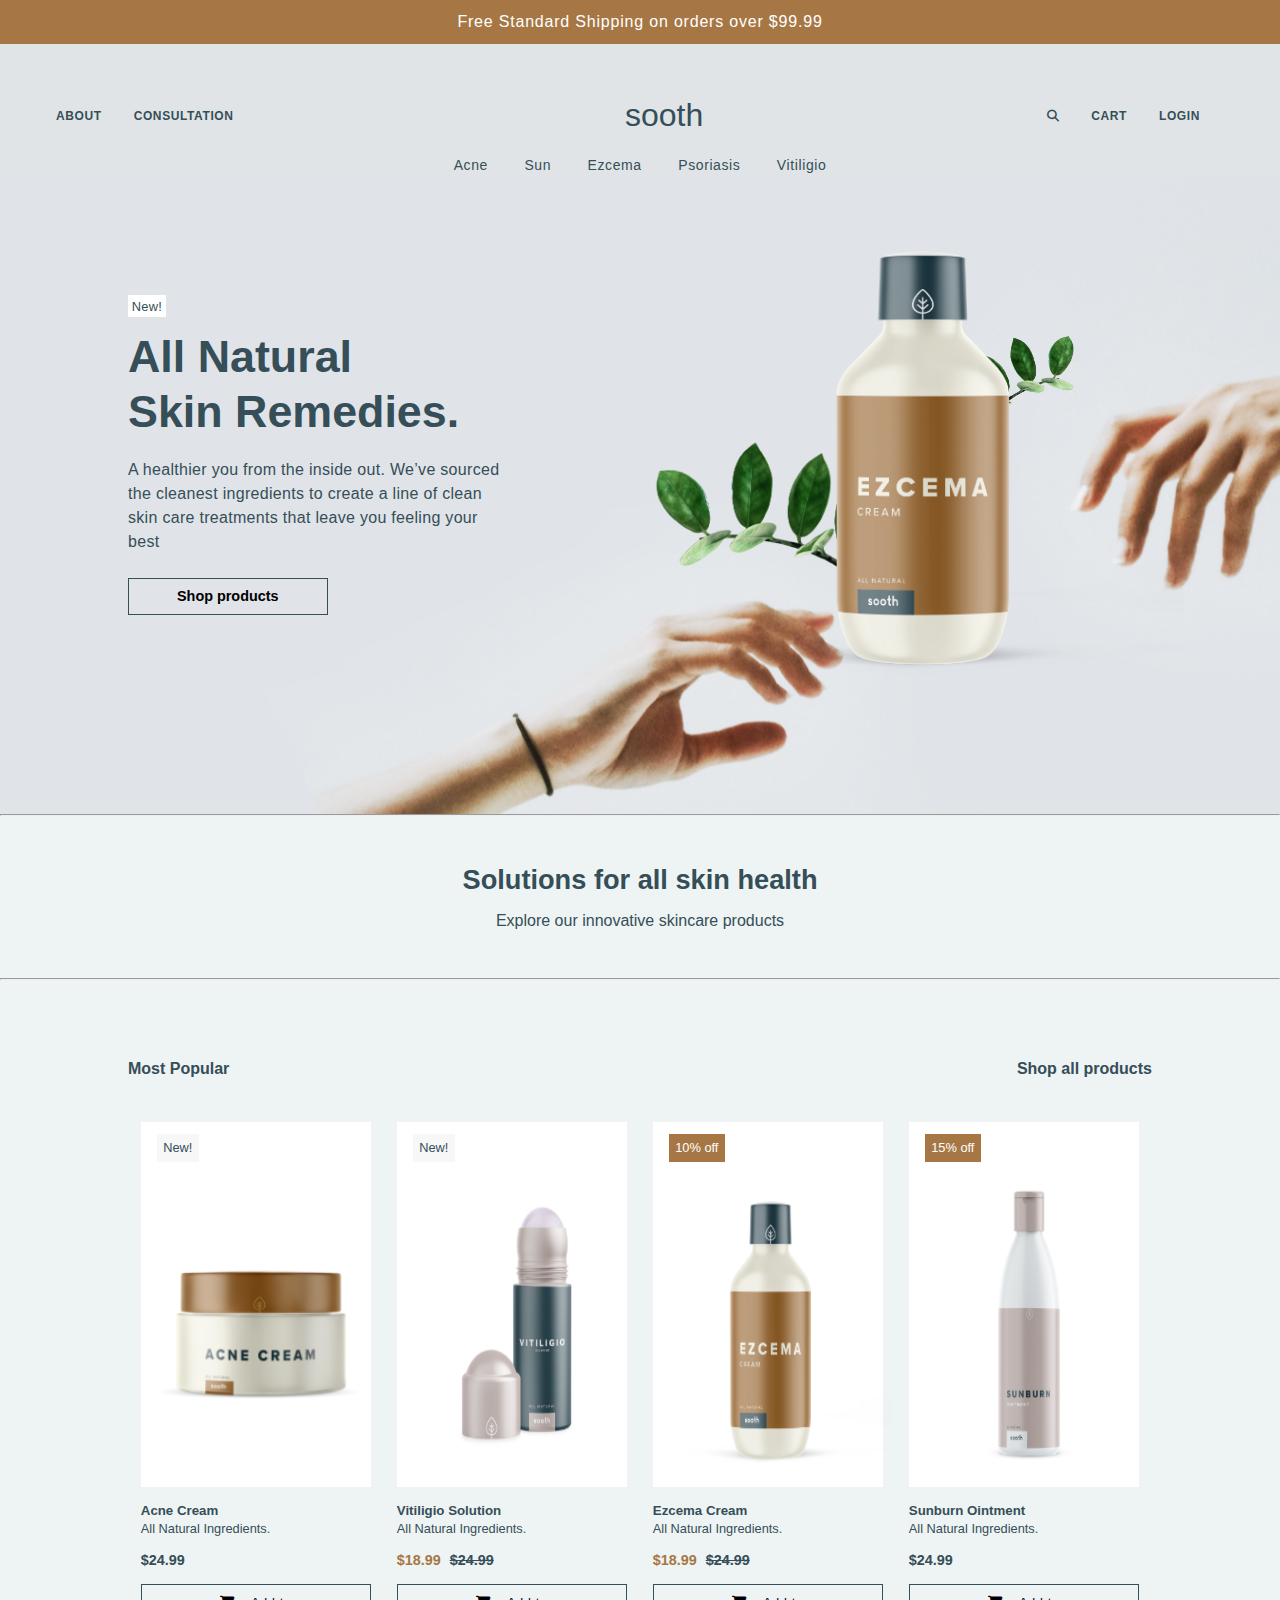
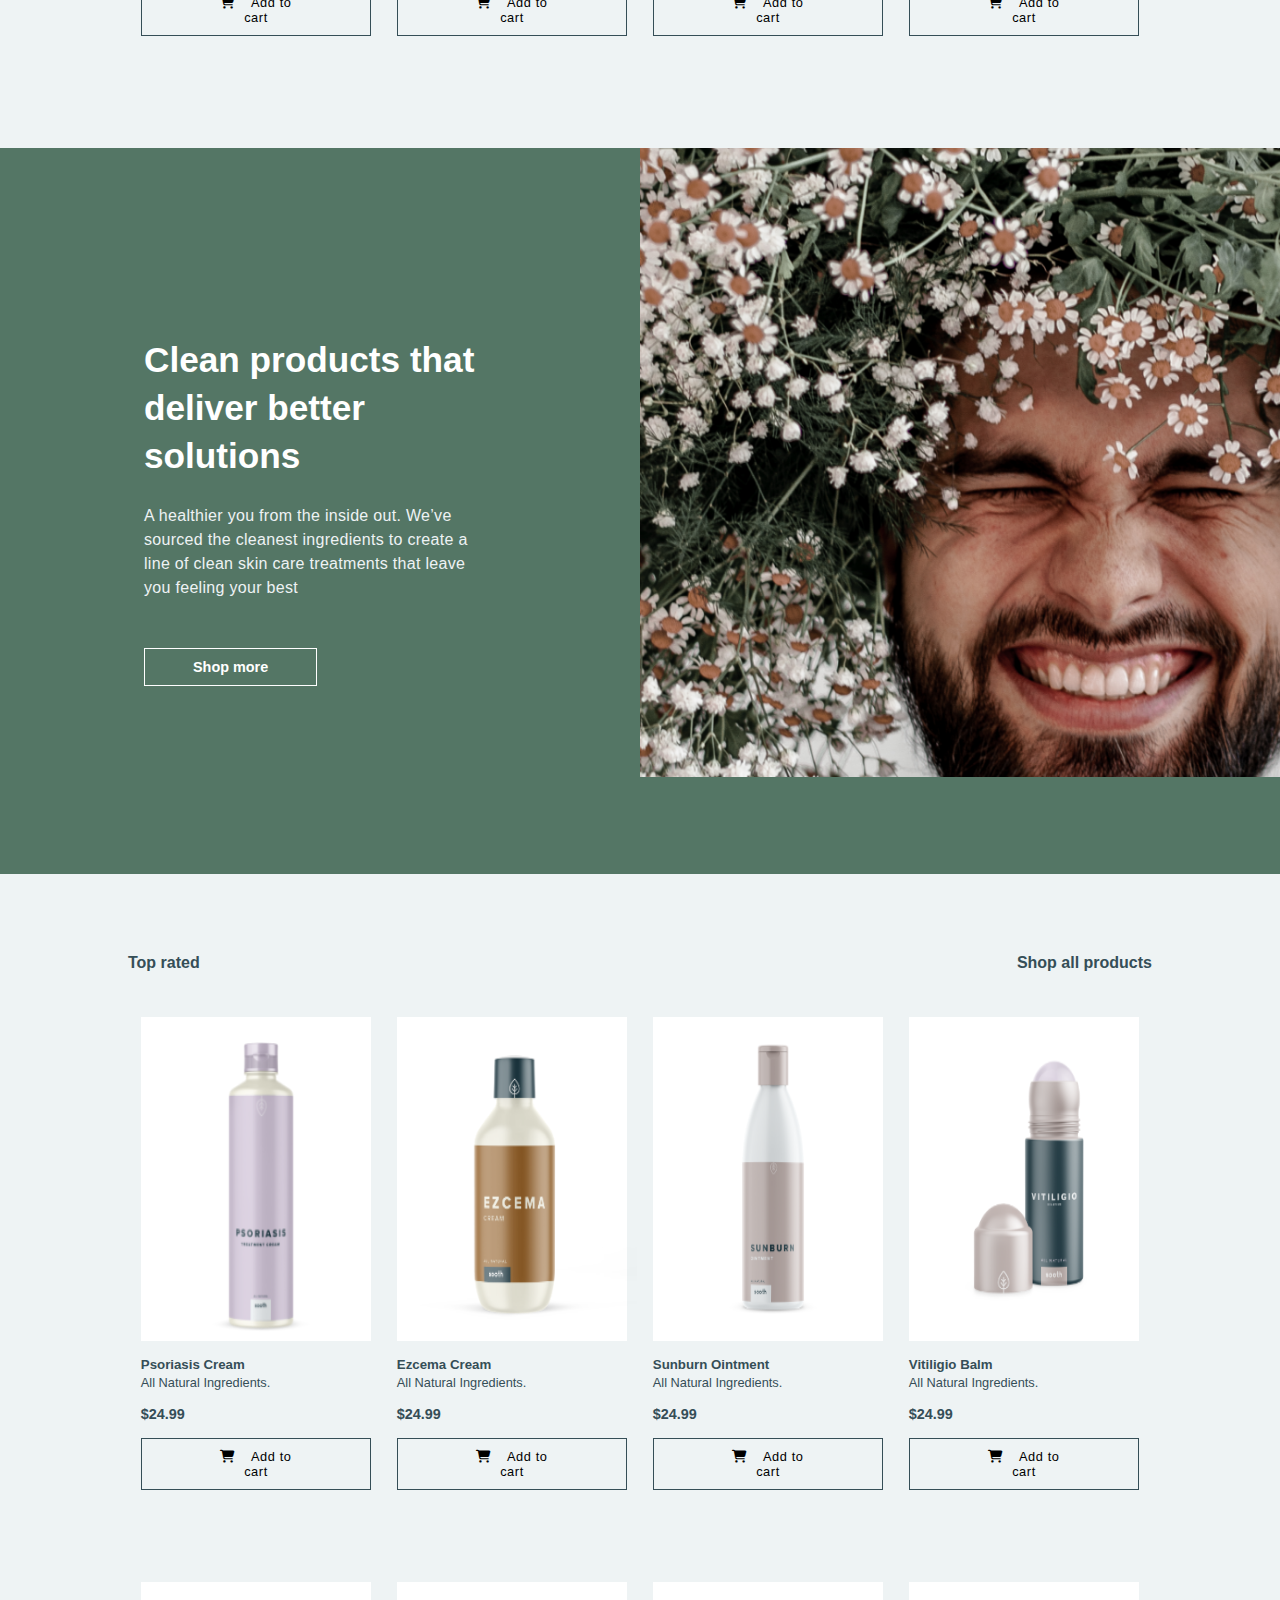
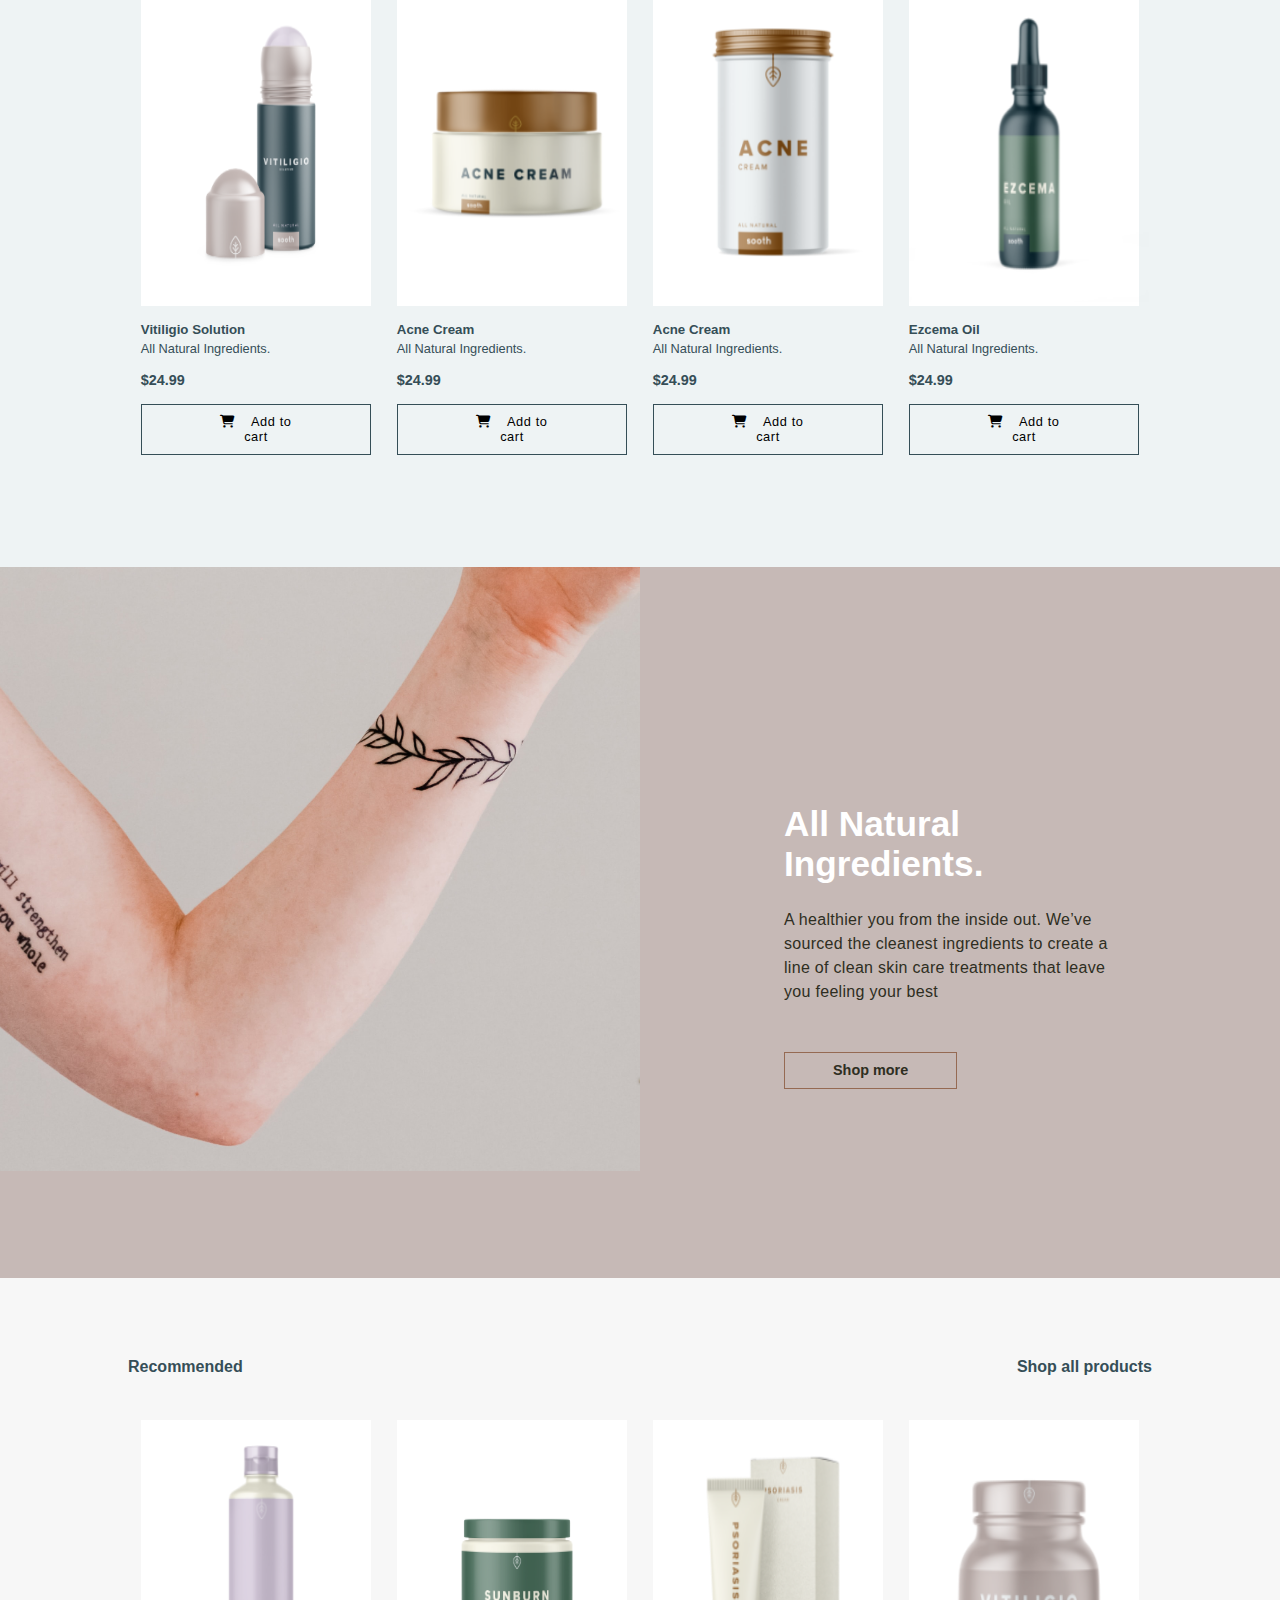
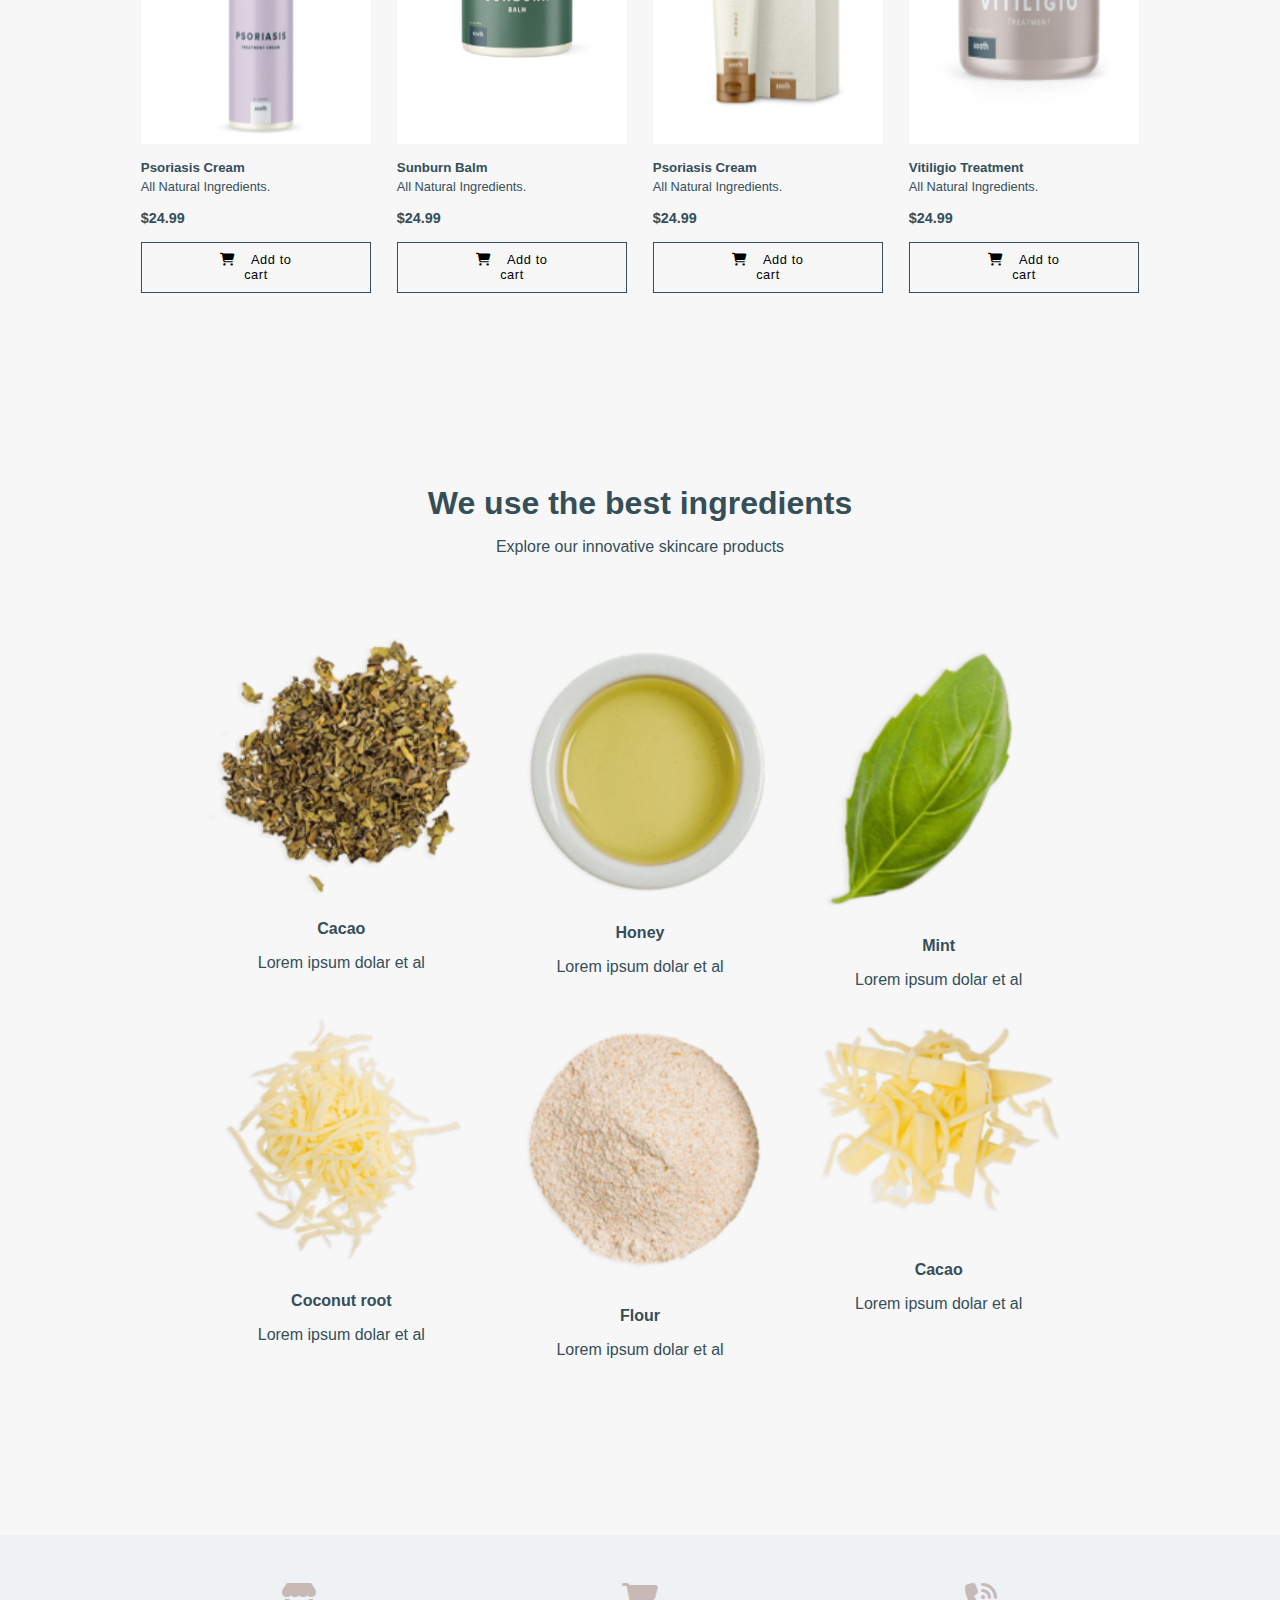
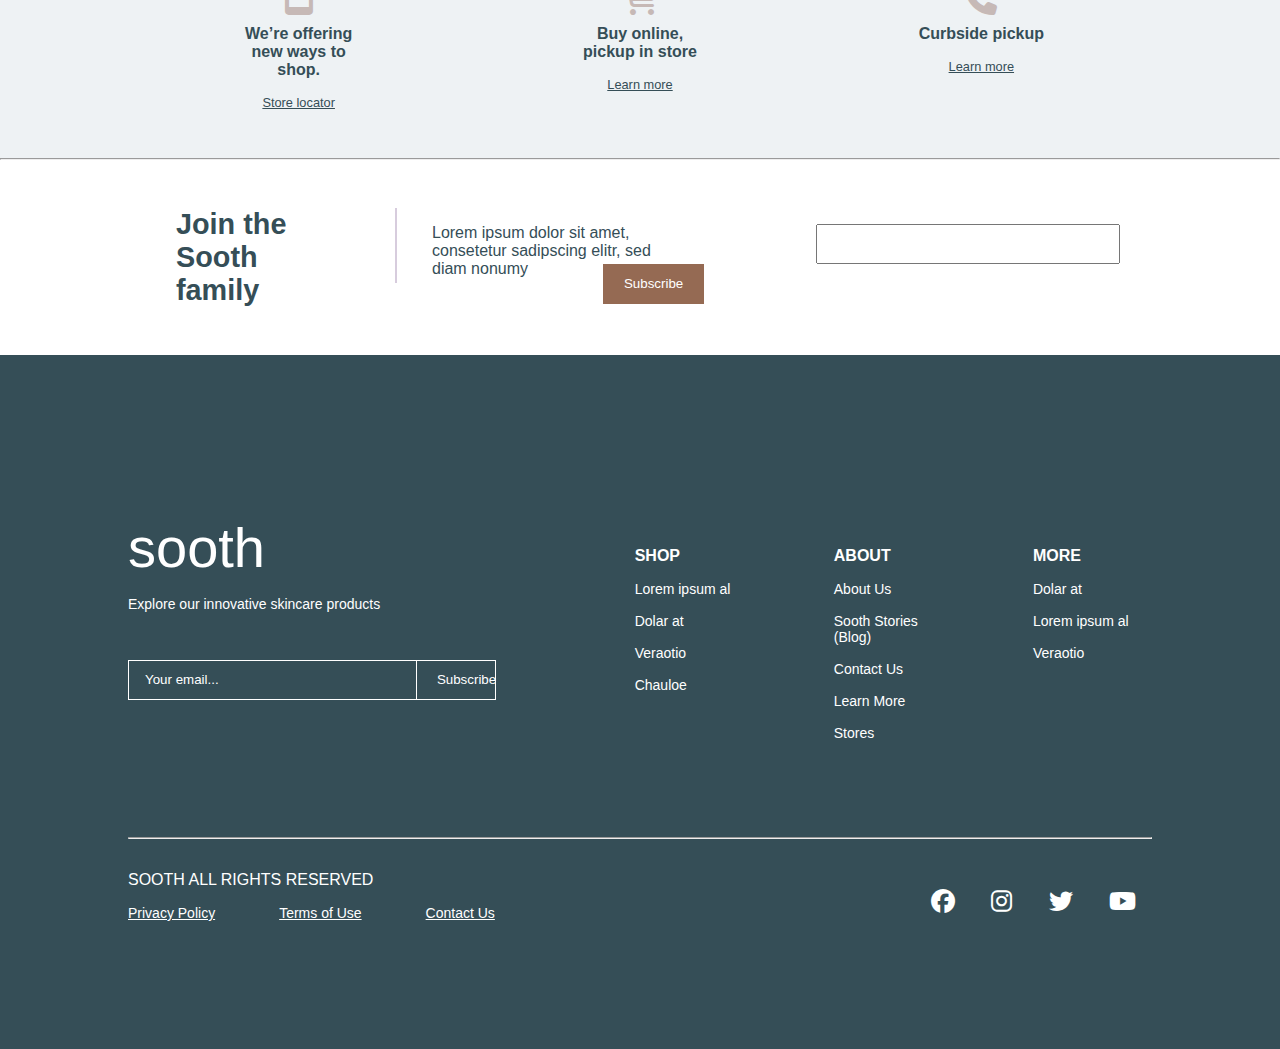
==== home.html @ 0beb63a3 "Rabbu" ====
<!DOCTYPE html>
<html lang="en">
  <head>
    <meta charset="UTF-8" />
    <meta http-equiv="X-UA-Compatible" content="IE=edge" />
    <meta name="viewport" content="width=device-width, initial-scale=1.0" />
    <title>Document</title>
    <link rel="stylesheet" href="./css/aem-grid.css" />
    <link rel="stylesheet" href="./scss/home.css" />

    <link rel="stylesheet" href="https://cdnjs.cloudflare.com/ajax/libs/font-awesome/6.1.1/css/all.min.css">
  </head>
  <body>
    <div>
      
      

      <div>

        <!-- Offer Banner -->

        <div class="tag">
            <p>Free Standard Shipping on orders over $99.99</p>
        </div>

        <!-- Header -->

        <nav class="navbar">

            <!-- Main Navbar -->

            <div class="navbar-main">
                <div class="navbar-main_menu">
                    <a href="/" class="navbar-main_menu-links">ABOUT</a>
                    <a href="/" class="navbar-main_menu-links">CONSULTATION</a>
                  </div>
              <a href="/" class="navbar-main_logo">sooth</a>
              <!-- <div class="navbar_bars"><i class="fas fa-bars"></i></div> -->
              <div class="navbar-main_menu">
                <a href="/" class="navbar-main_menu-links"><i class="fa-solid fa-magnifying-glass"></i></a>
                <a href="/" class="navbar-main_menu-links">CART</a>
                <a href="/" class="navbar-main_menu-links">LOGIN</a>
              </div>
            </div>

            <!-- Sub navbar -->

            <div class="navbar-sub">
              <a href="/" class="navbar-sub_menu-links">Acne</a>
              <a href="/" class="navbar-sub_menu-links">Sun</a>
              <a href="/" class="navbar-sub_menu-links">Ezcema</a>
              <a href="/" class="navbar-sub_menu-links">Psoriasis</a>
              <a href="/" class="navbar-sub_menu-links">Vitiligio</a>
          </div>

        </nav>

        

      <!-- Hero Banner  -->

      <div class="hero-banner">
        <div class="aem-Grid aem-Grid--12 container hero">
          <div class="aem-GridColumn aem-GridColumn--default--6">
            <div class="content">
              <p class="new"><span>New!</span></p>
              <h1>All Natural</h1>
              <h1>Skin Remedies.</h1>
              <p class="desc">
                A healthier you from the inside out. We’ve sourced the cleanest
                ingredients to create a line of clean skin care treatments that
                leave you feeling your best
              </p>
              <button>Shop products</button>
            </div>
          </div>

          <div class="aem-GridColumn aem-GridColumn--default--6">
            <div class="hero-img">
              <div class="leafl">
                <img src="./images/leaf-left.png" alt="" class="" />
              </div>
              <div class="leafr">
                <img src="./images/leaf-right.png" alt="" class=""/>
              </div>
              <div class="bottle">
                <img src="./images/hero-bottle.png" alt="" class="" />
              </div>
              
              
            </div>
          </div>
          
        </div>
      </div>

      <hr>

      <!-- Secondary Banner -->

      <div class="solutions">
          <h3>Solutions for all skin health</h3>
          <p>Explore our innovative skincare products</p>
      </div>

      <hr>

      <!-- Product Teaser -->

      <div class="product-tease">
        <div class="product container">

            <div class="aem-Grid aem-Grid--12 filter">
                <div class="aem-GridColumn aem-GridColumn--default--6">
                    <h4>Most Popular</h4>
                </div>
    
                <div class="aem-GridColumn aem-GridColumn--default--6 shop">
                    <h4>Shop all products</h4>
                </div>
            </div>
            <div class="aem-Grid aem-Grid--12">
              <div class="aem-GridColumn aem-GridColumn--default--3">
                <div class="card">
                  <div class="p-banner">
                    <p class="new"><span>New!</span></p>
                    <img id="p-img" src="./images/acne.png" />
                  </div>
                  <div class="p-content">
                    <h5>Acne Cream</h5>
                    <p class="dec">All Natural Ingredients.</p>
                    <h6>$24.99</h6>
                  </div>
                  <div class="p-button">
                    <button><i class="fa-solid fa-cart-shopping"></i>&nbsp &nbsp Add to cart</button>
                  </div>
                </div>
              </div>
    
              <div class="aem-GridColumn aem-GridColumn--default--3">
                <div class="card">
                    <div class="p-banner">
                      <p class="new"><span>New!</span></p>
                      <img id="p-img1" src="./images/vitiligio.png" />
                    </div>
                    <div class="p-content">
                      <h5>Vitiligio Solution</h5>
                      <p class="dec">All Natural Ingredients.</p>
                      <div style="display: flex;">
                        <h6 style="color: #A67744;">$18.99</h6> &nbsp;&nbsp;
                      <h6><s>$24.99</s></h6>
                      </div>
                    </div>
                    <div class="p-button">
                      <button><i class="fa-solid fa-cart-shopping"></i>&nbsp &nbsp Add to cart</button>
                    </div>
                  </div>
              </div>
    
              <div class="aem-GridColumn aem-GridColumn--default--3">
                <div class="card">
                    <div class="p-banner">
                      <p class="new"><span style="background-color: #A67744; color: white">10% off</span></p>
                      <img id="p-img2" src="./images/ezcema.png" />
                    </div>
                    <div class="p-content">
                      <h5>Ezcema Cream</h5>
                      <p class="dec">All Natural Ingredients.</p>
                      <div style="display: flex;">
                        <h6 style="color: #A67744;">$18.99</h6> &nbsp;&nbsp;
                      <h6><s>$24.99</s></h6>
                      </div>
                    </div>
                    <div class="p-button">
                      <button><i class="fa-solid fa-cart-shopping"></i>&nbsp &nbsp Add to cart</button>
                    </div>
                  </div>
              </div>
    
              <div class="aem-GridColumn aem-GridColumn--default--3">
                <div class="card">
                    <div class="p-banner">
                      <p class="new"><span style="background-color: #A67744; color: white">15% off</span></p>
                      <img id="p-img3" src="./images/sunburn.png" />
                    </div>
                    <div class="p-content">
                      <h5>Sunburn Ointment</h5>
                      <p class="dec">All Natural Ingredients.</p>
                      <h6>$24.99</h6>
                    </div>
                    <div class="p-button">
                      <button><i class="fa-solid fa-cart-shopping"></i>&nbsp &nbsp Add to cart</button>
                    </div>
                  </div>
              </div>
            </div>
          </div>
    
      </div>

      <!-- Green Teaser -->

      <div class="teaser-green">
          <div class="aem-Grid aem-Grid--12">
              <div class="aem-GridColumn aem-GridColumn--default--6">
                  <div class="content">
                      <h1>Clean products that</h1>
                      <h1>deliver better solutions</h1>
                      <p>A healthier you from the inside out. We’ve sourced the cleanest ingredients to create a line of clean skin care treatments that leave you feeling your best</p>
                      <button>Shop more</button>
                  </div>
              </div>

              <div class="aem-GridColumn aem-GridColumn--default--6">
                <img src="./images/teaser1.png" alt="" />
            </div>
          </div>
      </div>

      <!-- Product Teaser -->

      <div class="product-tease">
        <div class="product container">

            <div class="aem-Grid aem-Grid--12 filter">
                <div class="aem-GridColumn aem-GridColumn--default--6">
                    <h4>Top rated</h4>
                </div>
    
                <div class="aem-GridColumn aem-GridColumn--default--6 shop">
                    <h4>Shop all products</h4>
                </div>
            </div>
            <div class="aem-Grid aem-Grid--12">
              <div class="aem-GridColumn aem-GridColumn--default--3">
                <div class="card">
                  <div class="p-banner">
                    <!-- <p class="new"><span>New!</span></p> -->
                    <img src="./images/psoriasis.png" />
                  </div>
                  <div class="p-content">
                    <h5>Psoriasis Cream</h5>
                    <p class="dec">All Natural Ingredients.</p>
                    <h6>$24.99</h6>
                  </div>
                  <div class="p-button">
                    <button><i class="fa-solid fa-cart-shopping"></i>&nbsp &nbsp Add to cart</button>
                  </div>
                </div>
              </div>
    
              <div class="aem-GridColumn aem-GridColumn--default--3">
                <div class="card">
                    <div class="p-banner">
                      <!-- <p class="new"><span>New!</span></p> -->
                      <img src="./images/ezcema.png" />
                    </div>
                    <div class="p-content">
                      <h5>Ezcema Cream</h5>
                      <p class="dec">All Natural Ingredients.</p>
                      <h6>$24.99</h6>
                    </div>
                    <div class="p-button">
                      <button><i class="fa-solid fa-cart-shopping"></i>&nbsp &nbsp Add to cart</button>
                    </div>
                  </div>
              </div>
    
              <div class="aem-GridColumn aem-GridColumn--default--3">
                <div class="card">
                    <div class="p-banner">
                      <!-- <p class="new"><span>New!</span></p> -->
                      <img src="./images/sunburn.png" />
                    </div>
                    <div class="p-content">
                      <h5>Sunburn Ointment</h5>
                      <p class="dec">All Natural Ingredients.</p>
                      <h6>$24.99</h6>
                    </div>
                    <div class="p-button">
                      <button><i class="fa-solid fa-cart-shopping"></i>&nbsp &nbsp Add to cart</button>
                    </div>
                  </div>
              </div>
    
              <div class="aem-GridColumn aem-GridColumn--default--3">
                <div class="card">
                    <div class="p-banner">
                      <!-- <p class="new"><span>New!</span></p> -->
                      <img src="./images/vitiligio.png" />
                    </div>
                    <div class="p-content">
                      <h5>Vitiligio Balm</h5>
                      <p class="dec">All Natural Ingredients.</p>
                      <h6>$24.99</h6>
                    </div>
                    <div class="p-button">
                      <button><i class="fa-solid fa-cart-shopping"></i>&nbsp &nbsp Add to cart</button>
                    </div>
                  </div>
              </div>

              <div class="aem-GridColumn aem-GridColumn--default--3">
                <div class="card">
                  <div class="p-banner">
                    <!-- <p class="new"><span>New!</span></p> -->
                    <img src="./images/vitiligio.png" />
                  </div>
                  <div class="p-content">
                    <h5>Vitiligio Solution</h5>
                    <p class="dec">All Natural Ingredients.</p>
                    <h6>$24.99</h6>
                  </div>
                  <div class="p-button">
                    <button><i class="fa-solid fa-cart-shopping"></i>&nbsp &nbsp Add to cart</button>
                  </div>
                </div>
              </div>
    
              <div class="aem-GridColumn aem-GridColumn--default--3">
                <div class="card">
                    <div class="p-banner">
                      <!-- <p class="new"><span>New!</span></p> -->
                      <img src="./images/acne.png" />
                    </div>
                    <div class="p-content">
                      <h5>Acne Cream</h5>
                      <p class="dec">All Natural Ingredients.</p>
                      <h6>$24.99</h6>
                    </div>
                    <div class="p-button">
                      <button><i class="fa-solid fa-cart-shopping"></i>&nbsp &nbsp Add to cart</button>
                    </div>
                  </div>
              </div>
    
              <div class="aem-GridColumn aem-GridColumn--default--3">
                <div class="card">
                    <div class="p-banner">
                      <!-- <p class="new"><span>New!</span></p> -->
                      <img src="./images/cream.png" />
                    </div>
                    <div class="p-content">
                      <h5>Acne Cream</h5>
                      <p class="dec">All Natural Ingredients.</p>
                      <h6>$24.99</h6>
                    </div>
                    <div class="p-button">
                      <button><i class="fa-solid fa-cart-shopping"></i>&nbsp &nbsp Add to cart</button>
                    </div>
                  </div>
              </div>
    
              <div class="aem-GridColumn aem-GridColumn--default--3">
                <div class="card">
                    <div class="p-banner">
                      <!-- <p class="new"><span>New!</span></p> -->
                      <img src="./images/oil.png" />
                    </div>
                    <div class="p-content">
                      <h5>Ezcema Oil</h5>
                      <p class="dec">All Natural Ingredients.</p>
                      <h6>$24.99</h6>
                    </div>
                    <div class="p-button">
                      <button><i class="fa-solid fa-cart-shopping"></i>&nbsp &nbsp Add to cart</button>
                    </div>
                  </div>
              </div>
            </div>
          </div>
    
      </div>
      
      <!-- Cream Teaser -->

      <div class="teaser-cream">
        <div class="aem-Grid aem-Grid--12">

            <div class="aem-GridColumn aem-GridColumn--default--6">
                <img src="./images/teaser2.png" alt="" />
            </div>

            <div class="aem-GridColumn aem-GridColumn--default--6">
                <div class="content">
                    <h1>All Natural Ingredients.</h1>
                    <p>A healthier you from the inside out. We’ve sourced the cleanest ingredients to create a line of clean skin care treatments that leave you feeling your best</p>
                    <button>Shop more</button>
                </div>
            </div>
        </div>
    </div>

      <!-- Product Teaser -->

      <div class="product-tease" style="background-color:#F7F7F7">
        <div class="product container">

            <div class="aem-Grid aem-Grid--12 filter">
                <div class="aem-GridColumn aem-GridColumn--default--6">
                    <h4>Recommended</h4>
                </div>
    
                <div class="aem-GridColumn aem-GridColumn--default--6 shop">
                    <h4>Shop all products</h4>
                </div>
            </div>
            <div class="aem-Grid aem-Grid--12">
              <div class="aem-GridColumn aem-GridColumn--default--3">
                <div class="card">
                  <div class="p-banner">
                    <!-- <p class="new"><span>New!</span></p> -->
                    <img src="./images/psoriasis.png" />
                  </div>
                  <div class="p-content">
                    <h5>Psoriasis Cream</h5>
                    <p class="dec">All Natural Ingredients.</p>
                    <h6>$24.99</h6>
                  </div>
                  <div class="p-button">
                    <button><i class="fa-solid fa-cart-shopping"></i>&nbsp &nbsp Add to cart</button>
                  </div>
                </div>
              </div>
    
              <div class="aem-GridColumn aem-GridColumn--default--3">
                <div class="card">
                    <div class="p-banner">
                      <!-- <p class="new"><span>New!</span></p> -->
                      <img src="./images/balm.png" />
                    </div>
                    <div class="p-content">
                      <h5>Sunburn Balm</h5>
                      <p class="dec">All Natural Ingredients.</p>
                      <h6>$24.99</h6>
                    </div>
                    <div class="p-button">
                      <button><i class="fa-solid fa-cart-shopping"></i>&nbsp &nbsp Add to cart</button>
                    </div>
                  </div>
              </div>
    
              <div class="aem-GridColumn aem-GridColumn--default--3">
                <div class="card">
                    <div class="p-banner">
                      <!-- <p class="new"><span>New!</span></p> -->
                      <img src="./images/poo.png" />
                    </div>
                    <div class="p-content">
                      <h5>Psoriasis Cream</h5>
                      <p class="dec">All Natural Ingredients.</p>
                      <h6>$24.99</h6>
                    </div>
                    <div class="p-button">
                      <button><i class="fa-solid fa-cart-shopping"></i>&nbsp &nbsp Add to cart</button>
                    </div>
                  </div>
              </div>
    
              <div class="aem-GridColumn aem-GridColumn--default--3">
                <div class="card">
                    <div class="p-banner">
                      <!-- <p class="new"><span>New!</span></p> -->
                      <img src="./images/treatment.png" />
                    </div>
                    <div class="p-content">
                      <h5>Vitiligio Treatment</h5>
                      <p class="dec">All Natural Ingredients.</p>
                      <h6>$24.99</h6>
                    </div>
                    <div class="p-button">
                      <button><i class="fa-solid fa-cart-shopping"></i>&nbsp &nbsp Add to cart</button>
                    </div>
                  </div>
              </div>

            </div>
          </div>
    
      </div>

      <!-- Image Tiles -->

      <div class="tiles">
          <div class="container">
            <h2>We use the best ingredients</h2>
            <p>Explore our innovative skincare products</p>
          </div>
          
          <div class="aem-Grid aem-Grid--12 container tiles-card">
              <div class="aem-GridColumn aem-GridColumn--default--4">
                  <div class="card">
                    <img src="./images/cacao.png" alt="" />
                    <h4>Cacao</h4>
                    <p>Lorem ipsum dolar et al</p>
                  </div>
              </div>
              
              <div class="aem-GridColumn aem-GridColumn--default--4">
                <div class="card">
                  <img src="./images/honey.png" alt="" />
                  <h4>Honey</h4>
                  <p>Lorem ipsum dolar et al</p>
                </div>
            </div>

            <div class="aem-GridColumn aem-GridColumn--default--4">
                <div class="card">
                  <img src="./images/mint.png" alt="" />
                  <h4>Mint</h4>
                  <p>Lorem ipsum dolar et al</p>
                </div>
            </div>

            <div class="aem-GridColumn aem-GridColumn--default--4">
                <div class="card">
                  <img src="./images/root.png" alt="" />
                  <h4>Coconut root</h4>
                  <p>Lorem ipsum dolar et al</p>
                </div>
            </div>

            <div class="aem-GridColumn aem-GridColumn--default--4">
                <div class="card">
                  <img src="./images/flour.png" alt="" />
                  <h4>Flour</h4>
                  <p>Lorem ipsum dolar et al</p>
                </div>
            </div>

            <div class="aem-GridColumn aem-GridColumn--default--4">
                <div class="card">
                  <img src="./images/cao.png" alt="" />
                  <h4>Cacao</h4>
                  <p>Lorem ipsum dolar et al</p>
                </div>
            </div>
          </div>
      </div>

      <!-- Feature Banner -->

      <div class="feature">
          <div class="container">
              <div class="aem-Grid aem-Grid--12">
                  <div class="aem-GridColumn aem-GridColumn--default--4">
                    <i class="fa-solid fa-store"></i>
                    <h6>We’re offering new ways to shop.</h6>
                    <p>Store locator</p>
                  </div>

                  <div class="aem-GridColumn aem-GridColumn--default--4">
                    <i class="fa-solid fa-cart-shopping"></i>
                    <h6>Buy online, pickup in store</h6>
                    <p>Learn more</p>
                  </div>

                  <div class="aem-GridColumn aem-GridColumn--default--4">
                    <i class="fa-solid fa-phone-volume"></i>
                    <h6>Curbside pickup</h6>
                    <p>Learn more</p>
                  </div>
              </div>
          </div>
      </div>

      <hr>

      <!-- News Letter -->

      <div class="newsletter">
          <div class="container">
              <div class="aem-Grid aem-Grid--12 subscribe">
                  <div class="aem-GridColumn aem-GridColumn--default--2">
                      <h2>Join the Sooth family</h2>
                  </div>

                  <div class="aem-GridColumn aem-GridColumn--default--1">
                    <div class="vl"></div>
                </div>

                  <div class="aem-GridColumn aem-GridColumn--default--3">
                    <p>Lorem ipsum dolor sit amet, consetetur sadipscing elitr, sed diam nonumy</p>
                </div>

                <div class="aem-GridColumn aem-GridColumn--default--5">
                    <input type="text">
                    <input type="submit" value="Subscribe">
                </div>
              </div>
          </div>
      </div>

      <!-- Footer -->

      <div class="footer">
        <div class="container">
          <div class="aem-Grid aem-Grid--12 content">
              <div class="aem-GridColumn aem-GridColumn--default--5">
                  <h1>sooth</h1>
                  <p>Explore our innovative skincare products</p>
                  <input type="text" placeholder="Your email...">
                  <input type="submit" value="Subscribe">
              </div>

              <div class="aem-GridColumn aem-GridColumn--default--7">
                <div class="aem-Grid aem-Grid--12">
                  <div class="aem-GridColumn aem-GridColumn--default--4 extra">
                    <h4>SHOP</h4>
                    <p>Lorem ipsum al</p>
                    <p>Dolar at</p>
                    <p>Veraotio</p>
                    <p>Chauloe</p>
                  </div>
  
                  <div class="aem-GridColumn aem-GridColumn--default--4 extra">
                    <h4>ABOUT</h4>
                    <p>About Us</p>
                    <p>Sooth Stories (Blog)</p>
                    <p>Contact Us</p>
                    <p>Learn More</p>
                    <p>Stores</p>
                  </div>
  
                  <div class="aem-GridColumn aem-GridColumn--default--4 extra">
                    <h4>MORE</h4>
                    <p>Dolar at</p>
                    <p>Lorem ipsum al</p>
                    <p>Veraotio</p>
                  </div>
                </div>
              </div>

              
          </div>

          <hr>

          <h4 style="font-weight: 100;">SOOTH ALL RIGHTS RESERVED</h4>

          <div class="social">
            <div class="other">
              <p>Privacy Policy</p>

          <p>Terms of Use</p>

          <p>Contact Us</p>
            </div>

          <div>
            <i class="fa-brands fa-facebook"></i>
            <i class="fa-brands fa-instagram"></i>
            <i class="fa-brands fa-twitter"></i>
            <i class="fa-brands fa-youtube"></i>
          </div>
          </div>
      </div>
      </div>
    </div>
  </body>
</html>
---- css/aem-grid.css ----
/*
 * ADOBE CONFIDENTIAL
 *
 * Copyright 2015 Adobe Systems Incorporated
 * All Rights Reserved.
 *
 * NOTICE:  All information contained herein is, and remains
 * the property of Adobe Systems Incorporated and its suppliers,
 * if any.  The intellectual and technical concepts contained
 * herein are proprietary to Adobe Systems Incorporated and its
 * suppliers and may be covered by U.S. and Foreign Patents,
 * patents in process, and are protected by trade secret or copyright law.
 * Dissemination of this information or reproduction of this material
 * is strictly forbidden unless prior written permission is obtained
 * from Adobe Systems Incorporated.
 */
/* grid component */
.aem-Grid {
    display: block;
    width: 100%;
  }
  .aem-Grid::before,
  .aem-Grid::after {
    display: table;
    content: " ";
  }
  .aem-Grid::after {
    clear: both;
  }
  /* placeholder for new components */
  .aem-Grid-newComponent {
    clear: both;
    margin: 0;
  }
  /* column of a grid */
  .aem-GridColumn {
    box-sizing: border-box;
    clear: both;
  }
  /* API function to be called to generate a grid config */
  /* example configuration */
  .aem-Grid.aem-Grid--1 > .aem-GridColumn.aem-GridColumn--default--1 {
    float: left;
    clear: none;
    width: 100%;
  }
  .aem-Grid.aem-Grid--default--1 > .aem-GridColumn.aem-GridColumn--default--1 {
    float: left;
    clear: none;
    width: 100%;
  }
  .aem-Grid.aem-Grid--2 > .aem-GridColumn.aem-GridColumn--default--1 {
    float: left;
    clear: none;
    width: 50%;
  }
  .aem-Grid.aem-Grid--2 > .aem-GridColumn.aem-GridColumn--default--2 {
    float: left;
    clear: none;
    width: 100%;
  }
  .aem-Grid.aem-Grid--default--2 > .aem-GridColumn.aem-GridColumn--default--1 {
    float: left;
    clear: none;
    width: 50%;
  }
  .aem-Grid.aem-Grid--default--2 > .aem-GridColumn.aem-GridColumn--default--2 {
    float: left;
    clear: none;
    width: 100%;
  }
  .aem-Grid.aem-Grid--3 > .aem-GridColumn.aem-GridColumn--default--1 {
    float: left;
    clear: none;
    width: 33.33333333%;
  }
  .aem-Grid.aem-Grid--3 > .aem-GridColumn.aem-GridColumn--default--2 {
    float: left;
    clear: none;
    width: 66.66666667%;
  }
  .aem-Grid.aem-Grid--3 > .aem-GridColumn.aem-GridColumn--default--3 {
    float: left;
    clear: none;
    width: 100%;
  }
  .aem-Grid.aem-Grid--default--3 > .aem-GridColumn.aem-GridColumn--default--1 {
    float: left;
    clear: none;
    width: 33.33333333%;
  }
  .aem-Grid.aem-Grid--default--3 > .aem-GridColumn.aem-GridColumn--default--2 {
    float: left;
    clear: none;
    width: 66.66666667%;
  }
  .aem-Grid.aem-Grid--default--3 > .aem-GridColumn.aem-GridColumn--default--3 {
    float: left;
    clear: none;
    width: 100%;
  }
  .aem-Grid.aem-Grid--4 > .aem-GridColumn.aem-GridColumn--default--1 {
    float: left;
    clear: none;
    width: 25%;
  }
  .aem-Grid.aem-Grid--4 > .aem-GridColumn.aem-GridColumn--default--2 {
    float: left;
    clear: none;
    width: 50%;
  }
  .aem-Grid.aem-Grid--4 > .aem-GridColumn.aem-GridColumn--default--3 {
    float: left;
    clear: none;
    width: 75%;
  }
  .aem-Grid.aem-Grid--4 > .aem-GridColumn.aem-GridColumn--default--4 {
    float: left;
    clear: none;
    width: 100%;
  }
  .aem-Grid.aem-Grid--default--4 > .aem-GridColumn.aem-GridColumn--default--1 {
    float: left;
    clear: none;
    width: 25%;
  }
  .aem-Grid.aem-Grid--default--4 > .aem-GridColumn.aem-GridColumn--default--2 {
    float: left;
    clear: none;
    width: 50%;
  }
  .aem-Grid.aem-Grid--default--4 > .aem-GridColumn.aem-GridColumn--default--3 {
    float: left;
    clear: none;
    width: 75%;
  }
  .aem-Grid.aem-Grid--default--4 > .aem-GridColumn.aem-GridColumn--default--4 {
    float: left;
    clear: none;
    width: 100%;
  }
  .aem-Grid.aem-Grid--5 > .aem-GridColumn.aem-GridColumn--default--1 {
    float: left;
    clear: none;
    width: 20%;
  }
  .aem-Grid.aem-Grid--5 > .aem-GridColumn.aem-GridColumn--default--2 {
    float: left;
    clear: none;
    width: 40%;
  }
  .aem-Grid.aem-Grid--5 > .aem-GridColumn.aem-GridColumn--default--3 {
    float: left;
    clear: none;
    width: 60%;
  }
  .aem-Grid.aem-Grid--5 > .aem-GridColumn.aem-GridColumn--default--4 {
    float: left;
    clear: none;
    width: 80%;
  }
  .aem-Grid.aem-Grid--5 > .aem-GridColumn.aem-GridColumn--default--5 {
    float: left;
    clear: none;
    width: 100%;
  }
  .aem-Grid.aem-Grid--default--5 > .aem-GridColumn.aem-GridColumn--default--1 {
    float: left;
    clear: none;
    width: 20%;
  }
  .aem-Grid.aem-Grid--default--5 > .aem-GridColumn.aem-GridColumn--default--2 {
    float: left;
    clear: none;
    width: 40%;
  }
  .aem-Grid.aem-Grid--default--5 > .aem-GridColumn.aem-GridColumn--default--3 {
    float: left;
    clear: none;
    width: 60%;
  }
  .aem-Grid.aem-Grid--default--5 > .aem-GridColumn.aem-GridColumn--default--4 {
    float: left;
    clear: none;
    width: 80%;
  }
  .aem-Grid.aem-Grid--default--5 > .aem-GridColumn.aem-GridColumn--default--5 {
    float: left;
    clear: none;
    width: 100%;
  }
  .aem-Grid.aem-Grid--6 > .aem-GridColumn.aem-GridColumn--default--1 {
    float: left;
    clear: none;
    width: 16.66666667%;
  }
  .aem-Grid.aem-Grid--6 > .aem-GridColumn.aem-GridColumn--default--2 {
    float: left;
    clear: none;
    width: 33.33333333%;
  }
  .aem-Grid.aem-Grid--6 > .aem-GridColumn.aem-GridColumn--default--3 {
    float: left;
    clear: none;
    width: 50%;
  }
  .aem-Grid.aem-Grid--6 > .aem-GridColumn.aem-GridColumn--default--4 {
    float: left;
    clear: none;
    width: 66.66666667%;
  }
  .aem-Grid.aem-Grid--6 > .aem-GridColumn.aem-GridColumn--default--5 {
    float: left;
    clear: none;
    width: 83.33333333%;
  }
  .aem-Grid.aem-Grid--6 > .aem-GridColumn.aem-GridColumn--default--6 {
    float: left;
    clear: none;
    width: 100%;
  }
  .aem-Grid.aem-Grid--default--6 > .aem-GridColumn.aem-GridColumn--default--1 {
    float: left;
    clear: none;
    width: 16.66666667%;
  }
  .aem-Grid.aem-Grid--default--6 > .aem-GridColumn.aem-GridColumn--default--2 {
    float: left;
    clear: none;
    width: 33.33333333%;
  }
  .aem-Grid.aem-Grid--default--6 > .aem-GridColumn.aem-GridColumn--default--3 {
    float: left;
    clear: none;
    width: 50%;
  }
  .aem-Grid.aem-Grid--default--6 > .aem-GridColumn.aem-GridColumn--default--4 {
    float: left;
    clear: none;
    width: 66.66666667%;
  }
  .aem-Grid.aem-Grid--default--6 > .aem-GridColumn.aem-GridColumn--default--5 {
    float: left;
    clear: none;
    width: 83.33333333%;
  }
  .aem-Grid.aem-Grid--default--6 > .aem-GridColumn.aem-GridColumn--default--6 {
    float: left;
    clear: none;
    width: 100%;
  }
  .aem-Grid.aem-Grid--7 > .aem-GridColumn.aem-GridColumn--default--1 {
    float: left;
    clear: none;
    width: 14.28571429%;
  }
  .aem-Grid.aem-Grid--7 > .aem-GridColumn.aem-GridColumn--default--2 {
    float: left;
    clear: none;
    width: 28.57142857%;
  }
  .aem-Grid.aem-Grid--7 > .aem-GridColumn.aem-GridColumn--default--3 {
    float: left;
    clear: none;
    width: 42.85714286%;
  }
  .aem-Grid.aem-Grid--7 > .aem-GridColumn.aem-GridColumn--default--4 {
    float: left;
    clear: none;
    width: 57.14285714%;
  }
  .aem-Grid.aem-Grid--7 > .aem-GridColumn.aem-GridColumn--default--5 {
    float: left;
    clear: none;
    width: 71.42857143%;
  }
  .aem-Grid.aem-Grid--7 > .aem-GridColumn.aem-GridColumn--default--6 {
    float: left;
    clear: none;
    width: 85.71428571%;
  }
  .aem-Grid.aem-Grid--7 > .aem-GridColumn.aem-GridColumn--default--7 {
    float: left;
    clear: none;
    width: 100%;
  }
  .aem-Grid.aem-Grid--default--7 > .aem-GridColumn.aem-GridColumn--default--1 {
    float: left;
    clear: none;
    width: 14.28571429%;
  }
  .aem-Grid.aem-Grid--default--7 > .aem-GridColumn.aem-GridColumn--default--2 {
    float: left;
    clear: none;
    width: 28.57142857%;
  }
  .aem-Grid.aem-Grid--default--7 > .aem-GridColumn.aem-GridColumn--default--3 {
    float: left;
    clear: none;
    width: 42.85714286%;
  }
  .aem-Grid.aem-Grid--default--7 > .aem-GridColumn.aem-GridColumn--default--4 {
    float: left;
    clear: none;
    width: 57.14285714%;
  }
  .aem-Grid.aem-Grid--default--7 > .aem-GridColumn.aem-GridColumn--default--5 {
    float: left;
    clear: none;
    width: 71.42857143%;
  }
  .aem-Grid.aem-Grid--default--7 > .aem-GridColumn.aem-GridColumn--default--6 {
    float: left;
    clear: none;
    width: 85.71428571%;
  }
  .aem-Grid.aem-Grid--default--7 > .aem-GridColumn.aem-GridColumn--default--7 {
    float: left;
    clear: none;
    width: 100%;
  }
  .aem-Grid.aem-Grid--8 > .aem-GridColumn.aem-GridColumn--default--1 {
    float: left;
    clear: none;
    width: 12.5%;
  }
  .aem-Grid.aem-Grid--8 > .aem-GridColumn.aem-GridColumn--default--2 {
    float: left;
    clear: none;
    width: 25%;
  }
  .aem-Grid.aem-Grid--8 > .aem-GridColumn.aem-GridColumn--default--3 {
    float: left;
    clear: none;
    width: 37.5%;
  }
  .aem-Grid.aem-Grid--8 > .aem-GridColumn.aem-GridColumn--default--4 {
    float: left;
    clear: none;
    width: 50%;
  }
  .aem-Grid.aem-Grid--8 > .aem-GridColumn.aem-GridColumn--default--5 {
    float: left;
    clear: none;
    width: 62.5%;
  }
  .aem-Grid.aem-Grid--8 > .aem-GridColumn.aem-GridColumn--default--6 {
    float: left;
    clear: none;
    width: 75%;
  }
  .aem-Grid.aem-Grid--8 > .aem-GridColumn.aem-GridColumn--default--7 {
    float: left;
    clear: none;
    width: 87.5%;
  }
  .aem-Grid.aem-Grid--8 > .aem-GridColumn.aem-GridColumn--default--8 {
    float: left;
    clear: none;
    width: 100%;
  }
  .aem-Grid.aem-Grid--default--8 > .aem-GridColumn.aem-GridColumn--default--1 {
    float: left;
    clear: none;
    width: 12.5%;
  }
  .aem-Grid.aem-Grid--default--8 > .aem-GridColumn.aem-GridColumn--default--2 {
    float: left;
    clear: none;
    width: 25%;
  }
  .aem-Grid.aem-Grid--default--8 > .aem-GridColumn.aem-GridColumn--default--3 {
    float: left;
    clear: none;
    width: 37.5%;
  }
  .aem-Grid.aem-Grid--default--8 > .aem-GridColumn.aem-GridColumn--default--4 {
    float: left;
    clear: none;
    width: 50%;
  }
  .aem-Grid.aem-Grid--default--8 > .aem-GridColumn.aem-GridColumn--default--5 {
    float: left;
    clear: none;
    width: 62.5%;
  }
  .aem-Grid.aem-Grid--default--8 > .aem-GridColumn.aem-GridColumn--default--6 {
    float: left;
    clear: none;
    width: 75%;
  }
  .aem-Grid.aem-Grid--default--8 > .aem-GridColumn.aem-GridColumn--default--7 {
    float: left;
    clear: none;
    width: 87.5%;
  }
  .aem-Grid.aem-Grid--default--8 > .aem-GridColumn.aem-GridColumn--default--8 {
    float: left;
    clear: none;
    width: 100%;
  }
  .aem-Grid.aem-Grid--9 > .aem-GridColumn.aem-GridColumn--default--1 {
    float: left;
    clear: none;
    width: 11.11111111%;
  }
  .aem-Grid.aem-Grid--9 > .aem-GridColumn.aem-GridColumn--default--2 {
    float: left;
    clear: none;
    width: 22.22222222%;
  }
  .aem-Grid.aem-Grid--9 > .aem-GridColumn.aem-GridColumn--default--3 {
    float: left;
    clear: none;
    width: 33.33333333%;
  }
  .aem-Grid.aem-Grid--9 > .aem-GridColumn.aem-GridColumn--default--4 {
    float: left;
    clear: none;
    width: 44.44444444%;
  }
  .aem-Grid.aem-Grid--9 > .aem-GridColumn.aem-GridColumn--default--5 {
    float: left;
    clear: none;
    width: 55.55555556%;
  }
  .aem-Grid.aem-Grid--9 > .aem-GridColumn.aem-GridColumn--default--6 {
    float: left;
    clear: none;
    width: 66.66666667%;
  }
  .aem-Grid.aem-Grid--9 > .aem-GridColumn.aem-GridColumn--default--7 {
    float: left;
    clear: none;
    width: 77.77777778%;
  }
  .aem-Grid.aem-Grid--9 > .aem-GridColumn.aem-GridColumn--default--8 {
    float: left;
    clear: none;
    width: 88.88888889%;
  }
  .aem-Grid.aem-Grid--9 > .aem-GridColumn.aem-GridColumn--default--9 {
    float: left;
    clear: none;
    width: 100%;
  }
  .aem-Grid.aem-Grid--default--9 > .aem-GridColumn.aem-GridColumn--default--1 {
    float: left;
    clear: none;
    width: 11.11111111%;
  }
  .aem-Grid.aem-Grid--default--9 > .aem-GridColumn.aem-GridColumn--default--2 {
    float: left;
    clear: none;
    width: 22.22222222%;
  }
  .aem-Grid.aem-Grid--default--9 > .aem-GridColumn.aem-GridColumn--default--3 {
    float: left;
    clear: none;
    width: 33.33333333%;
  }
  .aem-Grid.aem-Grid--default--9 > .aem-GridColumn.aem-GridColumn--default--4 {
    float: left;
    clear: none;
    width: 44.44444444%;
  }
  .aem-Grid.aem-Grid--default--9 > .aem-GridColumn.aem-GridColumn--default--5 {
    float: left;
    clear: none;
    width: 55.55555556%;
  }
  .aem-Grid.aem-Grid--default--9 > .aem-GridColumn.aem-GridColumn--default--6 {
    float: left;
    clear: none;
    width: 66.66666667%;
  }
  .aem-Grid.aem-Grid--default--9 > .aem-GridColumn.aem-GridColumn--default--7 {
    float: left;
    clear: none;
    width: 77.77777778%;
  }
  .aem-Grid.aem-Grid--default--9 > .aem-GridColumn.aem-GridColumn--default--8 {
    float: left;
    clear: none;
    width: 88.88888889%;
  }
  .aem-Grid.aem-Grid--default--9 > .aem-GridColumn.aem-GridColumn--default--9 {
    float: left;
    clear: none;
    width: 100%;
  }
  .aem-Grid.aem-Grid--10 > .aem-GridColumn.aem-GridColumn--default--1 {
    float: left;
    clear: none;
    width: 10%;
  }
  .aem-Grid.aem-Grid--10 > .aem-GridColumn.aem-GridColumn--default--2 {
    float: left;
    clear: none;
    width: 20%;
  }
  .aem-Grid.aem-Grid--10 > .aem-GridColumn.aem-GridColumn--default--3 {
    float: left;
    clear: none;
    width: 30%;
  }
  .aem-Grid.aem-Grid--10 > .aem-GridColumn.aem-GridColumn--default--4 {
    float: left;
    clear: none;
    width: 40%;
  }
  .aem-Grid.aem-Grid--10 > .aem-GridColumn.aem-GridColumn--default--5 {
    float: left;
    clear: none;
    width: 50%;
  }
  .aem-Grid.aem-Grid--10 > .aem-GridColumn.aem-GridColumn--default--6 {
    float: left;
    clear: none;
    width: 60%;
  }
  .aem-Grid.aem-Grid--10 > .aem-GridColumn.aem-GridColumn--default--7 {
    float: left;
    clear: none;
    width: 70%;
  }
  .aem-Grid.aem-Grid--10 > .aem-GridColumn.aem-GridColumn--default--8 {
    float: left;
    clear: none;
    width: 80%;
  }
  .aem-Grid.aem-Grid--10 > .aem-GridColumn.aem-GridColumn--default--9 {
    float: left;
    clear: none;
    width: 90%;
  }
  .aem-Grid.aem-Grid--10 > .aem-GridColumn.aem-GridColumn--default--10 {
    float: left;
    clear: none;
    width: 100%;
  }
  .aem-Grid.aem-Grid--default--10 > .aem-GridColumn.aem-GridColumn--default--1 {
    float: left;
    clear: none;
    width: 10%;
  }
  .aem-Grid.aem-Grid--default--10 > .aem-GridColumn.aem-GridColumn--default--2 {
    float: left;
    clear: none;
    width: 20%;
  }
  .aem-Grid.aem-Grid--default--10 > .aem-GridColumn.aem-GridColumn--default--3 {
    float: left;
    clear: none;
    width: 30%;
  }
  .aem-Grid.aem-Grid--default--10 > .aem-GridColumn.aem-GridColumn--default--4 {
    float: left;
    clear: none;
    width: 40%;
  }
  .aem-Grid.aem-Grid--default--10 > .aem-GridColumn.aem-GridColumn--default--5 {
    float: left;
    clear: none;
    width: 50%;
  }
  .aem-Grid.aem-Grid--default--10 > .aem-GridColumn.aem-GridColumn--default--6 {
    float: left;
    clear: none;
    width: 60%;
  }
  .aem-Grid.aem-Grid--default--10 > .aem-GridColumn.aem-GridColumn--default--7 {
    float: left;
    clear: none;
    width: 70%;
  }
  .aem-Grid.aem-Grid--default--10 > .aem-GridColumn.aem-GridColumn--default--8 {
    float: left;
    clear: none;
    width: 80%;
  }
  .aem-Grid.aem-Grid--default--10 > .aem-GridColumn.aem-GridColumn--default--9 {
    float: left;
    clear: none;
    width: 90%;
  }
  .aem-Grid.aem-Grid--default--10 > .aem-GridColumn.aem-GridColumn--default--10 {
    float: left;
    clear: none;
    width: 100%;
  }
  .aem-Grid.aem-Grid--11 > .aem-GridColumn.aem-GridColumn--default--1 {
    float: left;
    clear: none;
    width: 9.09090909%;
  }
  .aem-Grid.aem-Grid--11 > .aem-GridColumn.aem-GridColumn--default--2 {
    float: left;
    clear: none;
    width: 18.18181818%;
  }
  .aem-Grid.aem-Grid--11 > .aem-GridColumn.aem-GridColumn--default--3 {
    float: left;
    clear: none;
    width: 27.27272727%;
  }
  .aem-Grid.aem-Grid--11 > .aem-GridColumn.aem-GridColumn--default--4 {
    float: left;
    clear: none;
    width: 36.36363636%;
  }
  .aem-Grid.aem-Grid--11 > .aem-GridColumn.aem-GridColumn--default--5 {
    float: left;
    clear: none;
    width: 45.45454545%;
  }
  .aem-Grid.aem-Grid--11 > .aem-GridColumn.aem-GridColumn--default--6 {
    float: left;
    clear: none;
    width: 54.54545455%;
  }
  .aem-Grid.aem-Grid--11 > .aem-GridColumn.aem-GridColumn--default--7 {
    float: left;
    clear: none;
    width: 63.63636364%;
  }
  .aem-Grid.aem-Grid--11 > .aem-GridColumn.aem-GridColumn--default--8 {
    float: left;
    clear: none;
    width: 72.72727273%;
  }
  .aem-Grid.aem-Grid--11 > .aem-GridColumn.aem-GridColumn--default--9 {
    float: left;
    clear: none;
    width: 81.81818182%;
  }
  .aem-Grid.aem-Grid--11 > .aem-GridColumn.aem-GridColumn--default--10 {
    float: left;
    clear: none;
    width: 90.90909091%;
  }
  .aem-Grid.aem-Grid--11 > .aem-GridColumn.aem-GridColumn--default--11 {
    float: left;
    clear: none;
    width: 100%;
  }
  .aem-Grid.aem-Grid--default--11 > .aem-GridColumn.aem-GridColumn--default--1 {
    float: left;
    clear: none;
    width: 9.09090909%;
  }
  .aem-Grid.aem-Grid--default--11 > .aem-GridColumn.aem-GridColumn--default--2 {
    float: left;
    clear: none;
    width: 18.18181818%;
  }
  .aem-Grid.aem-Grid--default--11 > .aem-GridColumn.aem-GridColumn--default--3 {
    float: left;
    clear: none;
    width: 27.27272727%;
  }
  .aem-Grid.aem-Grid--default--11 > .aem-GridColumn.aem-GridColumn--default--4 {
    float: left;
    clear: none;
    width: 36.36363636%;
  }
  .aem-Grid.aem-Grid--default--11 > .aem-GridColumn.aem-GridColumn--default--5 {
    float: left;
    clear: none;
    width: 45.45454545%;
  }
  .aem-Grid.aem-Grid--default--11 > .aem-GridColumn.aem-GridColumn--default--6 {
    float: left;
    clear: none;
    width: 54.54545455%;
  }
  .aem-Grid.aem-Grid--default--11 > .aem-GridColumn.aem-GridColumn--default--7 {
    float: left;
    clear: none;
    width: 63.63636364%;
  }
  .aem-Grid.aem-Grid--default--11 > .aem-GridColumn.aem-GridColumn--default--8 {
    float: left;
    clear: none;
    width: 72.72727273%;
  }
  .aem-Grid.aem-Grid--default--11 > .aem-GridColumn.aem-GridColumn--default--9 {
    float: left;
    clear: none;
    width: 81.81818182%;
  }
  .aem-Grid.aem-Grid--default--11 > .aem-GridColumn.aem-GridColumn--default--10 {
    float: left;
    clear: none;
    width: 90.90909091%;
  }
  .aem-Grid.aem-Grid--default--11 > .aem-GridColumn.aem-GridColumn--default--11 {
    float: left;
    clear: none;
    width: 100%;
  }
  .aem-Grid.aem-Grid--12 > .aem-GridColumn.aem-GridColumn--default--1 {
    float: left;
    clear: none;
    width: 8.33333333%;
  }
  .aem-Grid.aem-Grid--12 > .aem-GridColumn.aem-GridColumn--default--2 {
    float: left;
    clear: none;
    width: 16.66666667%;
  }
  .aem-Grid.aem-Grid--12 > .aem-GridColumn.aem-GridColumn--default--3 {
    float: left;
    clear: none;
    width: 25%;
  }
  .aem-Grid.aem-Grid--12 > .aem-GridColumn.aem-GridColumn--default--4 {
    float: left;
    clear: none;
    width: 33.33333333%;
  }
  .aem-Grid.aem-Grid--12 > .aem-GridColumn.aem-GridColumn--default--5 {
    float: left;
    clear: none;
    width: 41.66666667%;
  }
  .aem-Grid.aem-Grid--12 > .aem-GridColumn.aem-GridColumn--default--6 {
    float: left;
    clear: none;
    width: 50%;
  }
  .aem-Grid.aem-Grid--12 > .aem-GridColumn.aem-GridColumn--default--7 {
    float: left;
    clear: none;
    width: 58.33333333%;
  }
  .aem-Grid.aem-Grid--12 > .aem-GridColumn.aem-GridColumn--default--8 {
    float: left;
    clear: none;
    width: 66.66666667%;
  }
  .aem-Grid.aem-Grid--12 > .aem-GridColumn.aem-GridColumn--default--9 {
    float: left;
    clear: none;
    width: 75%;
  }
  .aem-Grid.aem-Grid--12 > .aem-GridColumn.aem-GridColumn--default--10 {
    float: left;
    clear: none;
    width: 83.33333333%;
  }
  .aem-Grid.aem-Grid--12 > .aem-GridColumn.aem-GridColumn--default--11 {
    float: left;
    clear: none;
    width: 91.66666667%;
  }
  .aem-Grid.aem-Grid--12 > .aem-GridColumn.aem-GridColumn--default--12 {
    float: left;
    clear: none;
    width: 100%;
  }
  .aem-Grid.aem-Grid--default--12 > .aem-GridColumn.aem-GridColumn--default--1 {
    float: left;
    clear: none;
    width: 8.33333333%;
  }
  .aem-Grid.aem-Grid--default--12 > .aem-GridColumn.aem-GridColumn--default--2 {
    float: left;
    clear: none;
    width: 16.66666667%;
  }
  .aem-Grid.aem-Grid--default--12 > .aem-GridColumn.aem-GridColumn--default--3 {
    float: left;
    clear: none;
    width: 25%;
  }
  .aem-Grid.aem-Grid--default--12 > .aem-GridColumn.aem-GridColumn--default--4 {
    float: left;
    clear: none;
    width: 33.33333333%;
  }
  .aem-Grid.aem-Grid--default--12 > .aem-GridColumn.aem-GridColumn--default--5 {
    float: left;
    clear: none;
    width: 41.66666667%;
  }
  .aem-Grid.aem-Grid--default--12 > .aem-GridColumn.aem-GridColumn--default--6 {
    float: left;
    clear: none;
    width: 50%;
  }
  .aem-Grid.aem-Grid--default--12 > .aem-GridColumn.aem-GridColumn--default--7 {
    float: left;
    clear: none;
    width: 58.33333333%;
  }
  .aem-Grid.aem-Grid--default--12 > .aem-GridColumn.aem-GridColumn--default--8 {
    float: left;
    clear: none;
    width: 66.66666667%;
  }
  .aem-Grid.aem-Grid--default--12 > .aem-GridColumn.aem-GridColumn--default--9 {
    float: left;
    clear: none;
    width: 75%;
  }
  .aem-Grid.aem-Grid--default--12 > .aem-GridColumn.aem-GridColumn--default--10 {
    float: left;
    clear: none;
    width: 83.33333333%;
  }
  .aem-Grid.aem-Grid--default--12 > .aem-GridColumn.aem-GridColumn--default--11 {
    float: left;
    clear: none;
    width: 91.66666667%;
  }
  .aem-Grid.aem-Grid--default--12 > .aem-GridColumn.aem-GridColumn--default--12 {
    float: left;
    clear: none;
    width: 100%;
  }
  .aem-Grid > .aem-GridColumn.aem-GridColumn--default--newline {
    /* newline behavior */
    clear: both !important;
  }
  .aem-Grid > .aem-GridColumn.aem-GridColumn--default--hide {
    /* hide behavior */
    display: none;
  }
  @media (max-width: 768px) {
    .aem-Grid.aem-Grid--1 > .aem-GridColumn.aem-GridColumn--phone--1 {
      float: left;
      clear: none;
      width: 100%;
    }
    .aem-Grid.aem-Grid--phone--1 > .aem-GridColumn.aem-GridColumn--phone--1 {
      float: left;
      clear: none;
      width: 100%;
    }
    .aem-Grid.aem-Grid--2 > .aem-GridColumn.aem-GridColumn--phone--1 {
      float: left;
      clear: none;
      width: 50%;
    }
    .aem-Grid.aem-Grid--2 > .aem-GridColumn.aem-GridColumn--phone--2 {
      float: left;
      clear: none;
      width: 100%;
    }
    .aem-Grid.aem-Grid--phone--2 > .aem-GridColumn.aem-GridColumn--phone--1 {
      float: left;
      clear: none;
      width: 50%;
    }
    .aem-Grid.aem-Grid--phone--2 > .aem-GridColumn.aem-GridColumn--phone--2 {
      float: left;
      clear: none;
      width: 100%;
    }
    .aem-Grid.aem-Grid--3 > .aem-GridColumn.aem-GridColumn--phone--1 {
      float: left;
      clear: none;
      width: 33.33333333%;
    }
    .aem-Grid.aem-Grid--3 > .aem-GridColumn.aem-GridColumn--phone--2 {
      float: left;
      clear: none;
      width: 66.66666667%;
    }
    .aem-Grid.aem-Grid--3 > .aem-GridColumn.aem-GridColumn--phone--3 {
      float: left;
      clear: none;
      width: 100%;
    }
    .aem-Grid.aem-Grid--phone--3 > .aem-GridColumn.aem-GridColumn--phone--1 {
      float: left;
      clear: none;
      width: 33.33333333%;
    }
    .aem-Grid.aem-Grid--phone--3 > .aem-GridColumn.aem-GridColumn--phone--2 {
      float: left;
      clear: none;
      width: 66.66666667%;
    }
    .aem-Grid.aem-Grid--phone--3 > .aem-GridColumn.aem-GridColumn--phone--3 {
      float: left;
      clear: none;
      width: 100%;
    }
    .aem-Grid.aem-Grid--4 > .aem-GridColumn.aem-GridColumn--phone--1 {
      float: left;
      clear: none;
      width: 25%;
    }
    .aem-Grid.aem-Grid--4 > .aem-GridColumn.aem-GridColumn--phone--2 {
      float: left;
      clear: none;
      width: 50%;
    }
    .aem-Grid.aem-Grid--4 > .aem-GridColumn.aem-GridColumn--phone--3 {
      float: left;
      clear: none;
      width: 75%;
    }
    .aem-Grid.aem-Grid--4 > .aem-GridColumn.aem-GridColumn--phone--4 {
      float: left;
      clear: none;
      width: 100%;
    }
    .aem-Grid.aem-Grid--phone--4 > .aem-GridColumn.aem-GridColumn--phone--1 {
      float: left;
      clear: none;
      width: 25%;
    }
    .aem-Grid.aem-Grid--phone--4 > .aem-GridColumn.aem-GridColumn--phone--2 {
      float: left;
      clear: none;
      width: 50%;
    }
    .aem-Grid.aem-Grid--phone--4 > .aem-GridColumn.aem-GridColumn--phone--3 {
      float: left;
      clear: none;
      width: 75%;
    }
    .aem-Grid.aem-Grid--phone--4 > .aem-GridColumn.aem-GridColumn--phone--4 {
      float: left;
      clear: none;
      width: 100%;
    }
    .aem-Grid.aem-Grid--5 > .aem-GridColumn.aem-GridColumn--phone--1 {
      float: left;
      clear: none;
      width: 20%;
    }
    .aem-Grid.aem-Grid--5 > .aem-GridColumn.aem-GridColumn--phone--2 {
      float: left;
      clear: none;
      width: 40%;
    }
    .aem-Grid.aem-Grid--5 > .aem-GridColumn.aem-GridColumn--phone--3 {
      float: left;
      clear: none;
      width: 60%;
    }
    .aem-Grid.aem-Grid--5 > .aem-GridColumn.aem-GridColumn--phone--4 {
      float: left;
      clear: none;
      width: 80%;
    }
    .aem-Grid.aem-Grid--5 > .aem-GridColumn.aem-GridColumn--phone--5 {
      float: left;
      clear: none;
      width: 100%;
    }
    .aem-Grid.aem-Grid--phone--5 > .aem-GridColumn.aem-GridColumn--phone--1 {
      float: left;
      clear: none;
      width: 20%;
    }
    .aem-Grid.aem-Grid--phone--5 > .aem-GridColumn.aem-GridColumn--phone--2 {
      float: left;
      clear: none;
      width: 40%;
    }
    .aem-Grid.aem-Grid--phone--5 > .aem-GridColumn.aem-GridColumn--phone--3 {
      float: left;
      clear: none;
      width: 60%;
    }
    .aem-Grid.aem-Grid--phone--5 > .aem-GridColumn.aem-GridColumn--phone--4 {
      float: left;
      clear: none;
      width: 80%;
    }
    .aem-Grid.aem-Grid--phone--5 > .aem-GridColumn.aem-GridColumn--phone--5 {
      float: left;
      clear: none;
      width: 100%;
    }
    .aem-Grid.aem-Grid--6 > .aem-GridColumn.aem-GridColumn--phone--1 {
      float: left;
      clear: none;
      width: 16.66666667%;
    }
    .aem-Grid.aem-Grid--6 > .aem-GridColumn.aem-GridColumn--phone--2 {
      float: left;
      clear: none;
      width: 33.33333333%;
    }
    .aem-Grid.aem-Grid--6 > .aem-GridColumn.aem-GridColumn--phone--3 {
      float: left;
      clear: none;
      width: 50%;
    }
    .aem-Grid.aem-Grid--6 > .aem-GridColumn.aem-GridColumn--phone--4 {
      float: left;
      clear: none;
      width: 66.66666667%;
    }
    .aem-Grid.aem-Grid--6 > .aem-GridColumn.aem-GridColumn--phone--5 {
      float: left;
      clear: none;
      width: 83.33333333%;
    }
    .aem-Grid.aem-Grid--6 > .aem-GridColumn.aem-GridColumn--phone--6 {
      float: left;
      clear: none;
      width: 100%;
    }
    .aem-Grid.aem-Grid--phone--6 > .aem-GridColumn.aem-GridColumn--phone--1 {
      float: left;
      clear: none;
      width: 16.66666667%;
    }
    .aem-Grid.aem-Grid--phone--6 > .aem-GridColumn.aem-GridColumn--phone--2 {
      float: left;
      clear: none;
      width: 33.33333333%;
    }
    .aem-Grid.aem-Grid--phone--6 > .aem-GridColumn.aem-GridColumn--phone--3 {
      float: left;
      clear: none;
      width: 50%;
    }
    .aem-Grid.aem-Grid--phone--6 > .aem-GridColumn.aem-GridColumn--phone--4 {
      float: left;
      clear: none;
      width: 66.66666667%;
    }
    .aem-Grid.aem-Grid--phone--6 > .aem-GridColumn.aem-GridColumn--phone--5 {
      float: left;
      clear: none;
      width: 83.33333333%;
    }
    .aem-Grid.aem-Grid--phone--6 > .aem-GridColumn.aem-GridColumn--phone--6 {
      float: left;
      clear: none;
      width: 100%;
    }
    .aem-Grid.aem-Grid--7 > .aem-GridColumn.aem-GridColumn--phone--1 {
      float: left;
      clear: none;
      width: 14.28571429%;
    }
    .aem-Grid.aem-Grid--7 > .aem-GridColumn.aem-GridColumn--phone--2 {
      float: left;
      clear: none;
      width: 28.57142857%;
    }
    .aem-Grid.aem-Grid--7 > .aem-GridColumn.aem-GridColumn--phone--3 {
      float: left;
      clear: none;
      width: 42.85714286%;
    }
    .aem-Grid.aem-Grid--7 > .aem-GridColumn.aem-GridColumn--phone--4 {
      float: left;
      clear: none;
      width: 57.14285714%;
    }
    .aem-Grid.aem-Grid--7 > .aem-GridColumn.aem-GridColumn--phone--5 {
      float: left;
      clear: none;
      width: 71.42857143%;
    }
    .aem-Grid.aem-Grid--7 > .aem-GridColumn.aem-GridColumn--phone--6 {
      float: left;
      clear: none;
      width: 85.71428571%;
    }
    .aem-Grid.aem-Grid--7 > .aem-GridColumn.aem-GridColumn--phone--7 {
      float: left;
      clear: none;
      width: 100%;
    }
    .aem-Grid.aem-Grid--phone--7 > .aem-GridColumn.aem-GridColumn--phone--1 {
      float: left;
      clear: none;
      width: 14.28571429%;
    }
    .aem-Grid.aem-Grid--phone--7 > .aem-GridColumn.aem-GridColumn--phone--2 {
      float: left;
      clear: none;
      width: 28.57142857%;
    }
    .aem-Grid.aem-Grid--phone--7 > .aem-GridColumn.aem-GridColumn--phone--3 {
      float: left;
      clear: none;
      width: 42.85714286%;
    }
    .aem-Grid.aem-Grid--phone--7 > .aem-GridColumn.aem-GridColumn--phone--4 {
      float: left;
      clear: none;
      width: 57.14285714%;
    }
    .aem-Grid.aem-Grid--phone--7 > .aem-GridColumn.aem-GridColumn--phone--5 {
      float: left;
      clear: none;
      width: 71.42857143%;
    }
    .aem-Grid.aem-Grid--phone--7 > .aem-GridColumn.aem-GridColumn--phone--6 {
      float: left;
      clear: none;
      width: 85.71428571%;
    }
    .aem-Grid.aem-Grid--phone--7 > .aem-GridColumn.aem-GridColumn--phone--7 {
      float: left;
      clear: none;
      width: 100%;
    }
    .aem-Grid.aem-Grid--8 > .aem-GridColumn.aem-GridColumn--phone--1 {
      float: left;
      clear: none;
      width: 12.5%;
    }
    .aem-Grid.aem-Grid--8 > .aem-GridColumn.aem-GridColumn--phone--2 {
      float: left;
      clear: none;
      width: 25%;
    }
    .aem-Grid.aem-Grid--8 > .aem-GridColumn.aem-GridColumn--phone--3 {
      float: left;
      clear: none;
      width: 37.5%;
    }
    .aem-Grid.aem-Grid--8 > .aem-GridColumn.aem-GridColumn--phone--4 {
      float: left;
      clear: none;
      width: 50%;
    }
    .aem-Grid.aem-Grid--8 > .aem-GridColumn.aem-GridColumn--phone--5 {
      float: left;
      clear: none;
      width: 62.5%;
    }
    .aem-Grid.aem-Grid--8 > .aem-GridColumn.aem-GridColumn--phone--6 {
      float: left;
      clear: none;
      width: 75%;
    }
    .aem-Grid.aem-Grid--8 > .aem-GridColumn.aem-GridColumn--phone--7 {
      float: left;
      clear: none;
      width: 87.5%;
    }
    .aem-Grid.aem-Grid--8 > .aem-GridColumn.aem-GridColumn--phone--8 {
      float: left;
      clear: none;
      width: 100%;
    }
    .aem-Grid.aem-Grid--phone--8 > .aem-GridColumn.aem-GridColumn--phone--1 {
      float: left;
      clear: none;
      width: 12.5%;
    }
    .aem-Grid.aem-Grid--phone--8 > .aem-GridColumn.aem-GridColumn--phone--2 {
      float: left;
      clear: none;
      width: 25%;
    }
    .aem-Grid.aem-Grid--phone--8 > .aem-GridColumn.aem-GridColumn--phone--3 {
      float: left;
      clear: none;
      width: 37.5%;
    }
    .aem-Grid.aem-Grid--phone--8 > .aem-GridColumn.aem-GridColumn--phone--4 {
      float: left;
      clear: none;
      width: 50%;
    }
    .aem-Grid.aem-Grid--phone--8 > .aem-GridColumn.aem-GridColumn--phone--5 {
      float: left;
      clear: none;
      width: 62.5%;
    }
    .aem-Grid.aem-Grid--phone--8 > .aem-GridColumn.aem-GridColumn--phone--6 {
      float: left;
      clear: none;
      width: 75%;
    }
    .aem-Grid.aem-Grid--phone--8 > .aem-GridColumn.aem-GridColumn--phone--7 {
      float: left;
      clear: none;
      width: 87.5%;
    }
    .aem-Grid.aem-Grid--phone--8 > .aem-GridColumn.aem-GridColumn--phone--8 {
      float: left;
      clear: none;
      width: 100%;
    }
    .aem-Grid.aem-Grid--9 > .aem-GridColumn.aem-GridColumn--phone--1 {
      float: left;
      clear: none;
      width: 11.11111111%;
    }
    .aem-Grid.aem-Grid--9 > .aem-GridColumn.aem-GridColumn--phone--2 {
      float: left;
      clear: none;
      width: 22.22222222%;
    }
    .aem-Grid.aem-Grid--9 > .aem-GridColumn.aem-GridColumn--phone--3 {
      float: left;
      clear: none;
      width: 33.33333333%;
    }
    .aem-Grid.aem-Grid--9 > .aem-GridColumn.aem-GridColumn--phone--4 {
      float: left;
      clear: none;
      width: 44.44444444%;
    }
    .aem-Grid.aem-Grid--9 > .aem-GridColumn.aem-GridColumn--phone--5 {
      float: left;
      clear: none;
      width: 55.55555556%;
    }
    .aem-Grid.aem-Grid--9 > .aem-GridColumn.aem-GridColumn--phone--6 {
      float: left;
      clear: none;
      width: 66.66666667%;
    }
    .aem-Grid.aem-Grid--9 > .aem-GridColumn.aem-GridColumn--phone--7 {
      float: left;
      clear: none;
      width: 77.77777778%;
    }
    .aem-Grid.aem-Grid--9 > .aem-GridColumn.aem-GridColumn--phone--8 {
      float: left;
      clear: none;
      width: 88.88888889%;
    }
    .aem-Grid.aem-Grid--9 > .aem-GridColumn.aem-GridColumn--phone--9 {
      float: left;
      clear: none;
      width: 100%;
    }
    .aem-Grid.aem-Grid--phone--9 > .aem-GridColumn.aem-GridColumn--phone--1 {
      float: left;
      clear: none;
      width: 11.11111111%;
    }
    .aem-Grid.aem-Grid--phone--9 > .aem-GridColumn.aem-GridColumn--phone--2 {
      float: left;
      clear: none;
      width: 22.22222222%;
    }
    .aem-Grid.aem-Grid--phone--9 > .aem-GridColumn.aem-GridColumn--phone--3 {
      float: left;
      clear: none;
      width: 33.33333333%;
    }
    .aem-Grid.aem-Grid--phone--9 > .aem-GridColumn.aem-GridColumn--phone--4 {
      float: left;
      clear: none;
      width: 44.44444444%;
    }
    .aem-Grid.aem-Grid--phone--9 > .aem-GridColumn.aem-GridColumn--phone--5 {
      float: left;
      clear: none;
      width: 55.55555556%;
    }
    .aem-Grid.aem-Grid--phone--9 > .aem-GridColumn.aem-GridColumn--phone--6 {
      float: left;
      clear: none;
      width: 66.66666667%;
    }
    .aem-Grid.aem-Grid--phone--9 > .aem-GridColumn.aem-GridColumn--phone--7 {
      float: left;
      clear: none;
      width: 77.77777778%;
    }
    .aem-Grid.aem-Grid--phone--9 > .aem-GridColumn.aem-GridColumn--phone--8 {
      float: left;
      clear: none;
      width: 88.88888889%;
    }
    .aem-Grid.aem-Grid--phone--9 > .aem-GridColumn.aem-GridColumn--phone--9 {
      float: left;
      clear: none;
      width: 100%;
    }
    .aem-Grid.aem-Grid--10 > .aem-GridColumn.aem-GridColumn--phone--1 {
      float: left;
      clear: none;
      width: 10%;
    }
    .aem-Grid.aem-Grid--10 > .aem-GridColumn.aem-GridColumn--phone--2 {
      float: left;
      clear: none;
      width: 20%;
    }
    .aem-Grid.aem-Grid--10 > .aem-GridColumn.aem-GridColumn--phone--3 {
      float: left;
      clear: none;
      width: 30%;
    }
    .aem-Grid.aem-Grid--10 > .aem-GridColumn.aem-GridColumn--phone--4 {
      float: left;
      clear: none;
      width: 40%;
    }
    .aem-Grid.aem-Grid--10 > .aem-GridColumn.aem-GridColumn--phone--5 {
      float: left;
      clear: none;
      width: 50%;
    }
    .aem-Grid.aem-Grid--10 > .aem-GridColumn.aem-GridColumn--phone--6 {
      float: left;
      clear: none;
      width: 60%;
    }
    .aem-Grid.aem-Grid--10 > .aem-GridColumn.aem-GridColumn--phone--7 {
      float: left;
      clear: none;
      width: 70%;
    }
    .aem-Grid.aem-Grid--10 > .aem-GridColumn.aem-GridColumn--phone--8 {
      float: left;
      clear: none;
      width: 80%;
    }
    .aem-Grid.aem-Grid--10 > .aem-GridColumn.aem-GridColumn--phone--9 {
      float: left;
      clear: none;
      width: 90%;
    }
    .aem-Grid.aem-Grid--10 > .aem-GridColumn.aem-GridColumn--phone--10 {
      float: left;
      clear: none;
      width: 100%;
    }
    .aem-Grid.aem-Grid--phone--10 > .aem-GridColumn.aem-GridColumn--phone--1 {
      float: left;
      clear: none;
      width: 10%;
    }
    .aem-Grid.aem-Grid--phone--10 > .aem-GridColumn.aem-GridColumn--phone--2 {
      float: left;
      clear: none;
      width: 20%;
    }
    .aem-Grid.aem-Grid--phone--10 > .aem-GridColumn.aem-GridColumn--phone--3 {
      float: left;
      clear: none;
      width: 30%;
    }
    .aem-Grid.aem-Grid--phone--10 > .aem-GridColumn.aem-GridColumn--phone--4 {
      float: left;
      clear: none;
      width: 40%;
    }
    .aem-Grid.aem-Grid--phone--10 > .aem-GridColumn.aem-GridColumn--phone--5 {
      float: left;
      clear: none;
      width: 50%;
    }
    .aem-Grid.aem-Grid--phone--10 > .aem-GridColumn.aem-GridColumn--phone--6 {
      float: left;
      clear: none;
      width: 60%;
    }
    .aem-Grid.aem-Grid--phone--10 > .aem-GridColumn.aem-GridColumn--phone--7 {
      float: left;
      clear: none;
      width: 70%;
    }
    .aem-Grid.aem-Grid--phone--10 > .aem-GridColumn.aem-GridColumn--phone--8 {
      float: left;
      clear: none;
      width: 80%;
    }
    .aem-Grid.aem-Grid--phone--10 > .aem-GridColumn.aem-GridColumn--phone--9 {
      float: left;
      clear: none;
      width: 90%;
    }
    .aem-Grid.aem-Grid--phone--10 > .aem-GridColumn.aem-GridColumn--phone--10 {
      float: left;
      clear: none;
      width: 100%;
    }
    .aem-Grid.aem-Grid--11 > .aem-GridColumn.aem-GridColumn--phone--1 {
      float: left;
      clear: none;
      width: 9.09090909%;
    }
    .aem-Grid.aem-Grid--11 > .aem-GridColumn.aem-GridColumn--phone--2 {
      float: left;
      clear: none;
      width: 18.18181818%;
    }
    .aem-Grid.aem-Grid--11 > .aem-GridColumn.aem-GridColumn--phone--3 {
      float: left;
      clear: none;
      width: 27.27272727%;
    }
    .aem-Grid.aem-Grid--11 > .aem-GridColumn.aem-GridColumn--phone--4 {
      float: left;
      clear: none;
      width: 36.36363636%;
    }
    .aem-Grid.aem-Grid--11 > .aem-GridColumn.aem-GridColumn--phone--5 {
      float: left;
      clear: none;
      width: 45.45454545%;
    }
    .aem-Grid.aem-Grid--11 > .aem-GridColumn.aem-GridColumn--phone--6 {
      float: left;
      clear: none;
      width: 54.54545455%;
    }
    .aem-Grid.aem-Grid--11 > .aem-GridColumn.aem-GridColumn--phone--7 {
      float: left;
      clear: none;
      width: 63.63636364%;
    }
    .aem-Grid.aem-Grid--11 > .aem-GridColumn.aem-GridColumn--phone--8 {
      float: left;
      clear: none;
      width: 72.72727273%;
    }
    .aem-Grid.aem-Grid--11 > .aem-GridColumn.aem-GridColumn--phone--9 {
      float: left;
      clear: none;
      width: 81.81818182%;
    }
    .aem-Grid.aem-Grid--11 > .aem-GridColumn.aem-GridColumn--phone--10 {
      float: left;
      clear: none;
      width: 90.90909091%;
    }
    .aem-Grid.aem-Grid--11 > .aem-GridColumn.aem-GridColumn--phone--11 {
      float: left;
      clear: none;
      width: 100%;
    }
    .aem-Grid.aem-Grid--phone--11 > .aem-GridColumn.aem-GridColumn--phone--1 {
      float: left;
      clear: none;
      width: 9.09090909%;
    }
    .aem-Grid.aem-Grid--phone--11 > .aem-GridColumn.aem-GridColumn--phone--2 {
      float: left;
      clear: none;
      width: 18.18181818%;
    }
    .aem-Grid.aem-Grid--phone--11 > .aem-GridColumn.aem-GridColumn--phone--3 {
      float: left;
      clear: none;
      width: 27.27272727%;
    }
    .aem-Grid.aem-Grid--phone--11 > .aem-GridColumn.aem-GridColumn--phone--4 {
      float: left;
      clear: none;
      width: 36.36363636%;
    }
    .aem-Grid.aem-Grid--phone--11 > .aem-GridColumn.aem-GridColumn--phone--5 {
      float: left;
      clear: none;
      width: 45.45454545%;
    }
    .aem-Grid.aem-Grid--phone--11 > .aem-GridColumn.aem-GridColumn--phone--6 {
      float: left;
      clear: none;
      width: 54.54545455%;
    }
    .aem-Grid.aem-Grid--phone--11 > .aem-GridColumn.aem-GridColumn--phone--7 {
      float: left;
      clear: none;
      width: 63.63636364%;
    }
    .aem-Grid.aem-Grid--phone--11 > .aem-GridColumn.aem-GridColumn--phone--8 {
      float: left;
      clear: none;
      width: 72.72727273%;
    }
    .aem-Grid.aem-Grid--phone--11 > .aem-GridColumn.aem-GridColumn--phone--9 {
      float: left;
      clear: none;
      width: 81.81818182%;
    }
    .aem-Grid.aem-Grid--phone--11 > .aem-GridColumn.aem-GridColumn--phone--10 {
      float: left;
      clear: none;
      width: 90.90909091%;
    }
    .aem-Grid.aem-Grid--phone--11 > .aem-GridColumn.aem-GridColumn--phone--11 {
      float: left;
      clear: none;
      width: 100%;
    }
    .aem-Grid.aem-Grid--12 > .aem-GridColumn.aem-GridColumn--phone--1 {
      float: left;
      clear: none;
      width: 8.33333333%;
    }
    .aem-Grid.aem-Grid--12 > .aem-GridColumn.aem-GridColumn--phone--2 {
      float: left;
      clear: none;
      width: 16.66666667%;
    }
    .aem-Grid.aem-Grid--12 > .aem-GridColumn.aem-GridColumn--phone--3 {
      float: left;
      clear: none;
      width: 25%;
    }
    .aem-Grid.aem-Grid--12 > .aem-GridColumn.aem-GridColumn--phone--4 {
      float: left;
      clear: none;
      width: 33.33333333%;
    }
    .aem-Grid.aem-Grid--12 > .aem-GridColumn.aem-GridColumn--phone--5 {
      float: left;
      clear: none;
      width: 41.66666667%;
    }
    .aem-Grid.aem-Grid--12 > .aem-GridColumn.aem-GridColumn--phone--6 {
      float: left;
      clear: none;
      width: 50%;
    }
    .aem-Grid.aem-Grid--12 > .aem-GridColumn.aem-GridColumn--phone--7 {
      float: left;
      clear: none;
      width: 58.33333333%;
    }
    .aem-Grid.aem-Grid--12 > .aem-GridColumn.aem-GridColumn--phone--8 {
      float: left;
      clear: none;
      width: 66.66666667%;
    }
    .aem-Grid.aem-Grid--12 > .aem-GridColumn.aem-GridColumn--phone--9 {
      float: left;
      clear: none;
      width: 75%;
    }
    .aem-Grid.aem-Grid--12 > .aem-GridColumn.aem-GridColumn--phone--10 {
      float: left;
      clear: none;
      width: 83.33333333%;
    }
    .aem-Grid.aem-Grid--12 > .aem-GridColumn.aem-GridColumn--phone--11 {
      float: left;
      clear: none;
      width: 91.66666667%;
    }
    .aem-Grid.aem-Grid--12 > .aem-GridColumn.aem-GridColumn--phone--12 {
      float: left;
      clear: none;
      width: 100%;
    }
    .aem-Grid.aem-Grid--phone--12 > .aem-GridColumn.aem-GridColumn--phone--1 {
      float: left;
      clear: none;
      width: 8.33333333%;
    }
    .aem-Grid.aem-Grid--phone--12 > .aem-GridColumn.aem-GridColumn--phone--2 {
      float: left;
      clear: none;
      width: 16.66666667%;
    }
    .aem-Grid.aem-Grid--phone--12 > .aem-GridColumn.aem-GridColumn--phone--3 {
      float: left;
      clear: none;
      width: 25%;
    }
    .aem-Grid.aem-Grid--phone--12 > .aem-GridColumn.aem-GridColumn--phone--4 {
      float: left;
      clear: none;
      width: 33.33333333%;
    }
    .aem-Grid.aem-Grid--phone--12 > .aem-GridColumn.aem-GridColumn--phone--5 {
      float: left;
      clear: none;
      width: 41.66666667%;
    }
    .aem-Grid.aem-Grid--phone--12 > .aem-GridColumn.aem-GridColumn--phone--6 {
      float: left;
      clear: none;
      width: 50%;
    }
    .aem-Grid.aem-Grid--phone--12 > .aem-GridColumn.aem-GridColumn--phone--7 {
      float: left;
      clear: none;
      width: 58.33333333%;
    }
    .aem-Grid.aem-Grid--phone--12 > .aem-GridColumn.aem-GridColumn--phone--8 {
      float: left;
      clear: none;
      width: 66.66666667%;
    }
    .aem-Grid.aem-Grid--phone--12 > .aem-GridColumn.aem-GridColumn--phone--9 {
      float: left;
      clear: none;
      width: 75%;
    }
    .aem-Grid.aem-Grid--phone--12 > .aem-GridColumn.aem-GridColumn--phone--10 {
      float: left;
      clear: none;
      width: 83.33333333%;
    }
    .aem-Grid.aem-Grid--phone--12 > .aem-GridColumn.aem-GridColumn--phone--11 {
      float: left;
      clear: none;
      width: 91.66666667%;
    }
    .aem-Grid.aem-Grid--phone--12 > .aem-GridColumn.aem-GridColumn--phone--12 {
      float: left;
      clear: none;
      width: 100%;
    }
    .aem-Grid > .aem-GridColumn.aem-GridColumn--phone--newline {
      /* newline behavior */
      clear: both !important;
    }
    .aem-Grid > .aem-GridColumn.aem-GridColumn--phone--hide {
      /* hide behavior */
      display: none;
    }
  }
  @media (min-width: 769px) and (max-width: 1200px) {
    .aem-Grid.aem-Grid--1 > .aem-GridColumn.aem-GridColumn--tablet--1 {
      float: left;
      clear: none;
      width: 100%;
    }
    .aem-Grid.aem-Grid--tablet--1 > .aem-GridColumn.aem-GridColumn--tablet--1 {
      float: left;
      clear: none;
      width: 100%;
    }
    .aem-Grid.aem-Grid--2 > .aem-GridColumn.aem-GridColumn--tablet--1 {
      float: left;
      clear: none;
      width: 50%;
    }
    .aem-Grid.aem-Grid--2 > .aem-GridColumn.aem-GridColumn--tablet--2 {
      float: left;
      clear: none;
      width: 100%;
    }
    .aem-Grid.aem-Grid--tablet--2 > .aem-GridColumn.aem-GridColumn--tablet--1 {
      float: left;
      clear: none;
      width: 50%;
    }
    .aem-Grid.aem-Grid--tablet--2 > .aem-GridColumn.aem-GridColumn--tablet--2 {
      float: left;
      clear: none;
      width: 100%;
    }
    .aem-Grid.aem-Grid--3 > .aem-GridColumn.aem-GridColumn--tablet--1 {
      float: left;
      clear: none;
      width: 33.33333333%;
    }
    .aem-Grid.aem-Grid--3 > .aem-GridColumn.aem-GridColumn--tablet--2 {
      float: left;
      clear: none;
      width: 66.66666667%;
    }
    .aem-Grid.aem-Grid--3 > .aem-GridColumn.aem-GridColumn--tablet--3 {
      float: left;
      clear: none;
      width: 100%;
    }
    .aem-Grid.aem-Grid--tablet--3 > .aem-GridColumn.aem-GridColumn--tablet--1 {
      float: left;
      clear: none;
      width: 33.33333333%;
    }
    .aem-Grid.aem-Grid--tablet--3 > .aem-GridColumn.aem-GridColumn--tablet--2 {
      float: left;
      clear: none;
      width: 66.66666667%;
    }
    .aem-Grid.aem-Grid--tablet--3 > .aem-GridColumn.aem-GridColumn--tablet--3 {
      float: left;
      clear: none;
      width: 100%;
    }
    .aem-Grid.aem-Grid--4 > .aem-GridColumn.aem-GridColumn--tablet--1 {
      float: left;
      clear: none;
      width: 25%;
    }
    .aem-Grid.aem-Grid--4 > .aem-GridColumn.aem-GridColumn--tablet--2 {
      float: left;
      clear: none;
      width: 50%;
    }
    .aem-Grid.aem-Grid--4 > .aem-GridColumn.aem-GridColumn--tablet--3 {
      float: left;
      clear: none;
      width: 75%;
    }
    .aem-Grid.aem-Grid--4 > .aem-GridColumn.aem-GridColumn--tablet--4 {
      float: left;
      clear: none;
      width: 100%;
    }
    .aem-Grid.aem-Grid--tablet--4 > .aem-GridColumn.aem-GridColumn--tablet--1 {
      float: left;
      clear: none;
      width: 25%;
    }
    .aem-Grid.aem-Grid--tablet--4 > .aem-GridColumn.aem-GridColumn--tablet--2 {
      float: left;
      clear: none;
      width: 50%;
    }
    .aem-Grid.aem-Grid--tablet--4 > .aem-GridColumn.aem-GridColumn--tablet--3 {
      float: left;
      clear: none;
      width: 75%;
    }
    .aem-Grid.aem-Grid--tablet--4 > .aem-GridColumn.aem-GridColumn--tablet--4 {
      float: left;
      clear: none;
      width: 100%;
    }
    .aem-Grid.aem-Grid--5 > .aem-GridColumn.aem-GridColumn--tablet--1 {
      float: left;
      clear: none;
      width: 20%;
    }
    .aem-Grid.aem-Grid--5 > .aem-GridColumn.aem-GridColumn--tablet--2 {
      float: left;
      clear: none;
      width: 40%;
    }
    .aem-Grid.aem-Grid--5 > .aem-GridColumn.aem-GridColumn--tablet--3 {
      float: left;
      clear: none;
      width: 60%;
    }
    .aem-Grid.aem-Grid--5 > .aem-GridColumn.aem-GridColumn--tablet--4 {
      float: left;
      clear: none;
      width: 80%;
    }
    .aem-Grid.aem-Grid--5 > .aem-GridColumn.aem-GridColumn--tablet--5 {
      float: left;
      clear: none;
      width: 100%;
    }
    .aem-Grid.aem-Grid--tablet--5 > .aem-GridColumn.aem-GridColumn--tablet--1 {
      float: left;
      clear: none;
      width: 20%;
    }
    .aem-Grid.aem-Grid--tablet--5 > .aem-GridColumn.aem-GridColumn--tablet--2 {
      float: left;
      clear: none;
      width: 40%;
    }
    .aem-Grid.aem-Grid--tablet--5 > .aem-GridColumn.aem-GridColumn--tablet--3 {
      float: left;
      clear: none;
      width: 60%;
    }
    .aem-Grid.aem-Grid--tablet--5 > .aem-GridColumn.aem-GridColumn--tablet--4 {
      float: left;
      clear: none;
      width: 80%;
    }
    .aem-Grid.aem-Grid--tablet--5 > .aem-GridColumn.aem-GridColumn--tablet--5 {
      float: left;
      clear: none;
      width: 100%;
    }
    .aem-Grid.aem-Grid--6 > .aem-GridColumn.aem-GridColumn--tablet--1 {
      float: left;
      clear: none;
      width: 16.66666667%;
    }
    .aem-Grid.aem-Grid--6 > .aem-GridColumn.aem-GridColumn--tablet--2 {
      float: left;
      clear: none;
      width: 33.33333333%;
    }
    .aem-Grid.aem-Grid--6 > .aem-GridColumn.aem-GridColumn--tablet--3 {
      float: left;
      clear: none;
      width: 50%;
    }
    .aem-Grid.aem-Grid--6 > .aem-GridColumn.aem-GridColumn--tablet--4 {
      float: left;
      clear: none;
      width: 66.66666667%;
    }
    .aem-Grid.aem-Grid--6 > .aem-GridColumn.aem-GridColumn--tablet--5 {
      float: left;
      clear: none;
      width: 83.33333333%;
    }
    .aem-Grid.aem-Grid--6 > .aem-GridColumn.aem-GridColumn--tablet--6 {
      float: left;
      clear: none;
      width: 100%;
    }
    .aem-Grid.aem-Grid--tablet--6 > .aem-GridColumn.aem-GridColumn--tablet--1 {
      float: left;
      clear: none;
      width: 16.66666667%;
    }
    .aem-Grid.aem-Grid--tablet--6 > .aem-GridColumn.aem-GridColumn--tablet--2 {
      float: left;
      clear: none;
      width: 33.33333333%;
    }
    .aem-Grid.aem-Grid--tablet--6 > .aem-GridColumn.aem-GridColumn--tablet--3 {
      float: left;
      clear: none;
      width: 50%;
    }
    .aem-Grid.aem-Grid--tablet--6 > .aem-GridColumn.aem-GridColumn--tablet--4 {
      float: left;
      clear: none;
      width: 66.66666667%;
    }
    .aem-Grid.aem-Grid--tablet--6 > .aem-GridColumn.aem-GridColumn--tablet--5 {
      float: left;
      clear: none;
      width: 83.33333333%;
    }
    .aem-Grid.aem-Grid--tablet--6 > .aem-GridColumn.aem-GridColumn--tablet--6 {
      float: left;
      clear: none;
      width: 100%;
    }
    .aem-Grid.aem-Grid--7 > .aem-GridColumn.aem-GridColumn--tablet--1 {
      float: left;
      clear: none;
      width: 14.28571429%;
    }
    .aem-Grid.aem-Grid--7 > .aem-GridColumn.aem-GridColumn--tablet--2 {
      float: left;
      clear: none;
      width: 28.57142857%;
    }
    .aem-Grid.aem-Grid--7 > .aem-GridColumn.aem-GridColumn--tablet--3 {
      float: left;
      clear: none;
      width: 42.85714286%;
    }
    .aem-Grid.aem-Grid--7 > .aem-GridColumn.aem-GridColumn--tablet--4 {
      float: left;
      clear: none;
      width: 57.14285714%;
    }
    .aem-Grid.aem-Grid--7 > .aem-GridColumn.aem-GridColumn--tablet--5 {
      float: left;
      clear: none;
      width: 71.42857143%;
    }
    .aem-Grid.aem-Grid--7 > .aem-GridColumn.aem-GridColumn--tablet--6 {
      float: left;
      clear: none;
      width: 85.71428571%;
    }
    .aem-Grid.aem-Grid--7 > .aem-GridColumn.aem-GridColumn--tablet--7 {
      float: left;
      clear: none;
      width: 100%;
    }
    .aem-Grid.aem-Grid--tablet--7 > .aem-GridColumn.aem-GridColumn--tablet--1 {
      float: left;
      clear: none;
      width: 14.28571429%;
    }
    .aem-Grid.aem-Grid--tablet--7 > .aem-GridColumn.aem-GridColumn--tablet--2 {
      float: left;
      clear: none;
      width: 28.57142857%;
    }
    .aem-Grid.aem-Grid--tablet--7 > .aem-GridColumn.aem-GridColumn--tablet--3 {
      float: left;
      clear: none;
      width: 42.85714286%;
    }
    .aem-Grid.aem-Grid--tablet--7 > .aem-GridColumn.aem-GridColumn--tablet--4 {
      float: left;
      clear: none;
      width: 57.14285714%;
    }
    .aem-Grid.aem-Grid--tablet--7 > .aem-GridColumn.aem-GridColumn--tablet--5 {
      float: left;
      clear: none;
      width: 71.42857143%;
    }
    .aem-Grid.aem-Grid--tablet--7 > .aem-GridColumn.aem-GridColumn--tablet--6 {
      float: left;
      clear: none;
      width: 85.71428571%;
    }
    .aem-Grid.aem-Grid--tablet--7 > .aem-GridColumn.aem-GridColumn--tablet--7 {
      float: left;
      clear: none;
      width: 100%;
    }
    .aem-Grid.aem-Grid--8 > .aem-GridColumn.aem-GridColumn--tablet--1 {
      float: left;
      clear: none;
      width: 12.5%;
    }
    .aem-Grid.aem-Grid--8 > .aem-GridColumn.aem-GridColumn--tablet--2 {
      float: left;
      clear: none;
      width: 25%;
    }
    .aem-Grid.aem-Grid--8 > .aem-GridColumn.aem-GridColumn--tablet--3 {
      float: left;
      clear: none;
      width: 37.5%;
    }
    .aem-Grid.aem-Grid--8 > .aem-GridColumn.aem-GridColumn--tablet--4 {
      float: left;
      clear: none;
      width: 50%;
    }
    .aem-Grid.aem-Grid--8 > .aem-GridColumn.aem-GridColumn--tablet--5 {
      float: left;
      clear: none;
      width: 62.5%;
    }
    .aem-Grid.aem-Grid--8 > .aem-GridColumn.aem-GridColumn--tablet--6 {
      float: left;
      clear: none;
      width: 75%;
    }
    .aem-Grid.aem-Grid--8 > .aem-GridColumn.aem-GridColumn--tablet--7 {
      float: left;
      clear: none;
      width: 87.5%;
    }
    .aem-Grid.aem-Grid--8 > .aem-GridColumn.aem-GridColumn--tablet--8 {
      float: left;
      clear: none;
      width: 100%;
    }
    .aem-Grid.aem-Grid--tablet--8 > .aem-GridColumn.aem-GridColumn--tablet--1 {
      float: left;
      clear: none;
      width: 12.5%;
    }
    .aem-Grid.aem-Grid--tablet--8 > .aem-GridColumn.aem-GridColumn--tablet--2 {
      float: left;
      clear: none;
      width: 25%;
    }
    .aem-Grid.aem-Grid--tablet--8 > .aem-GridColumn.aem-GridColumn--tablet--3 {
      float: left;
      clear: none;
      width: 37.5%;
    }
    .aem-Grid.aem-Grid--tablet--8 > .aem-GridColumn.aem-GridColumn--tablet--4 {
      float: left;
      clear: none;
      width: 50%;
    }
    .aem-Grid.aem-Grid--tablet--8 > .aem-GridColumn.aem-GridColumn--tablet--5 {
      float: left;
      clear: none;
      width: 62.5%;
    }
    .aem-Grid.aem-Grid--tablet--8 > .aem-GridColumn.aem-GridColumn--tablet--6 {
      float: left;
      clear: none;
      width: 75%;
    }
    .aem-Grid.aem-Grid--tablet--8 > .aem-GridColumn.aem-GridColumn--tablet--7 {
      float: left;
      clear: none;
      width: 87.5%;
    }
    .aem-Grid.aem-Grid--tablet--8 > .aem-GridColumn.aem-GridColumn--tablet--8 {
      float: left;
      clear: none;
      width: 100%;
    }
    .aem-Grid.aem-Grid--9 > .aem-GridColumn.aem-GridColumn--tablet--1 {
      float: left;
      clear: none;
      width: 11.11111111%;
    }
    .aem-Grid.aem-Grid--9 > .aem-GridColumn.aem-GridColumn--tablet--2 {
      float: left;
      clear: none;
      width: 22.22222222%;
    }
    .aem-Grid.aem-Grid--9 > .aem-GridColumn.aem-GridColumn--tablet--3 {
      float: left;
      clear: none;
      width: 33.33333333%;
    }
    .aem-Grid.aem-Grid--9 > .aem-GridColumn.aem-GridColumn--tablet--4 {
      float: left;
      clear: none;
      width: 44.44444444%;
    }
    .aem-Grid.aem-Grid--9 > .aem-GridColumn.aem-GridColumn--tablet--5 {
      float: left;
      clear: none;
      width: 55.55555556%;
    }
    .aem-Grid.aem-Grid--9 > .aem-GridColumn.aem-GridColumn--tablet--6 {
      float: left;
      clear: none;
      width: 66.66666667%;
    }
    .aem-Grid.aem-Grid--9 > .aem-GridColumn.aem-GridColumn--tablet--7 {
      float: left;
      clear: none;
      width: 77.77777778%;
    }
    .aem-Grid.aem-Grid--9 > .aem-GridColumn.aem-GridColumn--tablet--8 {
      float: left;
      clear: none;
      width: 88.88888889%;
    }
    .aem-Grid.aem-Grid--9 > .aem-GridColumn.aem-GridColumn--tablet--9 {
      float: left;
      clear: none;
      width: 100%;
    }
    .aem-Grid.aem-Grid--tablet--9 > .aem-GridColumn.aem-GridColumn--tablet--1 {
      float: left;
      clear: none;
      width: 11.11111111%;
    }
    .aem-Grid.aem-Grid--tablet--9 > .aem-GridColumn.aem-GridColumn--tablet--2 {
      float: left;
      clear: none;
      width: 22.22222222%;
    }
    .aem-Grid.aem-Grid--tablet--9 > .aem-GridColumn.aem-GridColumn--tablet--3 {
      float: left;
      clear: none;
      width: 33.33333333%;
    }
    .aem-Grid.aem-Grid--tablet--9 > .aem-GridColumn.aem-GridColumn--tablet--4 {
      float: left;
      clear: none;
      width: 44.44444444%;
    }
    .aem-Grid.aem-Grid--tablet--9 > .aem-GridColumn.aem-GridColumn--tablet--5 {
      float: left;
      clear: none;
      width: 55.55555556%;
    }
    .aem-Grid.aem-Grid--tablet--9 > .aem-GridColumn.aem-GridColumn--tablet--6 {
      float: left;
      clear: none;
      width: 66.66666667%;
    }
    .aem-Grid.aem-Grid--tablet--9 > .aem-GridColumn.aem-GridColumn--tablet--7 {
      float: left;
      clear: none;
      width: 77.77777778%;
    }
    .aem-Grid.aem-Grid--tablet--9 > .aem-GridColumn.aem-GridColumn--tablet--8 {
      float: left;
      clear: none;
      width: 88.88888889%;
    }
    .aem-Grid.aem-Grid--tablet--9 > .aem-GridColumn.aem-GridColumn--tablet--9 {
      float: left;
      clear: none;
      width: 100%;
    }
    .aem-Grid.aem-Grid--10 > .aem-GridColumn.aem-GridColumn--tablet--1 {
      float: left;
      clear: none;
      width: 10%;
    }
    .aem-Grid.aem-Grid--10 > .aem-GridColumn.aem-GridColumn--tablet--2 {
      float: left;
      clear: none;
      width: 20%;
    }
    .aem-Grid.aem-Grid--10 > .aem-GridColumn.aem-GridColumn--tablet--3 {
      float: left;
      clear: none;
      width: 30%;
    }
    .aem-Grid.aem-Grid--10 > .aem-GridColumn.aem-GridColumn--tablet--4 {
      float: left;
      clear: none;
      width: 40%;
    }
    .aem-Grid.aem-Grid--10 > .aem-GridColumn.aem-GridColumn--tablet--5 {
      float: left;
      clear: none;
      width: 50%;
    }
    .aem-Grid.aem-Grid--10 > .aem-GridColumn.aem-GridColumn--tablet--6 {
      float: left;
      clear: none;
      width: 60%;
    }
    .aem-Grid.aem-Grid--10 > .aem-GridColumn.aem-GridColumn--tablet--7 {
      float: left;
      clear: none;
      width: 70%;
    }
    .aem-Grid.aem-Grid--10 > .aem-GridColumn.aem-GridColumn--tablet--8 {
      float: left;
      clear: none;
      width: 80%;
    }
    .aem-Grid.aem-Grid--10 > .aem-GridColumn.aem-GridColumn--tablet--9 {
      float: left;
      clear: none;
      width: 90%;
    }
    .aem-Grid.aem-Grid--10 > .aem-GridColumn.aem-GridColumn--tablet--10 {
      float: left;
      clear: none;
      width: 100%;
    }
    .aem-Grid.aem-Grid--tablet--10 > .aem-GridColumn.aem-GridColumn--tablet--1 {
      float: left;
      clear: none;
      width: 10%;
    }
    .aem-Grid.aem-Grid--tablet--10 > .aem-GridColumn.aem-GridColumn--tablet--2 {
      float: left;
      clear: none;
      width: 20%;
    }
    .aem-Grid.aem-Grid--tablet--10 > .aem-GridColumn.aem-GridColumn--tablet--3 {
      float: left;
      clear: none;
      width: 30%;
    }
    .aem-Grid.aem-Grid--tablet--10 > .aem-GridColumn.aem-GridColumn--tablet--4 {
      float: left;
      clear: none;
      width: 40%;
    }
    .aem-Grid.aem-Grid--tablet--10 > .aem-GridColumn.aem-GridColumn--tablet--5 {
      float: left;
      clear: none;
      width: 50%;
    }
    .aem-Grid.aem-Grid--tablet--10 > .aem-GridColumn.aem-GridColumn--tablet--6 {
      float: left;
      clear: none;
      width: 60%;
    }
    .aem-Grid.aem-Grid--tablet--10 > .aem-GridColumn.aem-GridColumn--tablet--7 {
      float: left;
      clear: none;
      width: 70%;
    }
    .aem-Grid.aem-Grid--tablet--10 > .aem-GridColumn.aem-GridColumn--tablet--8 {
      float: left;
      clear: none;
      width: 80%;
    }
    .aem-Grid.aem-Grid--tablet--10 > .aem-GridColumn.aem-GridColumn--tablet--9 {
      float: left;
      clear: none;
      width: 90%;
    }
    .aem-Grid.aem-Grid--tablet--10 > .aem-GridColumn.aem-GridColumn--tablet--10 {
      float: left;
      clear: none;
      width: 100%;
    }
    .aem-Grid.aem-Grid--11 > .aem-GridColumn.aem-GridColumn--tablet--1 {
      float: left;
      clear: none;
      width: 9.09090909%;
    }
    .aem-Grid.aem-Grid--11 > .aem-GridColumn.aem-GridColumn--tablet--2 {
      float: left;
      clear: none;
      width: 18.18181818%;
    }
    .aem-Grid.aem-Grid--11 > .aem-GridColumn.aem-GridColumn--tablet--3 {
      float: left;
      clear: none;
      width: 27.27272727%;
    }
    .aem-Grid.aem-Grid--11 > .aem-GridColumn.aem-GridColumn--tablet--4 {
      float: left;
      clear: none;
      width: 36.36363636%;
    }
    .aem-Grid.aem-Grid--11 > .aem-GridColumn.aem-GridColumn--tablet--5 {
      float: left;
      clear: none;
      width: 45.45454545%;
    }
    .aem-Grid.aem-Grid--11 > .aem-GridColumn.aem-GridColumn--tablet--6 {
      float: left;
      clear: none;
      width: 54.54545455%;
    }
    .aem-Grid.aem-Grid--11 > .aem-GridColumn.aem-GridColumn--tablet--7 {
      float: left;
      clear: none;
      width: 63.63636364%;
    }
    .aem-Grid.aem-Grid--11 > .aem-GridColumn.aem-GridColumn--tablet--8 {
      float: left;
      clear: none;
      width: 72.72727273%;
    }
    .aem-Grid.aem-Grid--11 > .aem-GridColumn.aem-GridColumn--tablet--9 {
      float: left;
      clear: none;
      width: 81.81818182%;
    }
    .aem-Grid.aem-Grid--11 > .aem-GridColumn.aem-GridColumn--tablet--10 {
      float: left;
      clear: none;
      width: 90.90909091%;
    }
    .aem-Grid.aem-Grid--11 > .aem-GridColumn.aem-GridColumn--tablet--11 {
      float: left;
      clear: none;
      width: 100%;
    }
    .aem-Grid.aem-Grid--tablet--11 > .aem-GridColumn.aem-GridColumn--tablet--1 {
      float: left;
      clear: none;
      width: 9.09090909%;
    }
    .aem-Grid.aem-Grid--tablet--11 > .aem-GridColumn.aem-GridColumn--tablet--2 {
      float: left;
      clear: none;
      width: 18.18181818%;
    }
    .aem-Grid.aem-Grid--tablet--11 > .aem-GridColumn.aem-GridColumn--tablet--3 {
      float: left;
      clear: none;
      width: 27.27272727%;
    }
    .aem-Grid.aem-Grid--tablet--11 > .aem-GridColumn.aem-GridColumn--tablet--4 {
      float: left;
      clear: none;
      width: 36.36363636%;
    }
    .aem-Grid.aem-Grid--tablet--11 > .aem-GridColumn.aem-GridColumn--tablet--5 {
      float: left;
      clear: none;
      width: 45.45454545%;
    }
    .aem-Grid.aem-Grid--tablet--11 > .aem-GridColumn.aem-GridColumn--tablet--6 {
      float: left;
      clear: none;
      width: 54.54545455%;
    }
    .aem-Grid.aem-Grid--tablet--11 > .aem-GridColumn.aem-GridColumn--tablet--7 {
      float: left;
      clear: none;
      width: 63.63636364%;
    }
    .aem-Grid.aem-Grid--tablet--11 > .aem-GridColumn.aem-GridColumn--tablet--8 {
      float: left;
      clear: none;
      width: 72.72727273%;
    }
    .aem-Grid.aem-Grid--tablet--11 > .aem-GridColumn.aem-GridColumn--tablet--9 {
      float: left;
      clear: none;
      width: 81.81818182%;
    }
    .aem-Grid.aem-Grid--tablet--11 > .aem-GridColumn.aem-GridColumn--tablet--10 {
      float: left;
      clear: none;
      width: 90.90909091%;
    }
    .aem-Grid.aem-Grid--tablet--11 > .aem-GridColumn.aem-GridColumn--tablet--11 {
      float: left;
      clear: none;
      width: 100%;
    }
    .aem-Grid.aem-Grid--12 > .aem-GridColumn.aem-GridColumn--tablet--1 {
      float: left;
      clear: none;
      width: 8.33333333%;
    }
    .aem-Grid.aem-Grid--12 > .aem-GridColumn.aem-GridColumn--tablet--2 {
      float: left;
      clear: none;
      width: 16.66666667%;
    }
    .aem-Grid.aem-Grid--12 > .aem-GridColumn.aem-GridColumn--tablet--3 {
      float: left;
      clear: none;
      width: 25%;
    }
    .aem-Grid.aem-Grid--12 > .aem-GridColumn.aem-GridColumn--tablet--4 {
      float: left;
      clear: none;
      width: 33.33333333%;
    }
    .aem-Grid.aem-Grid--12 > .aem-GridColumn.aem-GridColumn--tablet--5 {
      float: left;
      clear: none;
      width: 41.66666667%;
    }
    .aem-Grid.aem-Grid--12 > .aem-GridColumn.aem-GridColumn--tablet--6 {
      float: left;
      clear: none;
      width: 50%;
    }
    .aem-Grid.aem-Grid--12 > .aem-GridColumn.aem-GridColumn--tablet--7 {
      float: left;
      clear: none;
      width: 58.33333333%;
    }
    .aem-Grid.aem-Grid--12 > .aem-GridColumn.aem-GridColumn--tablet--8 {
      float: left;
      clear: none;
      width: 66.66666667%;
    }
    .aem-Grid.aem-Grid--12 > .aem-GridColumn.aem-GridColumn--tablet--9 {
      float: left;
      clear: none;
      width: 75%;
    }
    .aem-Grid.aem-Grid--12 > .aem-GridColumn.aem-GridColumn--tablet--10 {
      float: left;
      clear: none;
      width: 83.33333333%;
    }
    .aem-Grid.aem-Grid--12 > .aem-GridColumn.aem-GridColumn--tablet--11 {
      float: left;
      clear: none;
      width: 91.66666667%;
    }
    .aem-Grid.aem-Grid--12 > .aem-GridColumn.aem-GridColumn--tablet--12 {
      float: left;
      clear: none;
      width: 100%;
    }
    .aem-Grid.aem-Grid--tablet--12 > .aem-GridColumn.aem-GridColumn--tablet--1 {
      float: left;
      clear: none;
      width: 8.33333333%;
    }
    .aem-Grid.aem-Grid--tablet--12 > .aem-GridColumn.aem-GridColumn--tablet--2 {
      float: left;
      clear: none;
      width: 16.66666667%;
    }
    .aem-Grid.aem-Grid--tablet--12 > .aem-GridColumn.aem-GridColumn--tablet--3 {
      float: left;
      clear: none;
      width: 25%;
    }
    .aem-Grid.aem-Grid--tablet--12 > .aem-GridColumn.aem-GridColumn--tablet--4 {
      float: left;
      clear: none;
      width: 33.33333333%;
    }
    .aem-Grid.aem-Grid--tablet--12 > .aem-GridColumn.aem-GridColumn--tablet--5 {
      float: left;
      clear: none;
      width: 41.66666667%;
    }
    .aem-Grid.aem-Grid--tablet--12 > .aem-GridColumn.aem-GridColumn--tablet--6 {
      float: left;
      clear: none;
      width: 50%;
    }
    .aem-Grid.aem-Grid--tablet--12 > .aem-GridColumn.aem-GridColumn--tablet--7 {
      float: left;
      clear: none;
      width: 58.33333333%;
    }
    .aem-Grid.aem-Grid--tablet--12 > .aem-GridColumn.aem-GridColumn--tablet--8 {
      float: left;
      clear: none;
      width: 66.66666667%;
    }
    .aem-Grid.aem-Grid--tablet--12 > .aem-GridColumn.aem-GridColumn--tablet--9 {
      float: left;
      clear: none;
      width: 75%;
    }
    .aem-Grid.aem-Grid--tablet--12 > .aem-GridColumn.aem-GridColumn--tablet--10 {
      float: left;
      clear: none;
      width: 83.33333333%;
    }
    .aem-Grid.aem-Grid--tablet--12 > .aem-GridColumn.aem-GridColumn--tablet--11 {
      float: left;
      clear: none;
      width: 91.66666667%;
    }
    .aem-Grid.aem-Grid--tablet--12 > .aem-GridColumn.aem-GridColumn--tablet--12 {
      float: left;
      clear: none;
      width: 100%;
    }
    .aem-Grid > .aem-GridColumn.aem-GridColumn--tablet--newline {
      /* newline behavior */
      clear: both !important;
    }
    .aem-Grid > .aem-GridColumn.aem-GridColumn--tablet--hide {
      /* hide behavior */
      display: none;
    }
  }
  /* maximum amount of grid cells to be provided */
  /* example configuration */
  /* default breakpoint */
  .aem-Grid.aem-Grid--1 > .aem-GridColumn.aem-GridColumn--default--1 {
    float: left;
    clear: none;
    width: 100%;
  }
  .aem-Grid.aem-Grid--default--1 > .aem-GridColumn.aem-GridColumn--default--1 {
    float: left;
    clear: none;
    width: 100%;
  }
  .aem-Grid.aem-Grid--2 > .aem-GridColumn.aem-GridColumn--default--1 {
    float: left;
    clear: none;
    width: 50%;
  }
  .aem-Grid.aem-Grid--2 > .aem-GridColumn.aem-GridColumn--default--2 {
    float: left;
    clear: none;
    width: 100%;
  }
  .aem-Grid.aem-Grid--default--2 > .aem-GridColumn.aem-GridColumn--default--1 {
    float: left;
    clear: none;
    width: 50%;
  }
  .aem-Grid.aem-Grid--default--2 > .aem-GridColumn.aem-GridColumn--default--2 {
    float: left;
    clear: none;
    width: 100%;
  }
  .aem-Grid.aem-Grid--3 > .aem-GridColumn.aem-GridColumn--default--1 {
    float: left;
    clear: none;
    width: 33.33333333%;
  }
  .aem-Grid.aem-Grid--3 > .aem-GridColumn.aem-GridColumn--default--2 {
    float: left;
    clear: none;
    width: 66.66666667%;
  }
  .aem-Grid.aem-Grid--3 > .aem-GridColumn.aem-GridColumn--default--3 {
    float: left;
    clear: none;
    width: 100%;
  }
  .aem-Grid.aem-Grid--default--3 > .aem-GridColumn.aem-GridColumn--default--1 {
    float: left;
    clear: none;
    width: 33.33333333%;
  }
  .aem-Grid.aem-Grid--default--3 > .aem-GridColumn.aem-GridColumn--default--2 {
    float: left;
    clear: none;
    width: 66.66666667%;
  }
  .aem-Grid.aem-Grid--default--3 > .aem-GridColumn.aem-GridColumn--default--3 {
    float: left;
    clear: none;
    width: 100%;
  }
  .aem-Grid.aem-Grid--4 > .aem-GridColumn.aem-GridColumn--default--1 {
    float: left;
    clear: none;
    width: 25%;
  }
  .aem-Grid.aem-Grid--4 > .aem-GridColumn.aem-GridColumn--default--2 {
    float: left;
    clear: none;
    width: 50%;
  }
  .aem-Grid.aem-Grid--4 > .aem-GridColumn.aem-GridColumn--default--3 {
    float: left;
    clear: none;
    width: 75%;
  }
  .aem-Grid.aem-Grid--4 > .aem-GridColumn.aem-GridColumn--default--4 {
    float: left;
    clear: none;
    width: 100%;
  }
  .aem-Grid.aem-Grid--default--4 > .aem-GridColumn.aem-GridColumn--default--1 {
    float: left;
    clear: none;
    width: 25%;
  }
  .aem-Grid.aem-Grid--default--4 > .aem-GridColumn.aem-GridColumn--default--2 {
    float: left;
    clear: none;
    width: 50%;
  }
  .aem-Grid.aem-Grid--default--4 > .aem-GridColumn.aem-GridColumn--default--3 {
    float: left;
    clear: none;
    width: 75%;
  }
  .aem-Grid.aem-Grid--default--4 > .aem-GridColumn.aem-GridColumn--default--4 {
    float: left;
    clear: none;
    width: 100%;
  }
  .aem-Grid.aem-Grid--5 > .aem-GridColumn.aem-GridColumn--default--1 {
    float: left;
    clear: none;
    width: 20%;
  }
  .aem-Grid.aem-Grid--5 > .aem-GridColumn.aem-GridColumn--default--2 {
    float: left;
    clear: none;
    width: 40%;
  }
  .aem-Grid.aem-Grid--5 > .aem-GridColumn.aem-GridColumn--default--3 {
    float: left;
    clear: none;
    width: 60%;
  }
  .aem-Grid.aem-Grid--5 > .aem-GridColumn.aem-GridColumn--default--4 {
    float: left;
    clear: none;
    width: 80%;
  }
  .aem-Grid.aem-Grid--5 > .aem-GridColumn.aem-GridColumn--default--5 {
    float: left;
    clear: none;
    width: 100%;
  }
  .aem-Grid.aem-Grid--default--5 > .aem-GridColumn.aem-GridColumn--default--1 {
    float: left;
    clear: none;
    width: 20%;
  }
  .aem-Grid.aem-Grid--default--5 > .aem-GridColumn.aem-GridColumn--default--2 {
    float: left;
    clear: none;
    width: 40%;
  }
  .aem-Grid.aem-Grid--default--5 > .aem-GridColumn.aem-GridColumn--default--3 {
    float: left;
    clear: none;
    width: 60%;
  }
  .aem-Grid.aem-Grid--default--5 > .aem-GridColumn.aem-GridColumn--default--4 {
    float: left;
    clear: none;
    width: 80%;
  }
  .aem-Grid.aem-Grid--default--5 > .aem-GridColumn.aem-GridColumn--default--5 {
    float: left;
    clear: none;
    width: 100%;
  }
  .aem-Grid.aem-Grid--6 > .aem-GridColumn.aem-GridColumn--default--1 {
    float: left;
    clear: none;
    width: 16.66666667%;
  }
  .aem-Grid.aem-Grid--6 > .aem-GridColumn.aem-GridColumn--default--2 {
    float: left;
    clear: none;
    width: 33.33333333%;
  }
  .aem-Grid.aem-Grid--6 > .aem-GridColumn.aem-GridColumn--default--3 {
    float: left;
    clear: none;
    width: 50%;
  }
  .aem-Grid.aem-Grid--6 > .aem-GridColumn.aem-GridColumn--default--4 {
    float: left;
    clear: none;
    width: 66.66666667%;
  }
  .aem-Grid.aem-Grid--6 > .aem-GridColumn.aem-GridColumn--default--5 {
    float: left;
    clear: none;
    width: 83.33333333%;
  }
  .aem-Grid.aem-Grid--6 > .aem-GridColumn.aem-GridColumn--default--6 {
    float: left;
    clear: none;
    width: 100%;
  }
  .aem-Grid.aem-Grid--default--6 > .aem-GridColumn.aem-GridColumn--default--1 {
    float: left;
    clear: none;
    width: 16.66666667%;
  }
  .aem-Grid.aem-Grid--default--6 > .aem-GridColumn.aem-GridColumn--default--2 {
    float: left;
    clear: none;
    width: 33.33333333%;
  }
  .aem-Grid.aem-Grid--default--6 > .aem-GridColumn.aem-GridColumn--default--3 {
    float: left;
    clear: none;
    width: 50%;
  }
  .aem-Grid.aem-Grid--default--6 > .aem-GridColumn.aem-GridColumn--default--4 {
    float: left;
    clear: none;
    width: 66.66666667%;
  }
  .aem-Grid.aem-Grid--default--6 > .aem-GridColumn.aem-GridColumn--default--5 {
    float: left;
    clear: none;
    width: 83.33333333%;
  }
  .aem-Grid.aem-Grid--default--6 > .aem-GridColumn.aem-GridColumn--default--6 {
    float: left;
    clear: none;
    width: 100%;
  }
  .aem-Grid.aem-Grid--7 > .aem-GridColumn.aem-GridColumn--default--1 {
    float: left;
    clear: none;
    width: 14.28571429%;
  }
  .aem-Grid.aem-Grid--7 > .aem-GridColumn.aem-GridColumn--default--2 {
    float: left;
    clear: none;
    width: 28.57142857%;
  }
  .aem-Grid.aem-Grid--7 > .aem-GridColumn.aem-GridColumn--default--3 {
    float: left;
    clear: none;
    width: 42.85714286%;
  }
  .aem-Grid.aem-Grid--7 > .aem-GridColumn.aem-GridColumn--default--4 {
    float: left;
    clear: none;
    width: 57.14285714%;
  }
  .aem-Grid.aem-Grid--7 > .aem-GridColumn.aem-GridColumn--default--5 {
    float: left;
    clear: none;
    width: 71.42857143%;
  }
  .aem-Grid.aem-Grid--7 > .aem-GridColumn.aem-GridColumn--default--6 {
    float: left;
    clear: none;
    width: 85.71428571%;
  }
  .aem-Grid.aem-Grid--7 > .aem-GridColumn.aem-GridColumn--default--7 {
    float: left;
    clear: none;
    width: 100%;
  }
  .aem-Grid.aem-Grid--default--7 > .aem-GridColumn.aem-GridColumn--default--1 {
    float: left;
    clear: none;
    width: 14.28571429%;
  }
  .aem-Grid.aem-Grid--default--7 > .aem-GridColumn.aem-GridColumn--default--2 {
    float: left;
    clear: none;
    width: 28.57142857%;
  }
  .aem-Grid.aem-Grid--default--7 > .aem-GridColumn.aem-GridColumn--default--3 {
    float: left;
    clear: none;
    width: 42.85714286%;
  }
  .aem-Grid.aem-Grid--default--7 > .aem-GridColumn.aem-GridColumn--default--4 {
    float: left;
    clear: none;
    width: 57.14285714%;
  }
  .aem-Grid.aem-Grid--default--7 > .aem-GridColumn.aem-GridColumn--default--5 {
    float: left;
    clear: none;
    width: 71.42857143%;
  }
  .aem-Grid.aem-Grid--default--7 > .aem-GridColumn.aem-GridColumn--default--6 {
    float: left;
    clear: none;
    width: 85.71428571%;
  }
  .aem-Grid.aem-Grid--default--7 > .aem-GridColumn.aem-GridColumn--default--7 {
    float: left;
    clear: none;
    width: 100%;
  }
  .aem-Grid.aem-Grid--8 > .aem-GridColumn.aem-GridColumn--default--1 {
    float: left;
    clear: none;
    width: 12.5%;
  }
  .aem-Grid.aem-Grid--8 > .aem-GridColumn.aem-GridColumn--default--2 {
    float: left;
    clear: none;
    width: 25%;
  }
  .aem-Grid.aem-Grid--8 > .aem-GridColumn.aem-GridColumn--default--3 {
    float: left;
    clear: none;
    width: 37.5%;
  }
  .aem-Grid.aem-Grid--8 > .aem-GridColumn.aem-GridColumn--default--4 {
    float: left;
    clear: none;
    width: 50%;
  }
  .aem-Grid.aem-Grid--8 > .aem-GridColumn.aem-GridColumn--default--5 {
    float: left;
    clear: none;
    width: 62.5%;
  }
  .aem-Grid.aem-Grid--8 > .aem-GridColumn.aem-GridColumn--default--6 {
    float: left;
    clear: none;
    width: 75%;
  }
  .aem-Grid.aem-Grid--8 > .aem-GridColumn.aem-GridColumn--default--7 {
    float: left;
    clear: none;
    width: 87.5%;
  }
  .aem-Grid.aem-Grid--8 > .aem-GridColumn.aem-GridColumn--default--8 {
    float: left;
    clear: none;
    width: 100%;
  }
  .aem-Grid.aem-Grid--default--8 > .aem-GridColumn.aem-GridColumn--default--1 {
    float: left;
    clear: none;
    width: 12.5%;
  }
  .aem-Grid.aem-Grid--default--8 > .aem-GridColumn.aem-GridColumn--default--2 {
    float: left;
    clear: none;
    width: 25%;
  }
  .aem-Grid.aem-Grid--default--8 > .aem-GridColumn.aem-GridColumn--default--3 {
    float: left;
    clear: none;
    width: 37.5%;
  }
  .aem-Grid.aem-Grid--default--8 > .aem-GridColumn.aem-GridColumn--default--4 {
    float: left;
    clear: none;
    width: 50%;
  }
  .aem-Grid.aem-Grid--default--8 > .aem-GridColumn.aem-GridColumn--default--5 {
    float: left;
    clear: none;
    width: 62.5%;
  }
  .aem-Grid.aem-Grid--default--8 > .aem-GridColumn.aem-GridColumn--default--6 {
    float: left;
    clear: none;
    width: 75%;
  }
  .aem-Grid.aem-Grid--default--8 > .aem-GridColumn.aem-GridColumn--default--7 {
    float: left;
    clear: none;
    width: 87.5%;
  }
  .aem-Grid.aem-Grid--default--8 > .aem-GridColumn.aem-GridColumn--default--8 {
    float: left;
    clear: none;
    width: 100%;
  }
  .aem-Grid.aem-Grid--9 > .aem-GridColumn.aem-GridColumn--default--1 {
    float: left;
    clear: none;
    width: 11.11111111%;
  }
  .aem-Grid.aem-Grid--9 > .aem-GridColumn.aem-GridColumn--default--2 {
    float: left;
    clear: none;
    width: 22.22222222%;
  }
  .aem-Grid.aem-Grid--9 > .aem-GridColumn.aem-GridColumn--default--3 {
    float: left;
    clear: none;
    width: 33.33333333%;
  }
  .aem-Grid.aem-Grid--9 > .aem-GridColumn.aem-GridColumn--default--4 {
    float: left;
    clear: none;
    width: 44.44444444%;
  }
  .aem-Grid.aem-Grid--9 > .aem-GridColumn.aem-GridColumn--default--5 {
    float: left;
    clear: none;
    width: 55.55555556%;
  }
  .aem-Grid.aem-Grid--9 > .aem-GridColumn.aem-GridColumn--default--6 {
    float: left;
    clear: none;
    width: 66.66666667%;
  }
  .aem-Grid.aem-Grid--9 > .aem-GridColumn.aem-GridColumn--default--7 {
    float: left;
    clear: none;
    width: 77.77777778%;
  }
  .aem-Grid.aem-Grid--9 > .aem-GridColumn.aem-GridColumn--default--8 {
    float: left;
    clear: none;
    width: 88.88888889%;
  }
  .aem-Grid.aem-Grid--9 > .aem-GridColumn.aem-GridColumn--default--9 {
    float: left;
    clear: none;
    width: 100%;
  }
  .aem-Grid.aem-Grid--default--9 > .aem-GridColumn.aem-GridColumn--default--1 {
    float: left;
    clear: none;
    width: 11.11111111%;
  }
  .aem-Grid.aem-Grid--default--9 > .aem-GridColumn.aem-GridColumn--default--2 {
    float: left;
    clear: none;
    width: 22.22222222%;
  }
  .aem-Grid.aem-Grid--default--9 > .aem-GridColumn.aem-GridColumn--default--3 {
    float: left;
    clear: none;
    width: 33.33333333%;
  }
  .aem-Grid.aem-Grid--default--9 > .aem-GridColumn.aem-GridColumn--default--4 {
    float: left;
    clear: none;
    width: 44.44444444%;
  }
  .aem-Grid.aem-Grid--default--9 > .aem-GridColumn.aem-GridColumn--default--5 {
    float: left;
    clear: none;
    width: 55.55555556%;
  }
  .aem-Grid.aem-Grid--default--9 > .aem-GridColumn.aem-GridColumn--default--6 {
    float: left;
    clear: none;
    width: 66.66666667%;
  }
  .aem-Grid.aem-Grid--default--9 > .aem-GridColumn.aem-GridColumn--default--7 {
    float: left;
    clear: none;
    width: 77.77777778%;
  }
  .aem-Grid.aem-Grid--default--9 > .aem-GridColumn.aem-GridColumn--default--8 {
    float: left;
    clear: none;
    width: 88.88888889%;
  }
  .aem-Grid.aem-Grid--default--9 > .aem-GridColumn.aem-GridColumn--default--9 {
    float: left;
    clear: none;
    width: 100%;
  }
  .aem-Grid.aem-Grid--10 > .aem-GridColumn.aem-GridColumn--default--1 {
    float: left;
    clear: none;
    width: 10%;
  }
  .aem-Grid.aem-Grid--10 > .aem-GridColumn.aem-GridColumn--default--2 {
    float: left;
    clear: none;
    width: 20%;
  }
  .aem-Grid.aem-Grid--10 > .aem-GridColumn.aem-GridColumn--default--3 {
    float: left;
    clear: none;
    width: 30%;
  }
  .aem-Grid.aem-Grid--10 > .aem-GridColumn.aem-GridColumn--default--4 {
    float: left;
    clear: none;
    width: 40%;
  }
  .aem-Grid.aem-Grid--10 > .aem-GridColumn.aem-GridColumn--default--5 {
    float: left;
    clear: none;
    width: 50%;
  }
  .aem-Grid.aem-Grid--10 > .aem-GridColumn.aem-GridColumn--default--6 {
    float: left;
    clear: none;
    width: 60%;
  }
  .aem-Grid.aem-Grid--10 > .aem-GridColumn.aem-GridColumn--default--7 {
    float: left;
    clear: none;
    width: 70%;
  }
  .aem-Grid.aem-Grid--10 > .aem-GridColumn.aem-GridColumn--default--8 {
    float: left;
    clear: none;
    width: 80%;
  }
  .aem-Grid.aem-Grid--10 > .aem-GridColumn.aem-GridColumn--default--9 {
    float: left;
    clear: none;
    width: 90%;
  }
  .aem-Grid.aem-Grid--10 > .aem-GridColumn.aem-GridColumn--default--10 {
    float: left;
    clear: none;
    width: 100%;
  }
  .aem-Grid.aem-Grid--default--10 > .aem-GridColumn.aem-GridColumn--default--1 {
    float: left;
    clear: none;
    width: 10%;
  }
  .aem-Grid.aem-Grid--default--10 > .aem-GridColumn.aem-GridColumn--default--2 {
    float: left;
    clear: none;
    width: 20%;
  }
  .aem-Grid.aem-Grid--default--10 > .aem-GridColumn.aem-GridColumn--default--3 {
    float: left;
    clear: none;
    width: 30%;
  }
  .aem-Grid.aem-Grid--default--10 > .aem-GridColumn.aem-GridColumn--default--4 {
    float: left;
    clear: none;
    width: 40%;
  }
  .aem-Grid.aem-Grid--default--10 > .aem-GridColumn.aem-GridColumn--default--5 {
    float: left;
    clear: none;
    width: 50%;
  }
  .aem-Grid.aem-Grid--default--10 > .aem-GridColumn.aem-GridColumn--default--6 {
    float: left;
    clear: none;
    width: 60%;
  }
  .aem-Grid.aem-Grid--default--10 > .aem-GridColumn.aem-GridColumn--default--7 {
    float: left;
    clear: none;
    width: 70%;
  }
  .aem-Grid.aem-Grid--default--10 > .aem-GridColumn.aem-GridColumn--default--8 {
    float: left;
    clear: none;
    width: 80%;
  }
  .aem-Grid.aem-Grid--default--10 > .aem-GridColumn.aem-GridColumn--default--9 {
    float: left;
    clear: none;
    width: 90%;
  }
  .aem-Grid.aem-Grid--default--10 > .aem-GridColumn.aem-GridColumn--default--10 {
    float: left;
    clear: none;
    width: 100%;
  }
  .aem-Grid.aem-Grid--11 > .aem-GridColumn.aem-GridColumn--default--1 {
    float: left;
    clear: none;
    width: 9.09090909%;
  }
  .aem-Grid.aem-Grid--11 > .aem-GridColumn.aem-GridColumn--default--2 {
    float: left;
    clear: none;
    width: 18.18181818%;
  }
  .aem-Grid.aem-Grid--11 > .aem-GridColumn.aem-GridColumn--default--3 {
    float: left;
    clear: none;
    width: 27.27272727%;
  }
  .aem-Grid.aem-Grid--11 > .aem-GridColumn.aem-GridColumn--default--4 {
    float: left;
    clear: none;
    width: 36.36363636%;
  }
  .aem-Grid.aem-Grid--11 > .aem-GridColumn.aem-GridColumn--default--5 {
    float: left;
    clear: none;
    width: 45.45454545%;
  }
  .aem-Grid.aem-Grid--11 > .aem-GridColumn.aem-GridColumn--default--6 {
    float: left;
    clear: none;
    width: 54.54545455%;
  }
  .aem-Grid.aem-Grid--11 > .aem-GridColumn.aem-GridColumn--default--7 {
    float: left;
    clear: none;
    width: 63.63636364%;
  }
  .aem-Grid.aem-Grid--11 > .aem-GridColumn.aem-GridColumn--default--8 {
    float: left;
    clear: none;
    width: 72.72727273%;
  }
  .aem-Grid.aem-Grid--11 > .aem-GridColumn.aem-GridColumn--default--9 {
    float: left;
    clear: none;
    width: 81.81818182%;
  }
  .aem-Grid.aem-Grid--11 > .aem-GridColumn.aem-GridColumn--default--10 {
    float: left;
    clear: none;
    width: 90.90909091%;
  }
  .aem-Grid.aem-Grid--11 > .aem-GridColumn.aem-GridColumn--default--11 {
    float: left;
    clear: none;
    width: 100%;
  }
  .aem-Grid.aem-Grid--default--11 > .aem-GridColumn.aem-GridColumn--default--1 {
    float: left;
    clear: none;
    width: 9.09090909%;
  }
  .aem-Grid.aem-Grid--default--11 > .aem-GridColumn.aem-GridColumn--default--2 {
    float: left;
    clear: none;
    width: 18.18181818%;
  }
  .aem-Grid.aem-Grid--default--11 > .aem-GridColumn.aem-GridColumn--default--3 {
    float: left;
    clear: none;
    width: 27.27272727%;
  }
  .aem-Grid.aem-Grid--default--11 > .aem-GridColumn.aem-GridColumn--default--4 {
    float: left;
    clear: none;
    width: 36.36363636%;
  }
  .aem-Grid.aem-Grid--default--11 > .aem-GridColumn.aem-GridColumn--default--5 {
    float: left;
    clear: none;
    width: 45.45454545%;
  }
  .aem-Grid.aem-Grid--default--11 > .aem-GridColumn.aem-GridColumn--default--6 {
    float: left;
    clear: none;
    width: 54.54545455%;
  }
  .aem-Grid.aem-Grid--default--11 > .aem-GridColumn.aem-GridColumn--default--7 {
    float: left;
    clear: none;
    width: 63.63636364%;
  }
  .aem-Grid.aem-Grid--default--11 > .aem-GridColumn.aem-GridColumn--default--8 {
    float: left;
    clear: none;
    width: 72.72727273%;
  }
  .aem-Grid.aem-Grid--default--11 > .aem-GridColumn.aem-GridColumn--default--9 {
    float: left;
    clear: none;
    width: 81.81818182%;
  }
  .aem-Grid.aem-Grid--default--11 > .aem-GridColumn.aem-GridColumn--default--10 {
    float: left;
    clear: none;
    width: 90.90909091%;
  }
  .aem-Grid.aem-Grid--default--11 > .aem-GridColumn.aem-GridColumn--default--11 {
    float: left;
    clear: none;
    width: 100%;
  }
  .aem-Grid.aem-Grid--12 > .aem-GridColumn.aem-GridColumn--default--1 {
    float: left;
    clear: none;
    width: 8.33333333%;
  }
  .aem-Grid.aem-Grid--12 > .aem-GridColumn.aem-GridColumn--default--2 {
    float: left;
    clear: none;
    width: 16.66666667%;
  }
  .aem-Grid.aem-Grid--12 > .aem-GridColumn.aem-GridColumn--default--3 {
    float: left;
    clear: none;
    width: 25%;
  }
  .aem-Grid.aem-Grid--12 > .aem-GridColumn.aem-GridColumn--default--4 {
    float: left;
    clear: none;
    width: 33.33333333%;
  }
  .aem-Grid.aem-Grid--12 > .aem-GridColumn.aem-GridColumn--default--5 {
    float: left;
    clear: none;
    width: 41.66666667%;
  }
  .aem-Grid.aem-Grid--12 > .aem-GridColumn.aem-GridColumn--default--6 {
    float: left;
    clear: none;
    width: 50%;
  }
  .aem-Grid.aem-Grid--12 > .aem-GridColumn.aem-GridColumn--default--7 {
    float: left;
    clear: none;
    width: 58.33333333%;
  }
  .aem-Grid.aem-Grid--12 > .aem-GridColumn.aem-GridColumn--default--8 {
    float: left;
    clear: none;
    width: 66.66666667%;
  }
  .aem-Grid.aem-Grid--12 > .aem-GridColumn.aem-GridColumn--default--9 {
    float: left;
    clear: none;
    width: 75%;
  }
  .aem-Grid.aem-Grid--12 > .aem-GridColumn.aem-GridColumn--default--10 {
    float: left;
    clear: none;
    width: 83.33333333%;
  }
  .aem-Grid.aem-Grid--12 > .aem-GridColumn.aem-GridColumn--default--11 {
    float: left;
    clear: none;
    width: 91.66666667%;
  }
  .aem-Grid.aem-Grid--12 > .aem-GridColumn.aem-GridColumn--default--12 {
    float: left;
    clear: none;
    width: 100%;
  }
  .aem-Grid.aem-Grid--default--12 > .aem-GridColumn.aem-GridColumn--default--1 {
    float: left;
    clear: none;
    width: 8.33333333%;
  }
  .aem-Grid.aem-Grid--default--12 > .aem-GridColumn.aem-GridColumn--default--2 {
    float: left;
    clear: none;
    width: 16.66666667%;
  }
  .aem-Grid.aem-Grid--default--12 > .aem-GridColumn.aem-GridColumn--default--3 {
    float: left;
    clear: none;
    width: 25%;
  }
  .aem-Grid.aem-Grid--default--12 > .aem-GridColumn.aem-GridColumn--default--4 {
    float: left;
    clear: none;
    width: 33.33333333%;
  }
  .aem-Grid.aem-Grid--default--12 > .aem-GridColumn.aem-GridColumn--default--5 {
    float: left;
    clear: none;
    width: 41.66666667%;
  }
  .aem-Grid.aem-Grid--default--12 > .aem-GridColumn.aem-GridColumn--default--6 {
    float: left;
    clear: none;
    width: 50%;
  }
  .aem-Grid.aem-Grid--default--12 > .aem-GridColumn.aem-GridColumn--default--7 {
    float: left;
    clear: none;
    width: 58.33333333%;
  }
  .aem-Grid.aem-Grid--default--12 > .aem-GridColumn.aem-GridColumn--default--8 {
    float: left;
    clear: none;
    width: 66.66666667%;
  }
  .aem-Grid.aem-Grid--default--12 > .aem-GridColumn.aem-GridColumn--default--9 {
    float: left;
    clear: none;
    width: 75%;
  }
  .aem-Grid.aem-Grid--default--12 > .aem-GridColumn.aem-GridColumn--default--10 {
    float: left;
    clear: none;
    width: 83.33333333%;
  }
  .aem-Grid.aem-Grid--default--12 > .aem-GridColumn.aem-GridColumn--default--11 {
    float: left;
    clear: none;
    width: 91.66666667%;
  }
  .aem-Grid.aem-Grid--default--12 > .aem-GridColumn.aem-GridColumn--default--12 {
    float: left;
    clear: none;
    width: 100%;
  }
  .aem-Grid > .aem-GridColumn.aem-GridColumn--default--newline {
    /* newline behavior */
    clear: both !important;
  }
  .aem-Grid > .aem-GridColumn.aem-GridColumn--default--hide {
    /* hide behavior */
    display: none;
  }
  /* phone breakpoint */
  @media (max-width: 768px) {
    .aem-Grid.aem-Grid--1 > .aem-GridColumn.aem-GridColumn--phone--1 {
      float: left;
      clear: none;
      width: 100%;
    }
    .aem-Grid.aem-Grid--phone--1 > .aem-GridColumn.aem-GridColumn--phone--1 {
      float: left;
      clear: none;
      width: 100%;
    }
    .aem-Grid.aem-Grid--2 > .aem-GridColumn.aem-GridColumn--phone--1 {
      float: left;
      clear: none;
      width: 50%;
    }
    .aem-Grid.aem-Grid--2 > .aem-GridColumn.aem-GridColumn--phone--2 {
      float: left;
      clear: none;
      width: 100%;
    }
    .aem-Grid.aem-Grid--phone--2 > .aem-GridColumn.aem-GridColumn--phone--1 {
      float: left;
      clear: none;
      width: 50%;
    }
    .aem-Grid.aem-Grid--phone--2 > .aem-GridColumn.aem-GridColumn--phone--2 {
      float: left;
      clear: none;
      width: 100%;
    }
    .aem-Grid.aem-Grid--3 > .aem-GridColumn.aem-GridColumn--phone--1 {
      float: left;
      clear: none;
      width: 33.33333333%;
    }
    .aem-Grid.aem-Grid--3 > .aem-GridColumn.aem-GridColumn--phone--2 {
      float: left;
      clear: none;
      width: 66.66666667%;
    }
    .aem-Grid.aem-Grid--3 > .aem-GridColumn.aem-GridColumn--phone--3 {
      float: left;
      clear: none;
      width: 100%;
    }
    .aem-Grid.aem-Grid--phone--3 > .aem-GridColumn.aem-GridColumn--phone--1 {
      float: left;
      clear: none;
      width: 33.33333333%;
    }
    .aem-Grid.aem-Grid--phone--3 > .aem-GridColumn.aem-GridColumn--phone--2 {
      float: left;
      clear: none;
      width: 66.66666667%;
    }
    .aem-Grid.aem-Grid--phone--3 > .aem-GridColumn.aem-GridColumn--phone--3 {
      float: left;
      clear: none;
      width: 100%;
    }
    .aem-Grid.aem-Grid--4 > .aem-GridColumn.aem-GridColumn--phone--1 {
      float: left;
      clear: none;
      width: 25%;
    }
    .aem-Grid.aem-Grid--4 > .aem-GridColumn.aem-GridColumn--phone--2 {
      float: left;
      clear: none;
      width: 50%;
    }
    .aem-Grid.aem-Grid--4 > .aem-GridColumn.aem-GridColumn--phone--3 {
      float: left;
      clear: none;
      width: 75%;
    }
    .aem-Grid.aem-Grid--4 > .aem-GridColumn.aem-GridColumn--phone--4 {
      float: left;
      clear: none;
      width: 100%;
    }
    .aem-Grid.aem-Grid--phone--4 > .aem-GridColumn.aem-GridColumn--phone--1 {
      float: left;
      clear: none;
      width: 25%;
    }
    .aem-Grid.aem-Grid--phone--4 > .aem-GridColumn.aem-GridColumn--phone--2 {
      float: left;
      clear: none;
      width: 50%;
    }
    .aem-Grid.aem-Grid--phone--4 > .aem-GridColumn.aem-GridColumn--phone--3 {
      float: left;
      clear: none;
      width: 75%;
    }
    .aem-Grid.aem-Grid--phone--4 > .aem-GridColumn.aem-GridColumn--phone--4 {
      float: left;
      clear: none;
      width: 100%;
    }
    .aem-Grid.aem-Grid--5 > .aem-GridColumn.aem-GridColumn--phone--1 {
      float: left;
      clear: none;
      width: 20%;
    }
    .aem-Grid.aem-Grid--5 > .aem-GridColumn.aem-GridColumn--phone--2 {
      float: left;
      clear: none;
      width: 40%;
    }
    .aem-Grid.aem-Grid--5 > .aem-GridColumn.aem-GridColumn--phone--3 {
      float: left;
      clear: none;
      width: 60%;
    }
    .aem-Grid.aem-Grid--5 > .aem-GridColumn.aem-GridColumn--phone--4 {
      float: left;
      clear: none;
      width: 80%;
    }
    .aem-Grid.aem-Grid--5 > .aem-GridColumn.aem-GridColumn--phone--5 {
      float: left;
      clear: none;
      width: 100%;
    }
    .aem-Grid.aem-Grid--phone--5 > .aem-GridColumn.aem-GridColumn--phone--1 {
      float: left;
      clear: none;
      width: 20%;
    }
    .aem-Grid.aem-Grid--phone--5 > .aem-GridColumn.aem-GridColumn--phone--2 {
      float: left;
      clear: none;
      width: 40%;
    }
    .aem-Grid.aem-Grid--phone--5 > .aem-GridColumn.aem-GridColumn--phone--3 {
      float: left;
      clear: none;
      width: 60%;
    }
    .aem-Grid.aem-Grid--phone--5 > .aem-GridColumn.aem-GridColumn--phone--4 {
      float: left;
      clear: none;
      width: 80%;
    }
    .aem-Grid.aem-Grid--phone--5 > .aem-GridColumn.aem-GridColumn--phone--5 {
      float: left;
      clear: none;
      width: 100%;
    }
    .aem-Grid.aem-Grid--6 > .aem-GridColumn.aem-GridColumn--phone--1 {
      float: left;
      clear: none;
      width: 16.66666667%;
    }
    .aem-Grid.aem-Grid--6 > .aem-GridColumn.aem-GridColumn--phone--2 {
      float: left;
      clear: none;
      width: 33.33333333%;
    }
    .aem-Grid.aem-Grid--6 > .aem-GridColumn.aem-GridColumn--phone--3 {
      float: left;
      clear: none;
      width: 50%;
    }
    .aem-Grid.aem-Grid--6 > .aem-GridColumn.aem-GridColumn--phone--4 {
      float: left;
      clear: none;
      width: 66.66666667%;
    }
    .aem-Grid.aem-Grid--6 > .aem-GridColumn.aem-GridColumn--phone--5 {
      float: left;
      clear: none;
      width: 83.33333333%;
    }
    .aem-Grid.aem-Grid--6 > .aem-GridColumn.aem-GridColumn--phone--6 {
      float: left;
      clear: none;
      width: 100%;
    }
    .aem-Grid.aem-Grid--phone--6 > .aem-GridColumn.aem-GridColumn--phone--1 {
      float: left;
      clear: none;
      width: 16.66666667%;
    }
    .aem-Grid.aem-Grid--phone--6 > .aem-GridColumn.aem-GridColumn--phone--2 {
      float: left;
      clear: none;
      width: 33.33333333%;
    }
    .aem-Grid.aem-Grid--phone--6 > .aem-GridColumn.aem-GridColumn--phone--3 {
      float: left;
      clear: none;
      width: 50%;
    }
    .aem-Grid.aem-Grid--phone--6 > .aem-GridColumn.aem-GridColumn--phone--4 {
      float: left;
      clear: none;
      width: 66.66666667%;
    }
    .aem-Grid.aem-Grid--phone--6 > .aem-GridColumn.aem-GridColumn--phone--5 {
      float: left;
      clear: none;
      width: 83.33333333%;
    }
    .aem-Grid.aem-Grid--phone--6 > .aem-GridColumn.aem-GridColumn--phone--6 {
      float: left;
      clear: none;
      width: 100%;
    }
    .aem-Grid.aem-Grid--7 > .aem-GridColumn.aem-GridColumn--phone--1 {
      float: left;
      clear: none;
      width: 14.28571429%;
    }
    .aem-Grid.aem-Grid--7 > .aem-GridColumn.aem-GridColumn--phone--2 {
      float: left;
      clear: none;
      width: 28.57142857%;
    }
    .aem-Grid.aem-Grid--7 > .aem-GridColumn.aem-GridColumn--phone--3 {
      float: left;
      clear: none;
      width: 42.85714286%;
    }
    .aem-Grid.aem-Grid--7 > .aem-GridColumn.aem-GridColumn--phone--4 {
      float: left;
      clear: none;
      width: 57.14285714%;
    }
    .aem-Grid.aem-Grid--7 > .aem-GridColumn.aem-GridColumn--phone--5 {
      float: left;
      clear: none;
      width: 71.42857143%;
    }
    .aem-Grid.aem-Grid--7 > .aem-GridColumn.aem-GridColumn--phone--6 {
      float: left;
      clear: none;
      width: 85.71428571%;
    }
    .aem-Grid.aem-Grid--7 > .aem-GridColumn.aem-GridColumn--phone--7 {
      float: left;
      clear: none;
      width: 100%;
    }
    .aem-Grid.aem-Grid--phone--7 > .aem-GridColumn.aem-GridColumn--phone--1 {
      float: left;
      clear: none;
      width: 14.28571429%;
    }
    .aem-Grid.aem-Grid--phone--7 > .aem-GridColumn.aem-GridColumn--phone--2 {
      float: left;
      clear: none;
      width: 28.57142857%;
    }
    .aem-Grid.aem-Grid--phone--7 > .aem-GridColumn.aem-GridColumn--phone--3 {
      float: left;
      clear: none;
      width: 42.85714286%;
    }
    .aem-Grid.aem-Grid--phone--7 > .aem-GridColumn.aem-GridColumn--phone--4 {
      float: left;
      clear: none;
      width: 57.14285714%;
    }
    .aem-Grid.aem-Grid--phone--7 > .aem-GridColumn.aem-GridColumn--phone--5 {
      float: left;
      clear: none;
      width: 71.42857143%;
    }
    .aem-Grid.aem-Grid--phone--7 > .aem-GridColumn.aem-GridColumn--phone--6 {
      float: left;
      clear: none;
      width: 85.71428571%;
    }
    .aem-Grid.aem-Grid--phone--7 > .aem-GridColumn.aem-GridColumn--phone--7 {
      float: left;
      clear: none;
      width: 100%;
    }
    .aem-Grid.aem-Grid--8 > .aem-GridColumn.aem-GridColumn--phone--1 {
      float: left;
      clear: none;
      width: 12.5%;
    }
    .aem-Grid.aem-Grid--8 > .aem-GridColumn.aem-GridColumn--phone--2 {
      float: left;
      clear: none;
      width: 25%;
    }
    .aem-Grid.aem-Grid--8 > .aem-GridColumn.aem-GridColumn--phone--3 {
      float: left;
      clear: none;
      width: 37.5%;
    }
    .aem-Grid.aem-Grid--8 > .aem-GridColumn.aem-GridColumn--phone--4 {
      float: left;
      clear: none;
      width: 50%;
    }
    .aem-Grid.aem-Grid--8 > .aem-GridColumn.aem-GridColumn--phone--5 {
      float: left;
      clear: none;
      width: 62.5%;
    }
    .aem-Grid.aem-Grid--8 > .aem-GridColumn.aem-GridColumn--phone--6 {
      float: left;
      clear: none;
      width: 75%;
    }
    .aem-Grid.aem-Grid--8 > .aem-GridColumn.aem-GridColumn--phone--7 {
      float: left;
      clear: none;
      width: 87.5%;
    }
    .aem-Grid.aem-Grid--8 > .aem-GridColumn.aem-GridColumn--phone--8 {
      float: left;
      clear: none;
      width: 100%;
    }
    .aem-Grid.aem-Grid--phone--8 > .aem-GridColumn.aem-GridColumn--phone--1 {
      float: left;
      clear: none;
      width: 12.5%;
    }
    .aem-Grid.aem-Grid--phone--8 > .aem-GridColumn.aem-GridColumn--phone--2 {
      float: left;
      clear: none;
      width: 25%;
    }
    .aem-Grid.aem-Grid--phone--8 > .aem-GridColumn.aem-GridColumn--phone--3 {
      float: left;
      clear: none;
      width: 37.5%;
    }
    .aem-Grid.aem-Grid--phone--8 > .aem-GridColumn.aem-GridColumn--phone--4 {
      float: left;
      clear: none;
      width: 50%;
    }
    .aem-Grid.aem-Grid--phone--8 > .aem-GridColumn.aem-GridColumn--phone--5 {
      float: left;
      clear: none;
      width: 62.5%;
    }
    .aem-Grid.aem-Grid--phone--8 > .aem-GridColumn.aem-GridColumn--phone--6 {
      float: left;
      clear: none;
      width: 75%;
    }
    .aem-Grid.aem-Grid--phone--8 > .aem-GridColumn.aem-GridColumn--phone--7 {
      float: left;
      clear: none;
      width: 87.5%;
    }
    .aem-Grid.aem-Grid--phone--8 > .aem-GridColumn.aem-GridColumn--phone--8 {
      float: left;
      clear: none;
      width: 100%;
    }
    .aem-Grid.aem-Grid--9 > .aem-GridColumn.aem-GridColumn--phone--1 {
      float: left;
      clear: none;
      width: 11.11111111%;
    }
    .aem-Grid.aem-Grid--9 > .aem-GridColumn.aem-GridColumn--phone--2 {
      float: left;
      clear: none;
      width: 22.22222222%;
    }
    .aem-Grid.aem-Grid--9 > .aem-GridColumn.aem-GridColumn--phone--3 {
      float: left;
      clear: none;
      width: 33.33333333%;
    }
    .aem-Grid.aem-Grid--9 > .aem-GridColumn.aem-GridColumn--phone--4 {
      float: left;
      clear: none;
      width: 44.44444444%;
    }
    .aem-Grid.aem-Grid--9 > .aem-GridColumn.aem-GridColumn--phone--5 {
      float: left;
      clear: none;
      width: 55.55555556%;
    }
    .aem-Grid.aem-Grid--9 > .aem-GridColumn.aem-GridColumn--phone--6 {
      float: left;
      clear: none;
      width: 66.66666667%;
    }
    .aem-Grid.aem-Grid--9 > .aem-GridColumn.aem-GridColumn--phone--7 {
      float: left;
      clear: none;
      width: 77.77777778%;
    }
    .aem-Grid.aem-Grid--9 > .aem-GridColumn.aem-GridColumn--phone--8 {
      float: left;
      clear: none;
      width: 88.88888889%;
    }
    .aem-Grid.aem-Grid--9 > .aem-GridColumn.aem-GridColumn--phone--9 {
      float: left;
      clear: none;
      width: 100%;
    }
    .aem-Grid.aem-Grid--phone--9 > .aem-GridColumn.aem-GridColumn--phone--1 {
      float: left;
      clear: none;
      width: 11.11111111%;
    }
    .aem-Grid.aem-Grid--phone--9 > .aem-GridColumn.aem-GridColumn--phone--2 {
      float: left;
      clear: none;
      width: 22.22222222%;
    }
    .aem-Grid.aem-Grid--phone--9 > .aem-GridColumn.aem-GridColumn--phone--3 {
      float: left;
      clear: none;
      width: 33.33333333%;
    }
    .aem-Grid.aem-Grid--phone--9 > .aem-GridColumn.aem-GridColumn--phone--4 {
      float: left;
      clear: none;
      width: 44.44444444%;
    }
    .aem-Grid.aem-Grid--phone--9 > .aem-GridColumn.aem-GridColumn--phone--5 {
      float: left;
      clear: none;
      width: 55.55555556%;
    }
    .aem-Grid.aem-Grid--phone--9 > .aem-GridColumn.aem-GridColumn--phone--6 {
      float: left;
      clear: none;
      width: 66.66666667%;
    }
    .aem-Grid.aem-Grid--phone--9 > .aem-GridColumn.aem-GridColumn--phone--7 {
      float: left;
      clear: none;
      width: 77.77777778%;
    }
    .aem-Grid.aem-Grid--phone--9 > .aem-GridColumn.aem-GridColumn--phone--8 {
      float: left;
      clear: none;
      width: 88.88888889%;
    }
    .aem-Grid.aem-Grid--phone--9 > .aem-GridColumn.aem-GridColumn--phone--9 {
      float: left;
      clear: none;
      width: 100%;
    }
    .aem-Grid.aem-Grid--10 > .aem-GridColumn.aem-GridColumn--phone--1 {
      float: left;
      clear: none;
      width: 10%;
    }
    .aem-Grid.aem-Grid--10 > .aem-GridColumn.aem-GridColumn--phone--2 {
      float: left;
      clear: none;
      width: 20%;
    }
    .aem-Grid.aem-Grid--10 > .aem-GridColumn.aem-GridColumn--phone--3 {
      float: left;
      clear: none;
      width: 30%;
    }
    .aem-Grid.aem-Grid--10 > .aem-GridColumn.aem-GridColumn--phone--4 {
      float: left;
      clear: none;
      width: 40%;
    }
    .aem-Grid.aem-Grid--10 > .aem-GridColumn.aem-GridColumn--phone--5 {
      float: left;
      clear: none;
      width: 50%;
    }
    .aem-Grid.aem-Grid--10 > .aem-GridColumn.aem-GridColumn--phone--6 {
      float: left;
      clear: none;
      width: 60%;
    }
    .aem-Grid.aem-Grid--10 > .aem-GridColumn.aem-GridColumn--phone--7 {
      float: left;
      clear: none;
      width: 70%;
    }
    .aem-Grid.aem-Grid--10 > .aem-GridColumn.aem-GridColumn--phone--8 {
      float: left;
      clear: none;
      width: 80%;
    }
    .aem-Grid.aem-Grid--10 > .aem-GridColumn.aem-GridColumn--phone--9 {
      float: left;
      clear: none;
      width: 90%;
    }
    .aem-Grid.aem-Grid--10 > .aem-GridColumn.aem-GridColumn--phone--10 {
      float: left;
      clear: none;
      width: 100%;
    }
    .aem-Grid.aem-Grid--phone--10 > .aem-GridColumn.aem-GridColumn--phone--1 {
      float: left;
      clear: none;
      width: 10%;
    }
    .aem-Grid.aem-Grid--phone--10 > .aem-GridColumn.aem-GridColumn--phone--2 {
      float: left;
      clear: none;
      width: 20%;
    }
    .aem-Grid.aem-Grid--phone--10 > .aem-GridColumn.aem-GridColumn--phone--3 {
      float: left;
      clear: none;
      width: 30%;
    }
    .aem-Grid.aem-Grid--phone--10 > .aem-GridColumn.aem-GridColumn--phone--4 {
      float: left;
      clear: none;
      width: 40%;
    }
    .aem-Grid.aem-Grid--phone--10 > .aem-GridColumn.aem-GridColumn--phone--5 {
      float: left;
      clear: none;
      width: 50%;
    }
    .aem-Grid.aem-Grid--phone--10 > .aem-GridColumn.aem-GridColumn--phone--6 {
      float: left;
      clear: none;
      width: 60%;
    }
    .aem-Grid.aem-Grid--phone--10 > .aem-GridColumn.aem-GridColumn--phone--7 {
      float: left;
      clear: none;
      width: 70%;
    }
    .aem-Grid.aem-Grid--phone--10 > .aem-GridColumn.aem-GridColumn--phone--8 {
      float: left;
      clear: none;
      width: 80%;
    }
    .aem-Grid.aem-Grid--phone--10 > .aem-GridColumn.aem-GridColumn--phone--9 {
      float: left;
      clear: none;
      width: 90%;
    }
    .aem-Grid.aem-Grid--phone--10 > .aem-GridColumn.aem-GridColumn--phone--10 {
      float: left;
      clear: none;
      width: 100%;
    }
    .aem-Grid.aem-Grid--11 > .aem-GridColumn.aem-GridColumn--phone--1 {
      float: left;
      clear: none;
      width: 9.09090909%;
    }
    .aem-Grid.aem-Grid--11 > .aem-GridColumn.aem-GridColumn--phone--2 {
      float: left;
      clear: none;
      width: 18.18181818%;
    }
    .aem-Grid.aem-Grid--11 > .aem-GridColumn.aem-GridColumn--phone--3 {
      float: left;
      clear: none;
      width: 27.27272727%;
    }
    .aem-Grid.aem-Grid--11 > .aem-GridColumn.aem-GridColumn--phone--4 {
      float: left;
      clear: none;
      width: 36.36363636%;
    }
    .aem-Grid.aem-Grid--11 > .aem-GridColumn.aem-GridColumn--phone--5 {
      float: left;
      clear: none;
      width: 45.45454545%;
    }
    .aem-Grid.aem-Grid--11 > .aem-GridColumn.aem-GridColumn--phone--6 {
      float: left;
      clear: none;
      width: 54.54545455%;
    }
    .aem-Grid.aem-Grid--11 > .aem-GridColumn.aem-GridColumn--phone--7 {
      float: left;
      clear: none;
      width: 63.63636364%;
    }
    .aem-Grid.aem-Grid--11 > .aem-GridColumn.aem-GridColumn--phone--8 {
      float: left;
      clear: none;
      width: 72.72727273%;
    }
    .aem-Grid.aem-Grid--11 > .aem-GridColumn.aem-GridColumn--phone--9 {
      float: left;
      clear: none;
      width: 81.81818182%;
    }
    .aem-Grid.aem-Grid--11 > .aem-GridColumn.aem-GridColumn--phone--10 {
      float: left;
      clear: none;
      width: 90.90909091%;
    }
    .aem-Grid.aem-Grid--11 > .aem-GridColumn.aem-GridColumn--phone--11 {
      float: left;
      clear: none;
      width: 100%;
    }
    .aem-Grid.aem-Grid--phone--11 > .aem-GridColumn.aem-GridColumn--phone--1 {
      float: left;
      clear: none;
      width: 9.09090909%;
    }
    .aem-Grid.aem-Grid--phone--11 > .aem-GridColumn.aem-GridColumn--phone--2 {
      float: left;
      clear: none;
      width: 18.18181818%;
    }
    .aem-Grid.aem-Grid--phone--11 > .aem-GridColumn.aem-GridColumn--phone--3 {
      float: left;
      clear: none;
      width: 27.27272727%;
    }
    .aem-Grid.aem-Grid--phone--11 > .aem-GridColumn.aem-GridColumn--phone--4 {
      float: left;
      clear: none;
      width: 36.36363636%;
    }
    .aem-Grid.aem-Grid--phone--11 > .aem-GridColumn.aem-GridColumn--phone--5 {
      float: left;
      clear: none;
      width: 45.45454545%;
    }
    .aem-Grid.aem-Grid--phone--11 > .aem-GridColumn.aem-GridColumn--phone--6 {
      float: left;
      clear: none;
      width: 54.54545455%;
    }
    .aem-Grid.aem-Grid--phone--11 > .aem-GridColumn.aem-GridColumn--phone--7 {
      float: left;
      clear: none;
      width: 63.63636364%;
    }
    .aem-Grid.aem-Grid--phone--11 > .aem-GridColumn.aem-GridColumn--phone--8 {
      float: left;
      clear: none;
      width: 72.72727273%;
    }
    .aem-Grid.aem-Grid--phone--11 > .aem-GridColumn.aem-GridColumn--phone--9 {
      float: left;
      clear: none;
      width: 81.81818182%;
    }
    .aem-Grid.aem-Grid--phone--11 > .aem-GridColumn.aem-GridColumn--phone--10 {
      float: left;
      clear: none;
      width: 90.90909091%;
    }
    .aem-Grid.aem-Grid--phone--11 > .aem-GridColumn.aem-GridColumn--phone--11 {
      float: left;
      clear: none;
      width: 100%;
    }
    .aem-Grid.aem-Grid--12 > .aem-GridColumn.aem-GridColumn--phone--1 {
      float: left;
      clear: none;
      width: 8.33333333%;
    }
    .aem-Grid.aem-Grid--12 > .aem-GridColumn.aem-GridColumn--phone--2 {
      float: left;
      clear: none;
      width: 16.66666667%;
    }
    .aem-Grid.aem-Grid--12 > .aem-GridColumn.aem-GridColumn--phone--3 {
      float: left;
      clear: none;
      width: 25%;
    }
    .aem-Grid.aem-Grid--12 > .aem-GridColumn.aem-GridColumn--phone--4 {
      float: left;
      clear: none;
      width: 33.33333333%;
    }
    .aem-Grid.aem-Grid--12 > .aem-GridColumn.aem-GridColumn--phone--5 {
      float: left;
      clear: none;
      width: 41.66666667%;
    }
    .aem-Grid.aem-Grid--12 > .aem-GridColumn.aem-GridColumn--phone--6 {
      float: left;
      clear: none;
      width: 50%;
    }
    .aem-Grid.aem-Grid--12 > .aem-GridColumn.aem-GridColumn--phone--7 {
      float: left;
      clear: none;
      width: 58.33333333%;
    }
    .aem-Grid.aem-Grid--12 > .aem-GridColumn.aem-GridColumn--phone--8 {
      float: left;
      clear: none;
      width: 66.66666667%;
    }
    .aem-Grid.aem-Grid--12 > .aem-GridColumn.aem-GridColumn--phone--9 {
      float: left;
      clear: none;
      width: 75%;
    }
    .aem-Grid.aem-Grid--12 > .aem-GridColumn.aem-GridColumn--phone--10 {
      float: left;
      clear: none;
      width: 83.33333333%;
    }
    .aem-Grid.aem-Grid--12 > .aem-GridColumn.aem-GridColumn--phone--11 {
      float: left;
      clear: none;
      width: 91.66666667%;
    }
    .aem-Grid.aem-Grid--12 > .aem-GridColumn.aem-GridColumn--phone--12 {
      float: left;
      clear: none;
      width: 100%;
    }
    .aem-Grid.aem-Grid--phone--12 > .aem-GridColumn.aem-GridColumn--phone--1 {
      float: left;
      clear: none;
      width: 8.33333333%;
    }
    .aem-Grid.aem-Grid--phone--12 > .aem-GridColumn.aem-GridColumn--phone--2 {
      float: left;
      clear: none;
      width: 16.66666667%;
    }
    .aem-Grid.aem-Grid--phone--12 > .aem-GridColumn.aem-GridColumn--phone--3 {
      float: left;
      clear: none;
      width: 25%;
    }
    .aem-Grid.aem-Grid--phone--12 > .aem-GridColumn.aem-GridColumn--phone--4 {
      float: left;
      clear: none;
      width: 33.33333333%;
    }
    .aem-Grid.aem-Grid--phone--12 > .aem-GridColumn.aem-GridColumn--phone--5 {
      float: left;
      clear: none;
      width: 41.66666667%;
    }
    .aem-Grid.aem-Grid--phone--12 > .aem-GridColumn.aem-GridColumn--phone--6 {
      float: left;
      clear: none;
      width: 50%;
    }
    .aem-Grid.aem-Grid--phone--12 > .aem-GridColumn.aem-GridColumn--phone--7 {
      float: left;
      clear: none;
      width: 58.33333333%;
    }
    .aem-Grid.aem-Grid--phone--12 > .aem-GridColumn.aem-GridColumn--phone--8 {
      float: left;
      clear: none;
      width: 66.66666667%;
    }
    .aem-Grid.aem-Grid--phone--12 > .aem-GridColumn.aem-GridColumn--phone--9 {
      float: left;
      clear: none;
      width: 75%;
    }
    .aem-Grid.aem-Grid--phone--12 > .aem-GridColumn.aem-GridColumn--phone--10 {
      float: left;
      clear: none;
      width: 83.33333333%;
    }
    .aem-Grid.aem-Grid--phone--12 > .aem-GridColumn.aem-GridColumn--phone--11 {
      float: left;
      clear: none;
      width: 91.66666667%;
    }
    .aem-Grid.aem-Grid--phone--12 > .aem-GridColumn.aem-GridColumn--phone--12 {
      float: left;
      clear: none;
      width: 100%;
    }
    .aem-Grid > .aem-GridColumn.aem-GridColumn--phone--newline {
      /* newline behavior */
      clear: both !important;
    }
    .aem-Grid > .aem-GridColumn.aem-GridColumn--phone--hide {
      /* hide behavior */
      display: none;
    }
  }
  /* tablet breakpoint */
  @media (min-width: 769px) and (max-width: 1200px) {
    .aem-Grid.aem-Grid--1 > .aem-GridColumn.aem-GridColumn--tablet--1 {
      float: left;
      clear: none;
      width: 100%;
    }
    .aem-Grid.aem-Grid--tablet--1 > .aem-GridColumn.aem-GridColumn--tablet--1 {
      float: left;
      clear: none;
      width: 100%;
    }
    .aem-Grid.aem-Grid--2 > .aem-GridColumn.aem-GridColumn--tablet--1 {
      float: left;
      clear: none;
      width: 50%;
    }
    .aem-Grid.aem-Grid--2 > .aem-GridColumn.aem-GridColumn--tablet--2 {
      float: left;
      clear: none;
      width: 100%;
    }
    .aem-Grid.aem-Grid--tablet--2 > .aem-GridColumn.aem-GridColumn--tablet--1 {
      float: left;
      clear: none;
      width: 50%;
    }
    .aem-Grid.aem-Grid--tablet--2 > .aem-GridColumn.aem-GridColumn--tablet--2 {
      float: left;
      clear: none;
      width: 100%;
    }
    .aem-Grid.aem-Grid--3 > .aem-GridColumn.aem-GridColumn--tablet--1 {
      float: left;
      clear: none;
      width: 33.33333333%;
    }
    .aem-Grid.aem-Grid--3 > .aem-GridColumn.aem-GridColumn--tablet--2 {
      float: left;
      clear: none;
      width: 66.66666667%;
    }
    .aem-Grid.aem-Grid--3 > .aem-GridColumn.aem-GridColumn--tablet--3 {
      float: left;
      clear: none;
      width: 100%;
    }
    .aem-Grid.aem-Grid--tablet--3 > .aem-GridColumn.aem-GridColumn--tablet--1 {
      float: left;
      clear: none;
      width: 33.33333333%;
    }
    .aem-Grid.aem-Grid--tablet--3 > .aem-GridColumn.aem-GridColumn--tablet--2 {
      float: left;
      clear: none;
      width: 66.66666667%;
    }
    .aem-Grid.aem-Grid--tablet--3 > .aem-GridColumn.aem-GridColumn--tablet--3 {
      float: left;
      clear: none;
      width: 100%;
    }
    .aem-Grid.aem-Grid--4 > .aem-GridColumn.aem-GridColumn--tablet--1 {
      float: left;
      clear: none;
      width: 25%;
    }
    .aem-Grid.aem-Grid--4 > .aem-GridColumn.aem-GridColumn--tablet--2 {
      float: left;
      clear: none;
      width: 50%;
    }
    .aem-Grid.aem-Grid--4 > .aem-GridColumn.aem-GridColumn--tablet--3 {
      float: left;
      clear: none;
      width: 75%;
    }
    .aem-Grid.aem-Grid--4 > .aem-GridColumn.aem-GridColumn--tablet--4 {
      float: left;
      clear: none;
      width: 100%;
    }
    .aem-Grid.aem-Grid--tablet--4 > .aem-GridColumn.aem-GridColumn--tablet--1 {
      float: left;
      clear: none;
      width: 25%;
    }
    .aem-Grid.aem-Grid--tablet--4 > .aem-GridColumn.aem-GridColumn--tablet--2 {
      float: left;
      clear: none;
      width: 50%;
    }
    .aem-Grid.aem-Grid--tablet--4 > .aem-GridColumn.aem-GridColumn--tablet--3 {
      float: left;
      clear: none;
      width: 75%;
    }
    .aem-Grid.aem-Grid--tablet--4 > .aem-GridColumn.aem-GridColumn--tablet--4 {
      float: left;
      clear: none;
      width: 100%;
    }
    .aem-Grid.aem-Grid--5 > .aem-GridColumn.aem-GridColumn--tablet--1 {
      float: left;
      clear: none;
      width: 20%;
    }
    .aem-Grid.aem-Grid--5 > .aem-GridColumn.aem-GridColumn--tablet--2 {
      float: left;
      clear: none;
      width: 40%;
    }
    .aem-Grid.aem-Grid--5 > .aem-GridColumn.aem-GridColumn--tablet--3 {
      float: left;
      clear: none;
      width: 60%;
    }
    .aem-Grid.aem-Grid--5 > .aem-GridColumn.aem-GridColumn--tablet--4 {
      float: left;
      clear: none;
      width: 80%;
    }
    .aem-Grid.aem-Grid--5 > .aem-GridColumn.aem-GridColumn--tablet--5 {
      float: left;
      clear: none;
      width: 100%;
    }
    .aem-Grid.aem-Grid--tablet--5 > .aem-GridColumn.aem-GridColumn--tablet--1 {
      float: left;
      clear: none;
      width: 20%;
    }
    .aem-Grid.aem-Grid--tablet--5 > .aem-GridColumn.aem-GridColumn--tablet--2 {
      float: left;
      clear: none;
      width: 40%;
    }
    .aem-Grid.aem-Grid--tablet--5 > .aem-GridColumn.aem-GridColumn--tablet--3 {
      float: left;
      clear: none;
      width: 60%;
    }
    .aem-Grid.aem-Grid--tablet--5 > .aem-GridColumn.aem-GridColumn--tablet--4 {
      float: left;
      clear: none;
      width: 80%;
    }
    .aem-Grid.aem-Grid--tablet--5 > .aem-GridColumn.aem-GridColumn--tablet--5 {
      float: left;
      clear: none;
      width: 100%;
    }
    .aem-Grid.aem-Grid--6 > .aem-GridColumn.aem-GridColumn--tablet--1 {
      float: left;
      clear: none;
      width: 16.66666667%;
    }
    .aem-Grid.aem-Grid--6 > .aem-GridColumn.aem-GridColumn--tablet--2 {
      float: left;
      clear: none;
      width: 33.33333333%;
    }
    .aem-Grid.aem-Grid--6 > .aem-GridColumn.aem-GridColumn--tablet--3 {
      float: left;
      clear: none;
      width: 50%;
    }
    .aem-Grid.aem-Grid--6 > .aem-GridColumn.aem-GridColumn--tablet--4 {
      float: left;
      clear: none;
      width: 66.66666667%;
    }
    .aem-Grid.aem-Grid--6 > .aem-GridColumn.aem-GridColumn--tablet--5 {
      float: left;
      clear: none;
      width: 83.33333333%;
    }
    .aem-Grid.aem-Grid--6 > .aem-GridColumn.aem-GridColumn--tablet--6 {
      float: left;
      clear: none;
      width: 100%;
    }
    .aem-Grid.aem-Grid--tablet--6 > .aem-GridColumn.aem-GridColumn--tablet--1 {
      float: left;
      clear: none;
      width: 16.66666667%;
    }
    .aem-Grid.aem-Grid--tablet--6 > .aem-GridColumn.aem-GridColumn--tablet--2 {
      float: left;
      clear: none;
      width: 33.33333333%;
    }
    .aem-Grid.aem-Grid--tablet--6 > .aem-GridColumn.aem-GridColumn--tablet--3 {
      float: left;
      clear: none;
      width: 50%;
    }
    .aem-Grid.aem-Grid--tablet--6 > .aem-GridColumn.aem-GridColumn--tablet--4 {
      float: left;
      clear: none;
      width: 66.66666667%;
    }
    .aem-Grid.aem-Grid--tablet--6 > .aem-GridColumn.aem-GridColumn--tablet--5 {
      float: left;
      clear: none;
      width: 83.33333333%;
    }
    .aem-Grid.aem-Grid--tablet--6 > .aem-GridColumn.aem-GridColumn--tablet--6 {
      float: left;
      clear: none;
      width: 100%;
    }
    .aem-Grid.aem-Grid--7 > .aem-GridColumn.aem-GridColumn--tablet--1 {
      float: left;
      clear: none;
      width: 14.28571429%;
    }
    .aem-Grid.aem-Grid--7 > .aem-GridColumn.aem-GridColumn--tablet--2 {
      float: left;
      clear: none;
      width: 28.57142857%;
    }
    .aem-Grid.aem-Grid--7 > .aem-GridColumn.aem-GridColumn--tablet--3 {
      float: left;
      clear: none;
      width: 42.85714286%;
    }
    .aem-Grid.aem-Grid--7 > .aem-GridColumn.aem-GridColumn--tablet--4 {
      float: left;
      clear: none;
      width: 57.14285714%;
    }
    .aem-Grid.aem-Grid--7 > .aem-GridColumn.aem-GridColumn--tablet--5 {
      float: left;
      clear: none;
      width: 71.42857143%;
    }
    .aem-Grid.aem-Grid--7 > .aem-GridColumn.aem-GridColumn--tablet--6 {
      float: left;
      clear: none;
      width: 85.71428571%;
    }
    .aem-Grid.aem-Grid--7 > .aem-GridColumn.aem-GridColumn--tablet--7 {
      float: left;
      clear: none;
      width: 100%;
    }
    .aem-Grid.aem-Grid--tablet--7 > .aem-GridColumn.aem-GridColumn--tablet--1 {
      float: left;
      clear: none;
      width: 14.28571429%;
    }
    .aem-Grid.aem-Grid--tablet--7 > .aem-GridColumn.aem-GridColumn--tablet--2 {
      float: left;
      clear: none;
      width: 28.57142857%;
    }
    .aem-Grid.aem-Grid--tablet--7 > .aem-GridColumn.aem-GridColumn--tablet--3 {
      float: left;
      clear: none;
      width: 42.85714286%;
    }
    .aem-Grid.aem-Grid--tablet--7 > .aem-GridColumn.aem-GridColumn--tablet--4 {
      float: left;
      clear: none;
      width: 57.14285714%;
    }
    .aem-Grid.aem-Grid--tablet--7 > .aem-GridColumn.aem-GridColumn--tablet--5 {
      float: left;
      clear: none;
      width: 71.42857143%;
    }
    .aem-Grid.aem-Grid--tablet--7 > .aem-GridColumn.aem-GridColumn--tablet--6 {
      float: left;
      clear: none;
      width: 85.71428571%;
    }
    .aem-Grid.aem-Grid--tablet--7 > .aem-GridColumn.aem-GridColumn--tablet--7 {
      float: left;
      clear: none;
      width: 100%;
    }
    .aem-Grid.aem-Grid--8 > .aem-GridColumn.aem-GridColumn--tablet--1 {
      float: left;
      clear: none;
      width: 12.5%;
    }
    .aem-Grid.aem-Grid--8 > .aem-GridColumn.aem-GridColumn--tablet--2 {
      float: left;
      clear: none;
      width: 25%;
    }
    .aem-Grid.aem-Grid--8 > .aem-GridColumn.aem-GridColumn--tablet--3 {
      float: left;
      clear: none;
      width: 37.5%;
    }
    .aem-Grid.aem-Grid--8 > .aem-GridColumn.aem-GridColumn--tablet--4 {
      float: left;
      clear: none;
      width: 50%;
    }
    .aem-Grid.aem-Grid--8 > .aem-GridColumn.aem-GridColumn--tablet--5 {
      float: left;
      clear: none;
      width: 62.5%;
    }
    .aem-Grid.aem-Grid--8 > .aem-GridColumn.aem-GridColumn--tablet--6 {
      float: left;
      clear: none;
      width: 75%;
    }
    .aem-Grid.aem-Grid--8 > .aem-GridColumn.aem-GridColumn--tablet--7 {
      float: left;
      clear: none;
      width: 87.5%;
    }
    .aem-Grid.aem-Grid--8 > .aem-GridColumn.aem-GridColumn--tablet--8 {
      float: left;
      clear: none;
      width: 100%;
    }
    .aem-Grid.aem-Grid--tablet--8 > .aem-GridColumn.aem-GridColumn--tablet--1 {
      float: left;
      clear: none;
      width: 12.5%;
    }
    .aem-Grid.aem-Grid--tablet--8 > .aem-GridColumn.aem-GridColumn--tablet--2 {
      float: left;
      clear: none;
      width: 25%;
    }
    .aem-Grid.aem-Grid--tablet--8 > .aem-GridColumn.aem-GridColumn--tablet--3 {
      float: left;
      clear: none;
      width: 37.5%;
    }
    .aem-Grid.aem-Grid--tablet--8 > .aem-GridColumn.aem-GridColumn--tablet--4 {
      float: left;
      clear: none;
      width: 50%;
    }
    .aem-Grid.aem-Grid--tablet--8 > .aem-GridColumn.aem-GridColumn--tablet--5 {
      float: left;
      clear: none;
      width: 62.5%;
    }
    .aem-Grid.aem-Grid--tablet--8 > .aem-GridColumn.aem-GridColumn--tablet--6 {
      float: left;
      clear: none;
      width: 75%;
    }
    .aem-Grid.aem-Grid--tablet--8 > .aem-GridColumn.aem-GridColumn--tablet--7 {
      float: left;
      clear: none;
      width: 87.5%;
    }
    .aem-Grid.aem-Grid--tablet--8 > .aem-GridColumn.aem-GridColumn--tablet--8 {
      float: left;
      clear: none;
      width: 100%;
    }
    .aem-Grid.aem-Grid--9 > .aem-GridColumn.aem-GridColumn--tablet--1 {
      float: left;
      clear: none;
      width: 11.11111111%;
    }
    .aem-Grid.aem-Grid--9 > .aem-GridColumn.aem-GridColumn--tablet--2 {
      float: left;
      clear: none;
      width: 22.22222222%;
    }
    .aem-Grid.aem-Grid--9 > .aem-GridColumn.aem-GridColumn--tablet--3 {
      float: left;
      clear: none;
      width: 33.33333333%;
    }
    .aem-Grid.aem-Grid--9 > .aem-GridColumn.aem-GridColumn--tablet--4 {
      float: left;
      clear: none;
      width: 44.44444444%;
    }
    .aem-Grid.aem-Grid--9 > .aem-GridColumn.aem-GridColumn--tablet--5 {
      float: left;
      clear: none;
      width: 55.55555556%;
    }
    .aem-Grid.aem-Grid--9 > .aem-GridColumn.aem-GridColumn--tablet--6 {
      float: left;
      clear: none;
      width: 66.66666667%;
    }
    .aem-Grid.aem-Grid--9 > .aem-GridColumn.aem-GridColumn--tablet--7 {
      float: left;
      clear: none;
      width: 77.77777778%;
    }
    .aem-Grid.aem-Grid--9 > .aem-GridColumn.aem-GridColumn--tablet--8 {
      float: left;
      clear: none;
      width: 88.88888889%;
    }
    .aem-Grid.aem-Grid--9 > .aem-GridColumn.aem-GridColumn--tablet--9 {
      float: left;
      clear: none;
      width: 100%;
    }
    .aem-Grid.aem-Grid--tablet--9 > .aem-GridColumn.aem-GridColumn--tablet--1 {
      float: left;
      clear: none;
      width: 11.11111111%;
    }
    .aem-Grid.aem-Grid--tablet--9 > .aem-GridColumn.aem-GridColumn--tablet--2 {
      float: left;
      clear: none;
      width: 22.22222222%;
    }
    .aem-Grid.aem-Grid--tablet--9 > .aem-GridColumn.aem-GridColumn--tablet--3 {
      float: left;
      clear: none;
      width: 33.33333333%;
    }
    .aem-Grid.aem-Grid--tablet--9 > .aem-GridColumn.aem-GridColumn--tablet--4 {
      float: left;
      clear: none;
      width: 44.44444444%;
    }
    .aem-Grid.aem-Grid--tablet--9 > .aem-GridColumn.aem-GridColumn--tablet--5 {
      float: left;
      clear: none;
      width: 55.55555556%;
    }
    .aem-Grid.aem-Grid--tablet--9 > .aem-GridColumn.aem-GridColumn--tablet--6 {
      float: left;
      clear: none;
      width: 66.66666667%;
    }
    .aem-Grid.aem-Grid--tablet--9 > .aem-GridColumn.aem-GridColumn--tablet--7 {
      float: left;
      clear: none;
      width: 77.77777778%;
    }
    .aem-Grid.aem-Grid--tablet--9 > .aem-GridColumn.aem-GridColumn--tablet--8 {
      float: left;
      clear: none;
      width: 88.88888889%;
    }
    .aem-Grid.aem-Grid--tablet--9 > .aem-GridColumn.aem-GridColumn--tablet--9 {
      float: left;
      clear: none;
      width: 100%;
    }
    .aem-Grid.aem-Grid--10 > .aem-GridColumn.aem-GridColumn--tablet--1 {
      float: left;
      clear: none;
      width: 10%;
    }
    .aem-Grid.aem-Grid--10 > .aem-GridColumn.aem-GridColumn--tablet--2 {
      float: left;
      clear: none;
      width: 20%;
    }
    .aem-Grid.aem-Grid--10 > .aem-GridColumn.aem-GridColumn--tablet--3 {
      float: left;
      clear: none;
      width: 30%;
    }
    .aem-Grid.aem-Grid--10 > .aem-GridColumn.aem-GridColumn--tablet--4 {
      float: left;
      clear: none;
      width: 40%;
    }
    .aem-Grid.aem-Grid--10 > .aem-GridColumn.aem-GridColumn--tablet--5 {
      float: left;
      clear: none;
      width: 50%;
    }
    .aem-Grid.aem-Grid--10 > .aem-GridColumn.aem-GridColumn--tablet--6 {
      float: left;
      clear: none;
      width: 60%;
    }
    .aem-Grid.aem-Grid--10 > .aem-GridColumn.aem-GridColumn--tablet--7 {
      float: left;
      clear: none;
      width: 70%;
    }
    .aem-Grid.aem-Grid--10 > .aem-GridColumn.aem-GridColumn--tablet--8 {
      float: left;
      clear: none;
      width: 80%;
    }
    .aem-Grid.aem-Grid--10 > .aem-GridColumn.aem-GridColumn--tablet--9 {
      float: left;
      clear: none;
      width: 90%;
    }
    .aem-Grid.aem-Grid--10 > .aem-GridColumn.aem-GridColumn--tablet--10 {
      float: left;
      clear: none;
      width: 100%;
    }
    .aem-Grid.aem-Grid--tablet--10 > .aem-GridColumn.aem-GridColumn--tablet--1 {
      float: left;
      clear: none;
      width: 10%;
    }
    .aem-Grid.aem-Grid--tablet--10 > .aem-GridColumn.aem-GridColumn--tablet--2 {
      float: left;
      clear: none;
      width: 20%;
    }
    .aem-Grid.aem-Grid--tablet--10 > .aem-GridColumn.aem-GridColumn--tablet--3 {
      float: left;
      clear: none;
      width: 30%;
    }
    .aem-Grid.aem-Grid--tablet--10 > .aem-GridColumn.aem-GridColumn--tablet--4 {
      float: left;
      clear: none;
      width: 40%;
    }
    .aem-Grid.aem-Grid--tablet--10 > .aem-GridColumn.aem-GridColumn--tablet--5 {
      float: left;
      clear: none;
      width: 50%;
    }
    .aem-Grid.aem-Grid--tablet--10 > .aem-GridColumn.aem-GridColumn--tablet--6 {
      float: left;
      clear: none;
      width: 60%;
    }
    .aem-Grid.aem-Grid--tablet--10 > .aem-GridColumn.aem-GridColumn--tablet--7 {
      float: left;
      clear: none;
      width: 70%;
    }
    .aem-Grid.aem-Grid--tablet--10 > .aem-GridColumn.aem-GridColumn--tablet--8 {
      float: left;
      clear: none;
      width: 80%;
    }
    .aem-Grid.aem-Grid--tablet--10 > .aem-GridColumn.aem-GridColumn--tablet--9 {
      float: left;
      clear: none;
      width: 90%;
    }
    .aem-Grid.aem-Grid--tablet--10 > .aem-GridColumn.aem-GridColumn--tablet--10 {
      float: left;
      clear: none;
      width: 100%;
    }
    .aem-Grid.aem-Grid--11 > .aem-GridColumn.aem-GridColumn--tablet--1 {
      float: left;
      clear: none;
      width: 9.09090909%;
    }
    .aem-Grid.aem-Grid--11 > .aem-GridColumn.aem-GridColumn--tablet--2 {
      float: left;
      clear: none;
      width: 18.18181818%;
    }
    .aem-Grid.aem-Grid--11 > .aem-GridColumn.aem-GridColumn--tablet--3 {
      float: left;
      clear: none;
      width: 27.27272727%;
    }
    .aem-Grid.aem-Grid--11 > .aem-GridColumn.aem-GridColumn--tablet--4 {
      float: left;
      clear: none;
      width: 36.36363636%;
    }
    .aem-Grid.aem-Grid--11 > .aem-GridColumn.aem-GridColumn--tablet--5 {
      float: left;
      clear: none;
      width: 45.45454545%;
    }
    .aem-Grid.aem-Grid--11 > .aem-GridColumn.aem-GridColumn--tablet--6 {
      float: left;
      clear: none;
      width: 54.54545455%;
    }
    .aem-Grid.aem-Grid--11 > .aem-GridColumn.aem-GridColumn--tablet--7 {
      float: left;
      clear: none;
      width: 63.63636364%;
    }
    .aem-Grid.aem-Grid--11 > .aem-GridColumn.aem-GridColumn--tablet--8 {
      float: left;
      clear: none;
      width: 72.72727273%;
    }
    .aem-Grid.aem-Grid--11 > .aem-GridColumn.aem-GridColumn--tablet--9 {
      float: left;
      clear: none;
      width: 81.81818182%;
    }
    .aem-Grid.aem-Grid--11 > .aem-GridColumn.aem-GridColumn--tablet--10 {
      float: left;
      clear: none;
      width: 90.90909091%;
    }
    .aem-Grid.aem-Grid--11 > .aem-GridColumn.aem-GridColumn--tablet--11 {
      float: left;
      clear: none;
      width: 100%;
    }
    .aem-Grid.aem-Grid--tablet--11 > .aem-GridColumn.aem-GridColumn--tablet--1 {
      float: left;
      clear: none;
      width: 9.09090909%;
    }
    .aem-Grid.aem-Grid--tablet--11 > .aem-GridColumn.aem-GridColumn--tablet--2 {
      float: left;
      clear: none;
      width: 18.18181818%;
    }
    .aem-Grid.aem-Grid--tablet--11 > .aem-GridColumn.aem-GridColumn--tablet--3 {
      float: left;
      clear: none;
      width: 27.27272727%;
    }
    .aem-Grid.aem-Grid--tablet--11 > .aem-GridColumn.aem-GridColumn--tablet--4 {
      float: left;
      clear: none;
      width: 36.36363636%;
    }
    .aem-Grid.aem-Grid--tablet--11 > .aem-GridColumn.aem-GridColumn--tablet--5 {
      float: left;
      clear: none;
      width: 45.45454545%;
    }
    .aem-Grid.aem-Grid--tablet--11 > .aem-GridColumn.aem-GridColumn--tablet--6 {
      float: left;
      clear: none;
      width: 54.54545455%;
    }
    .aem-Grid.aem-Grid--tablet--11 > .aem-GridColumn.aem-GridColumn--tablet--7 {
      float: left;
      clear: none;
      width: 63.63636364%;
    }
    .aem-Grid.aem-Grid--tablet--11 > .aem-GridColumn.aem-GridColumn--tablet--8 {
      float: left;
      clear: none;
      width: 72.72727273%;
    }
    .aem-Grid.aem-Grid--tablet--11 > .aem-GridColumn.aem-GridColumn--tablet--9 {
      float: left;
      clear: none;
      width: 81.81818182%;
    }
    .aem-Grid.aem-Grid--tablet--11 > .aem-GridColumn.aem-GridColumn--tablet--10 {
      float: left;
      clear: none;
      width: 90.90909091%;
    }
    .aem-Grid.aem-Grid--tablet--11 > .aem-GridColumn.aem-GridColumn--tablet--11 {
      float: left;
      clear: none;
      width: 100%;
    }
    .aem-Grid.aem-Grid--12 > .aem-GridColumn.aem-GridColumn--tablet--1 {
      float: left;
      clear: none;
      width: 8.33333333%;
    }
    .aem-Grid.aem-Grid--12 > .aem-GridColumn.aem-GridColumn--tablet--2 {
      float: left;
      clear: none;
      width: 16.66666667%;
    }
    .aem-Grid.aem-Grid--12 > .aem-GridColumn.aem-GridColumn--tablet--3 {
      float: left;
      clear: none;
      width: 25%;
    }
    .aem-Grid.aem-Grid--12 > .aem-GridColumn.aem-GridColumn--tablet--4 {
      float: left;
      clear: none;
      width: 33.33333333%;
    }
    .aem-Grid.aem-Grid--12 > .aem-GridColumn.aem-GridColumn--tablet--5 {
      float: left;
      clear: none;
      width: 41.66666667%;
    }
    .aem-Grid.aem-Grid--12 > .aem-GridColumn.aem-GridColumn--tablet--6 {
      float: left;
      clear: none;
      width: 50%;
    }
    .aem-Grid.aem-Grid--12 > .aem-GridColumn.aem-GridColumn--tablet--7 {
      float: left;
      clear: none;
      width: 58.33333333%;
    }
    .aem-Grid.aem-Grid--12 > .aem-GridColumn.aem-GridColumn--tablet--8 {
      float: left;
      clear: none;
      width: 66.66666667%;
    }
    .aem-Grid.aem-Grid--12 > .aem-GridColumn.aem-GridColumn--tablet--9 {
      float: left;
      clear: none;
      width: 75%;
    }
    .aem-Grid.aem-Grid--12 > .aem-GridColumn.aem-GridColumn--tablet--10 {
      float: left;
      clear: none;
      width: 83.33333333%;
    }
    .aem-Grid.aem-Grid--12 > .aem-GridColumn.aem-GridColumn--tablet--11 {
      float: left;
      clear: none;
      width: 91.66666667%;
    }
    .aem-Grid.aem-Grid--12 > .aem-GridColumn.aem-GridColumn--tablet--12 {
      float: left;
      clear: none;
      width: 100%;
    }
    .aem-Grid.aem-Grid--tablet--12 > .aem-GridColumn.aem-GridColumn--tablet--1 {
      float: left;
      clear: none;
      width: 8.33333333%;
    }
    .aem-Grid.aem-Grid--tablet--12 > .aem-GridColumn.aem-GridColumn--tablet--2 {
      float: left;
      clear: none;
      width: 16.66666667%;
    }
    .aem-Grid.aem-Grid--tablet--12 > .aem-GridColumn.aem-GridColumn--tablet--3 {
      float: left;
      clear: none;
      width: 25%;
    }
    .aem-Grid.aem-Grid--tablet--12 > .aem-GridColumn.aem-GridColumn--tablet--4 {
      float: left;
      clear: none;
      width: 33.33333333%;
    }
    .aem-Grid.aem-Grid--tablet--12 > .aem-GridColumn.aem-GridColumn--tablet--5 {
      float: left;
      clear: none;
      width: 41.66666667%;
    }
    .aem-Grid.aem-Grid--tablet--12 > .aem-GridColumn.aem-GridColumn--tablet--6 {
      float: left;
      clear: none;
      width: 50%;
    }
    .aem-Grid.aem-Grid--tablet--12 > .aem-GridColumn.aem-GridColumn--tablet--7 {
      float: left;
      clear: none;
      width: 58.33333333%;
    }
    .aem-Grid.aem-Grid--tablet--12 > .aem-GridColumn.aem-GridColumn--tablet--8 {
      float: left;
      clear: none;
      width: 66.66666667%;
    }
    .aem-Grid.aem-Grid--tablet--12 > .aem-GridColumn.aem-GridColumn--tablet--9 {
      float: left;
      clear: none;
      width: 75%;
    }
    .aem-Grid.aem-Grid--tablet--12 > .aem-GridColumn.aem-GridColumn--tablet--10 {
      float: left;
      clear: none;
      width: 83.33333333%;
    }
    .aem-Grid.aem-Grid--tablet--12 > .aem-GridColumn.aem-GridColumn--tablet--11 {
      float: left;
      clear: none;
      width: 91.66666667%;
    }
    .aem-Grid.aem-Grid--tablet--12 > .aem-GridColumn.aem-GridColumn--tablet--12 {
      float: left;
      clear: none;
      width: 100%;
    }
    .aem-Grid > .aem-GridColumn.aem-GridColumn--tablet--newline {
      /* newline behavior */
      clear: both !important;
    }
    .aem-Grid > .aem-GridColumn.aem-GridColumn--tablet--hide {
      /* hide behavior */
      display: none;
    }
  }
---- scss/home.css ----
* {
  margin: 0;
  padding: 0;
  -webkit-box-sizing: border-box;
          box-sizing: border-box;
  font-family: proxima-nova, sans-serif;
}

.tag {
  background-color: #A67744;
  color: #FFFFFF;
  text-align: center;
  padding: 1%;
}

.tag p {
  letter-spacing: 0.8px;
}

.navbar {
  background: #E0E4E7;
  padding-top: 2rem;
}

.navbar .navbar-main {
  height: 80px;
  display: -webkit-box;
  display: -ms-flexbox;
  display: flex;
  -webkit-box-pack: justify;
      -ms-flex-pack: justify;
          justify-content: space-between;
  padding: 0.5rem calc((100vw - 1200px) / 2);
  z-index: 10;
  position: relative;
}

.navbar .navbar-main_logo {
  color: #354E57;
  font-size: 32px;
  cursor: pointer;
  text-decoration: none;
  font-size: 2rem;
  margin-left: 24px;
  display: -webkit-box;
  display: -ms-flexbox;
  display: flex;
  -webkit-box-align: center;
      -ms-flex-align: center;
          align-items: center;
}

.navbar .navbar-main_menu {
  display: -webkit-box;
  display: -ms-flexbox;
  display: flex;
  -webkit-box-align: center;
      -ms-flex-align: center;
          align-items: center;
  list-style: none;
  text-align: center;
  margin-right: 24px;
}

.navbar .navbar-main .navbar-main_menu-links {
  font-size: 12px;
  font-weight: bold;
  color: #354E57;
  letter-spacing: 0.6px;
  display: -webkit-box;
  display: -ms-flexbox;
  display: flex;
  -webkit-box-align: center;
      -ms-flex-align: center;
          align-items: center;
  -webkit-box-pack: center;
      -ms-flex-pack: center;
          justify-content: center;
  text-decoration: none;
  padding: 0 1rem;
}

.navbar-sub {
  text-align: center;
}

.navbar-sub_menu-links {
  padding: 0 1rem;
  color: #354E57;
  font-size: 14px;
  letter-spacing: 0.6px;
}

.footer {
  background: #354E57;
  color: #FFFFFF;
  padding-top: 10rem;
}

.footer .content {
  padding-bottom: 6rem;
}

.footer h1 {
  font-weight: 100;
  font-size: 3.5rem;
}

.footer p {
  font-size: 14px;
}

.footer input[type="text"] {
  width: 23rem;
  height: 2.5rem;
  padding-right: 50px;
  margin-top: 3rem;
  background-color: transparent;
  border: 1px solid #FFFFFF;
}

.footer input[type="text"]::-webkit-input-placeholder {
  color: #FFFFFF;
  padding-left: 1rem;
  font-weight: 100;
}

.footer input[type="text"]:-ms-input-placeholder {
  color: #FFFFFF;
  padding-left: 1rem;
  font-weight: 100;
}

.footer input[type="text"]::-ms-input-placeholder {
  color: #FFFFFF;
  padding-left: 1rem;
  font-weight: 100;
}

.footer input[type="text"]::placeholder {
  color: #FFFFFF;
  padding-left: 1rem;
  font-weight: 100;
}

.footer input:focus {
  outline: none;
}

.footer input[type="submit"] {
  margin-left: -5.3rem;
  height: 2.5rem;
  width: 6.3rem;
  background-color: transparent;
  border: 1px solid #FFFFFF;
  color: #FFFFFF;
  border: 0;
  border-left: 1px solid;
  cursor: pointer;
}

.footer .extra {
  padding-left: 5rem;
}

.footer h4 {
  margin-top: 2rem;
}

.footer p {
  margin-top: 1rem;
}

.footer .social {
  display: -webkit-box;
  display: -ms-flexbox;
  display: flex;
  -webkit-box-pack: justify;
      -ms-flex-pack: justify;
          justify-content: space-between;
}

.footer .other {
  display: -webkit-box;
  display: -ms-flexbox;
  display: flex;
}

.footer .other p {
  padding-right: 4rem;
  text-decoration: underline;
  margin-bottom: 8rem;
}

.footer .fa-brands {
  font-size: 1.5rem;
  padding: 0 1rem;
}

/* width */
::-webkit-scrollbar {
  width: 6px;
}

/* Track */
::-webkit-scrollbar-track {
  background: #f1f1f1;
}

/* Handle */
::-webkit-scrollbar-thumb {
  background: #547665;
}

* {
  margin: 0;
  padding: 0;
  -webkit-box-sizing: border-box;
          box-sizing: border-box;
  font-family: proxima-nova, sans-serif;
  font-style: normal;
}

a {
  text-decoration: none;
}

img {
  width: 100%;
}

.container {
  max-width: 80%;
  margin: 0 auto;
}

.hero-banner {
  background-image: url("../images/hands.png");
  background-color: #EEF3F4;
  background-position-y: center;
  background-repeat: no-repeat;
}

.hero-banner .hero {
  -webkit-box-align: center;
      -ms-flex-align: center;
          align-items: center;
  padding: 6rem 0;
}

.hero-banner .hero .content .new {
  margin-bottom: 3%;
}

.hero-banner .hero .content .new span {
  font-size: .8rem;
  background-color: #FFFFFF;
  padding: 1%;
}

.hero-banner .hero h1 {
  color: #354E57;
  font-weight: 600;
  font-size: 2.8rem;
  line-height: 1;
  margin-bottom: 2%;
}

.hero-banner .hero p {
  font-weight: 500;
  color: #354E57;
  font-size: 1rem;
  line-height: 1.5rem;
  letter-spacing: 0.3px;
  margin-top: 1.5rem;
  padding-right: 26%;
}

.hero-banner .hero button {
  color: #000000;
  border: 1px solid #354E57;
  margin-top: 0;
  background-color: transparent;
  padding: 0.6rem 3rem;
  text-align: center;
  text-decoration: none;
  font-size: .9rem;
  cursor: pointer;
  font-weight: 600;
  margin-top: 1.5rem;
}

.hero-banner .hero .hero-img {
  margin-bottom: 28rem;
  position: relative;
}

.hero-banner .hero .hero-img .leafl img {
  position: absolute;
  top: -2rem;
  right: 9rem;
  width: 33rem;
}

.hero-banner .hero .hero-img .bottle img {
  position: absolute;
  left: 2rem;
  top: -5rem;
}

.hero-banner .hero .hero-img .leafr img {
  position: absolute;
  width: 18rem;
  top: -4rem;
  left: 15rem;
}

.solutions {
  background-color: #EEF3F4;
  color: #354E57;
  text-align: center;
  padding: 3rem;
}

.solutions h3 {
  font-size: 1.7rem;
}

.solutions p {
  margin-top: 1rem;
}

.product-tease {
  padding-top: 5rem;
  padding-bottom: 2rem;
  background-color: #EEF3F4;
  color: #354E57;
}

.product-tease .product .filter {
  font-weight: bold;
  padding-bottom: 2rem;
}

.product-tease .product .filter .shop {
  text-align: right;
}

.product-tease .product .card {
  margin: 0.8rem;
  margin-bottom: 5rem;
}

.product-tease .product .card .p-banner {
  background-color: #FFFFFF;
}

.product-tease .product .card .p-banner .new {
  margin-bottom: 3%;
  padding-top: 1rem;
  padding-left: 1rem;
}

.product-tease .product .card .p-banner .new span {
  font-size: .8rem;
  background-color: #F7F7F7;
  padding: 3%;
}

.product-tease .product .card .p-banner img {
  height: 20rem;
  width: 15rem;
}

.product-tease .product .card .p-banner #p-img:hover {
  content: url("../images/cream.png");
}

.product-tease .product .card .p-banner #p-img1:hover {
  content: url("../images/poo.png");
}

.product-tease .product .card .p-banner #p-img2:hover {
  content: url("../images/psoriasis.png");
}

.product-tease .product .card .p-banner #p-img3:hover {
  content: url("../images/acne.png");
}

.product-tease .product .card .p-content {
  margin-top: 1rem;
}

.product-tease .product .card .p-content h5 {
  font-weight: 800;
}

.product-tease .product .card .p-content .dec {
  font-size: .8rem;
  margin-top: .2rem;
}

.product-tease .product .card .p-content h6 {
  margin-top: 1rem;
  font-size: .9rem;
}

.product-tease .product .card .p-button button {
  color: #000000;
  border: 1px solid #354E57;
  background-color: transparent;
  padding: 0.6rem 4.5rem;
  text-align: center;
  text-decoration: none;
  font-size: .8rem;
  cursor: pointer;
  letter-spacing: 0.6px;
  margin-top: 1rem;
}

.product-tease .product .card .p-button button:hover {
  background-color: #FFFFFF;
}

.teaser-green {
  background-color: #547665;
}

.teaser-green .content {
  margin: 9rem;
  padding: 2.8rem 0;
  color: #FFFFFF;
}

.teaser-green .content h1 {
  line-height: 3rem;
  font-size: 2.2rem;
}

.teaser-green .content p {
  font-weight: 500;
  color: #EEF2F4;
  font-size: 1rem;
  line-height: 1.5rem;
  letter-spacing: 0.3px;
  margin-top: 1.5rem;
}

.teaser-green .content button {
  color: #FFFFFF;
  border: 1px solid #FFFFFF;
  margin-top: 3rem;
  background-color: transparent;
  padding: 0.6rem 3rem;
  text-align: center;
  text-decoration: none;
  font-size: .9rem;
  cursor: pointer;
  font-weight: 600;
}

.teaser-cream {
  background-color: #C6B9B6;
}

.teaser-cream .content {
  margin: 9rem;
  padding: 2.8rem 0;
  color: #FFFFFF;
}

.teaser-cream .content h1 {
  margin-top: 3rem;
  font-size: 2.2rem;
}

.teaser-cream .content p {
  font-weight: 500;
  color: #2E2E22;
  font-size: 1rem;
  line-height: 1.5rem;
  letter-spacing: 0.3px;
  margin-top: 1.5rem;
}

.teaser-cream .content button {
  color: #2E2E22;
  border: 1px solid #956A53;
  margin-top: 3rem;
  background-color: transparent;
  padding: 0.6rem 3rem;
  text-align: center;
  text-decoration: none;
  font-size: .9rem;
  cursor: pointer;
  font-weight: 600;
}

.tiles {
  background-color: #F7F7F7;
  text-align: center;
  padding-top: 1rem;
  padding-bottom: 11rem;
  color: #354E57;
}

.tiles .container {
  max-width: 70%;
  margin: 0 auto;
  margin-top: 4rem;
}

.tiles .container h2 {
  font-size: 2rem;
}

.tiles .container p {
  margin-top: 1rem;
}

.tiles .tiles .card {
  margin-bottom: 4rem;
}

.tiles .tiles .card h4 {
  margin-top: 1rem;
}

.tiles .tiles .card p {
  font-size: .8rem;
}

.tiles .tiles .card img {
  height: 14rem;
  width: 15rem;
}

.feature {
  background-color: #EEF2F4;
  color: #354E57;
  text-align: center;
  padding: 3rem 0;
}

.feature .fa-solid {
  font-size: 2rem;
  color: #C6B9B6;
}

.feature h6 {
  padding: 0 6.4rem;
  font-size: 1rem;
  margin-top: .6rem;
}

.feature p {
  font-size: .8rem;
  margin-top: 1rem;
  text-decoration: underline;
}

.newsletter {
  color: #354E57;
}

.newsletter .subscribe {
  margin: 3rem;
}

.newsletter .subscribe h2 {
  font-size: 1.8rem;
}

.newsletter .subscribe .vl {
  border-left: 2px solid #D7CCDD;
  height: 4.7rem;
  margin-left: 3rem;
}

.newsletter .subscribe p {
  font-size: 1rem;
  margin-top: 1rem;
}

.newsletter .subscribe input[type="text"] {
  width: 19rem;
  height: 2.5rem;
  padding-right: 50px;
  margin-top: 1rem;
  margin-left: 8rem;
}

.newsletter .subscribe input:focus {
  outline: none;
}

.newsletter .subscribe input[type="submit"] {
  margin-left: -5.3rem;
  height: 2.5rem;
  width: 6.3rem;
  background: #956A53;
  color: #FFFFFF;
  cursor: pointer;
  border: 0;
}
/*# sourceMappingURL=home.css.map */
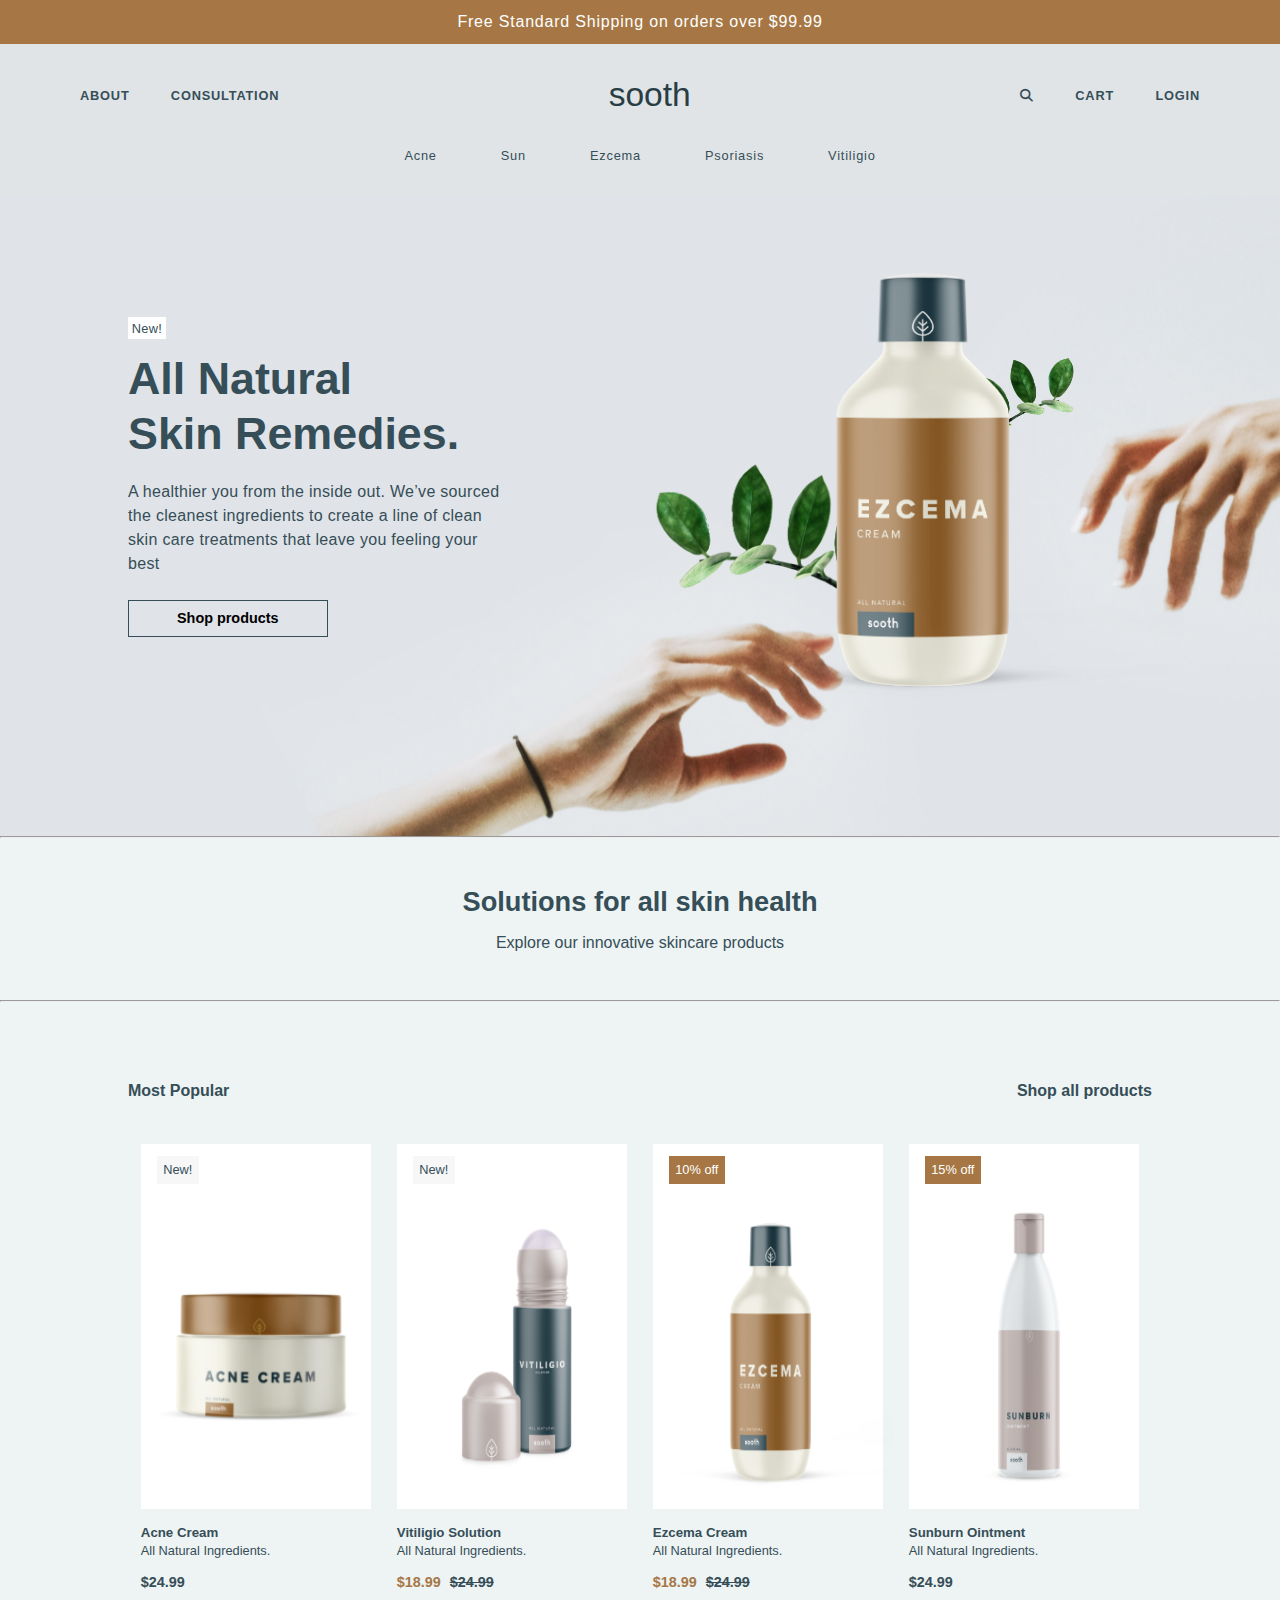
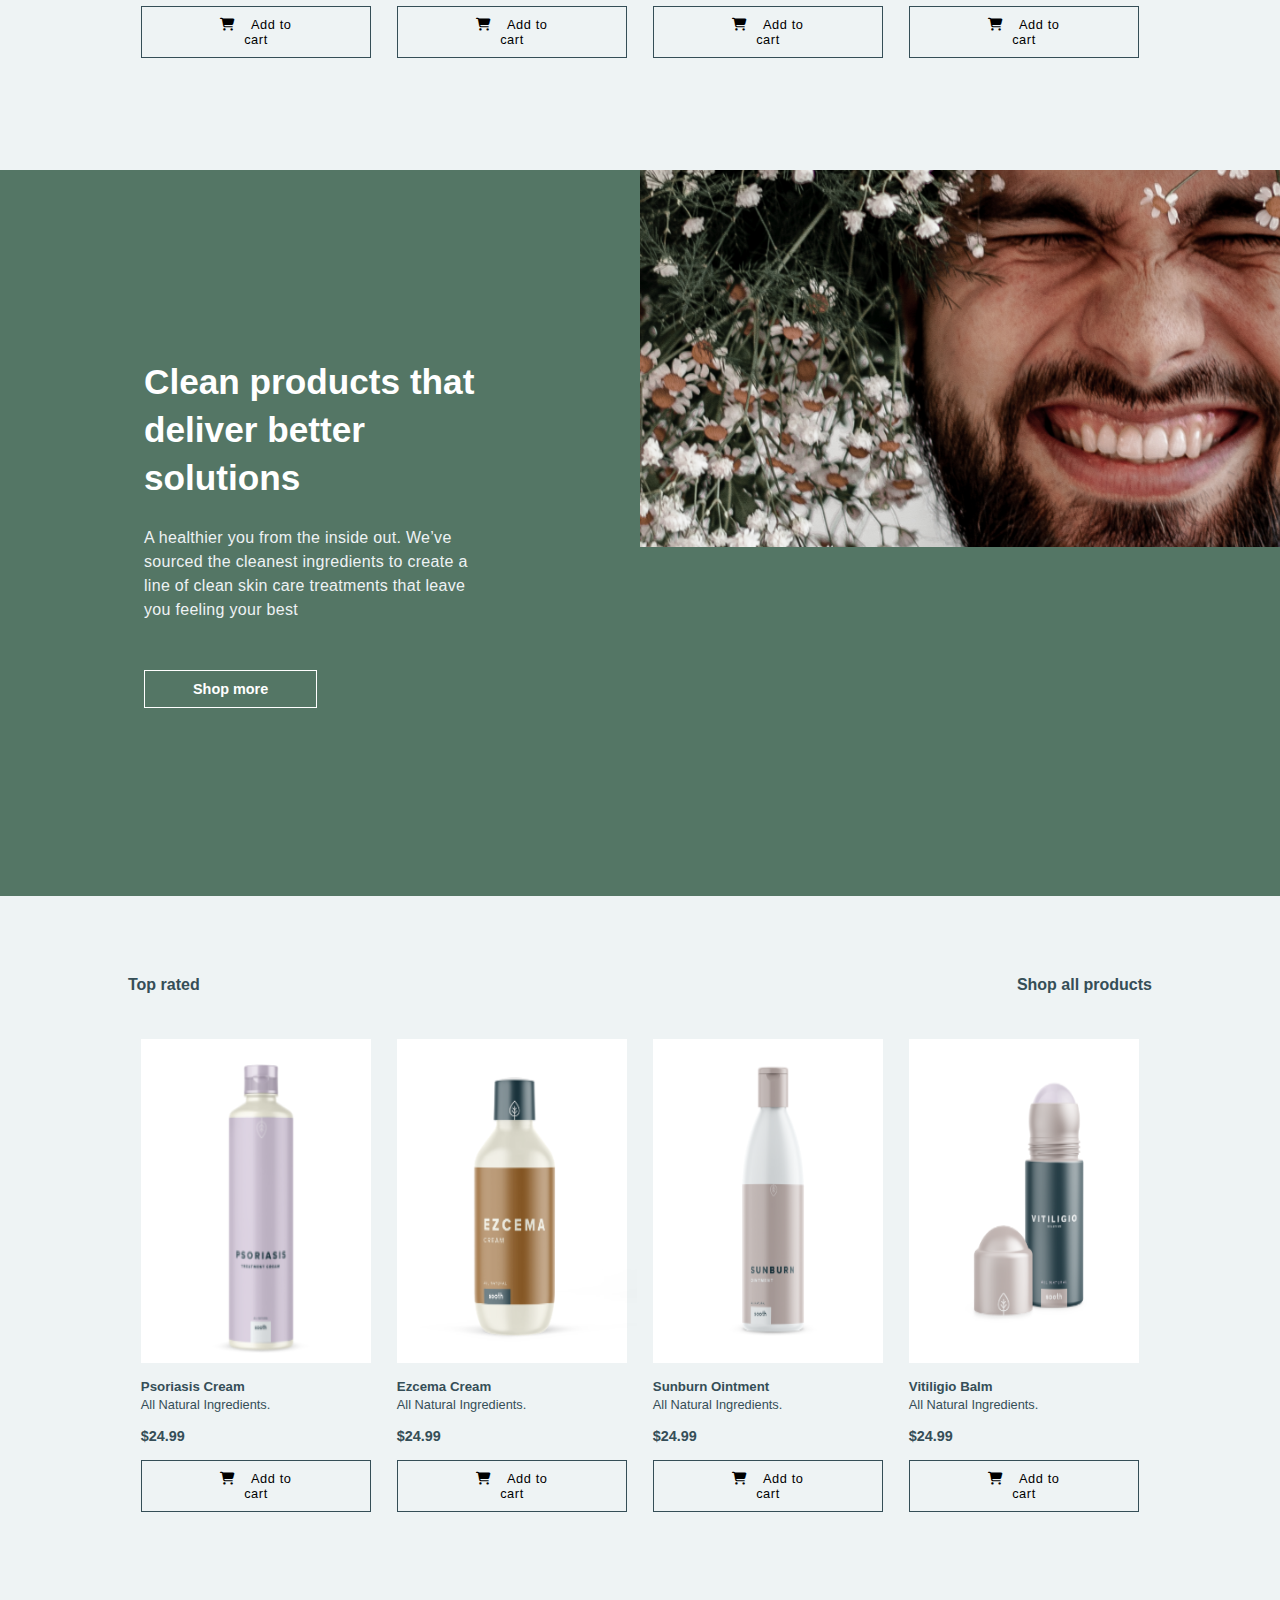
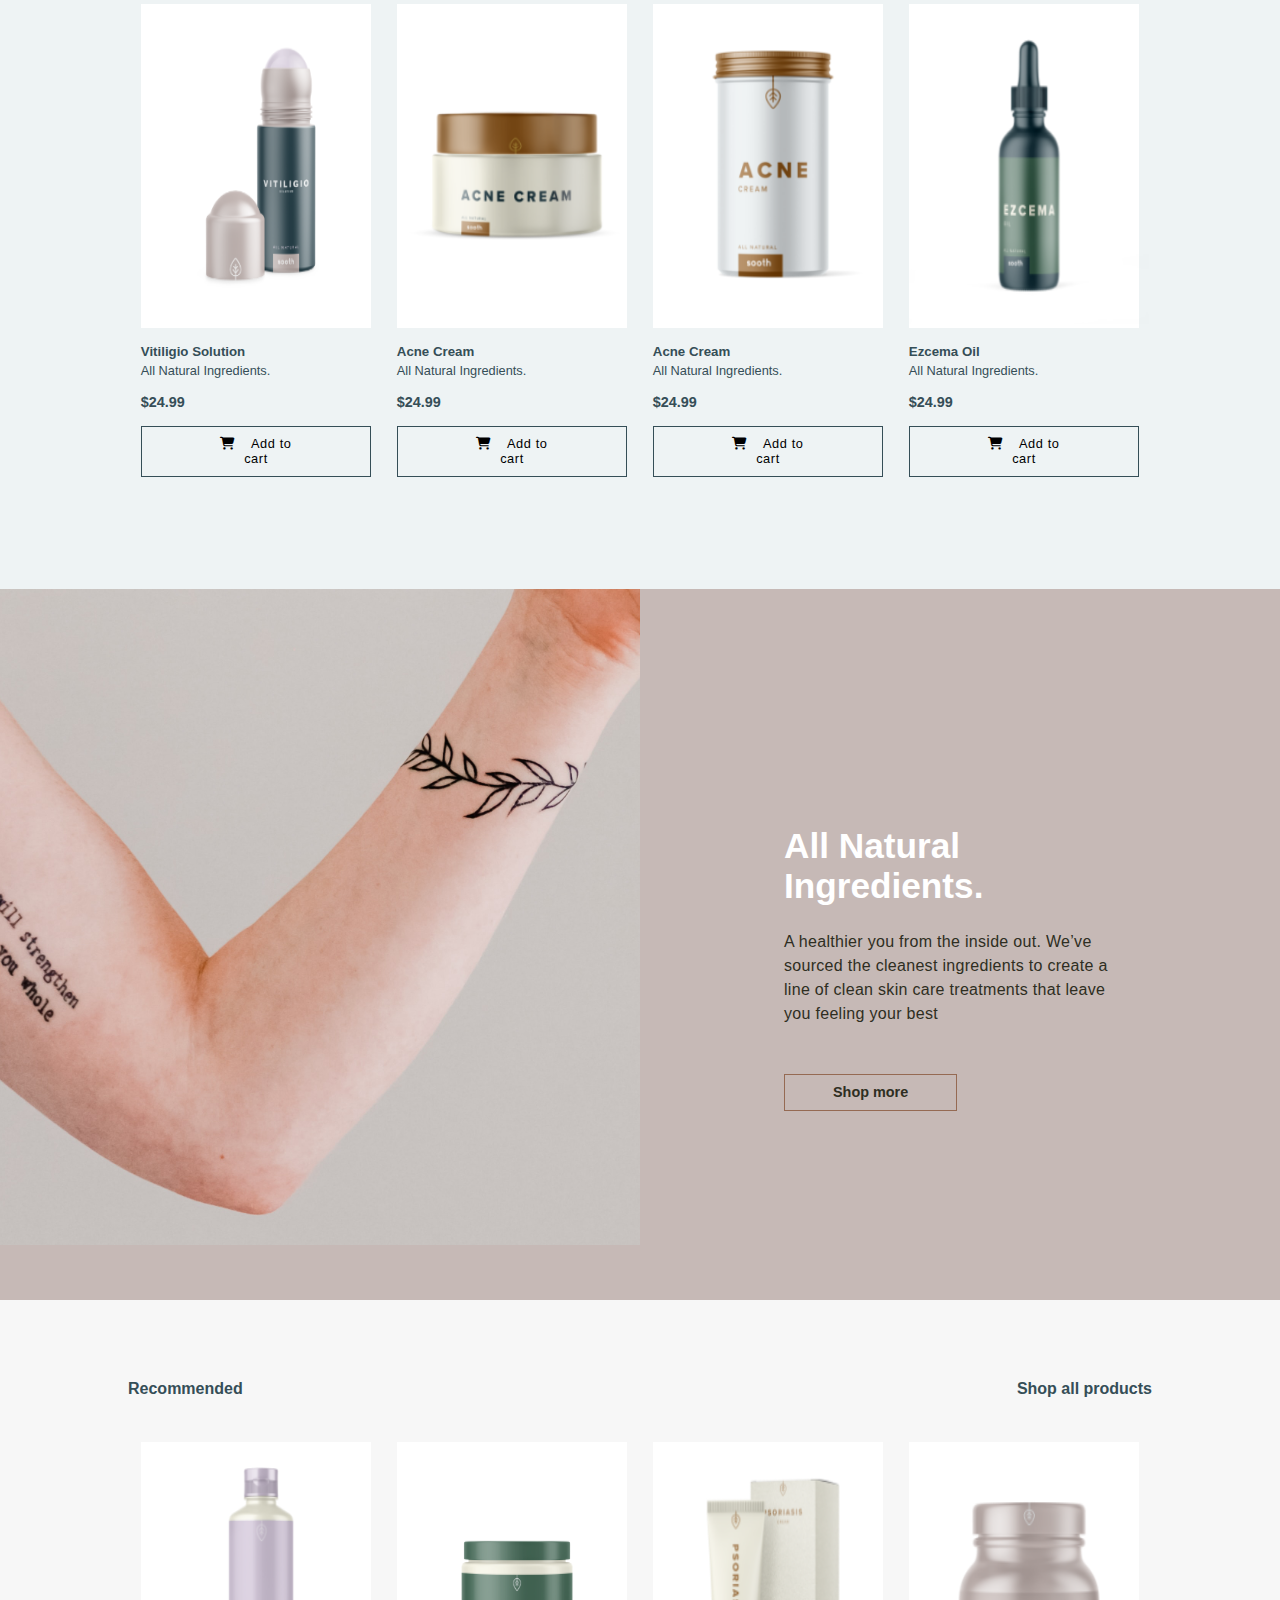
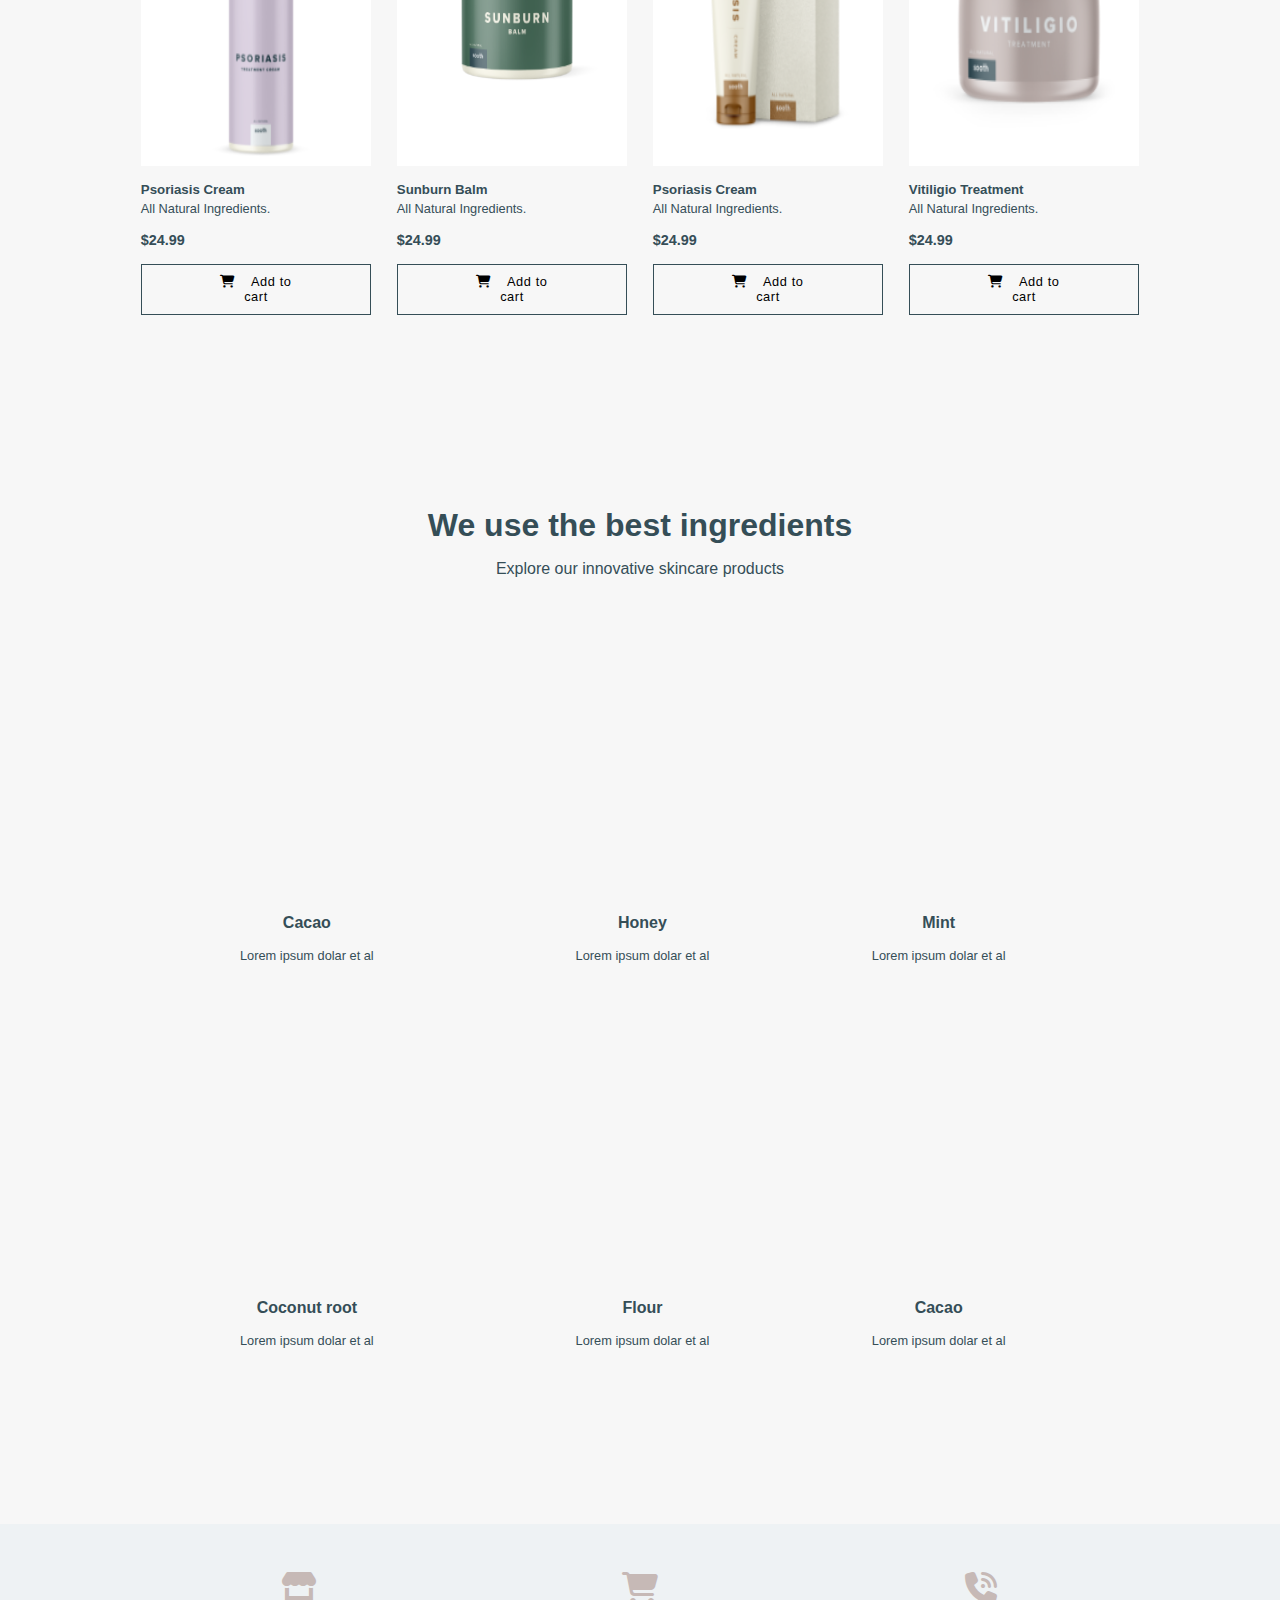
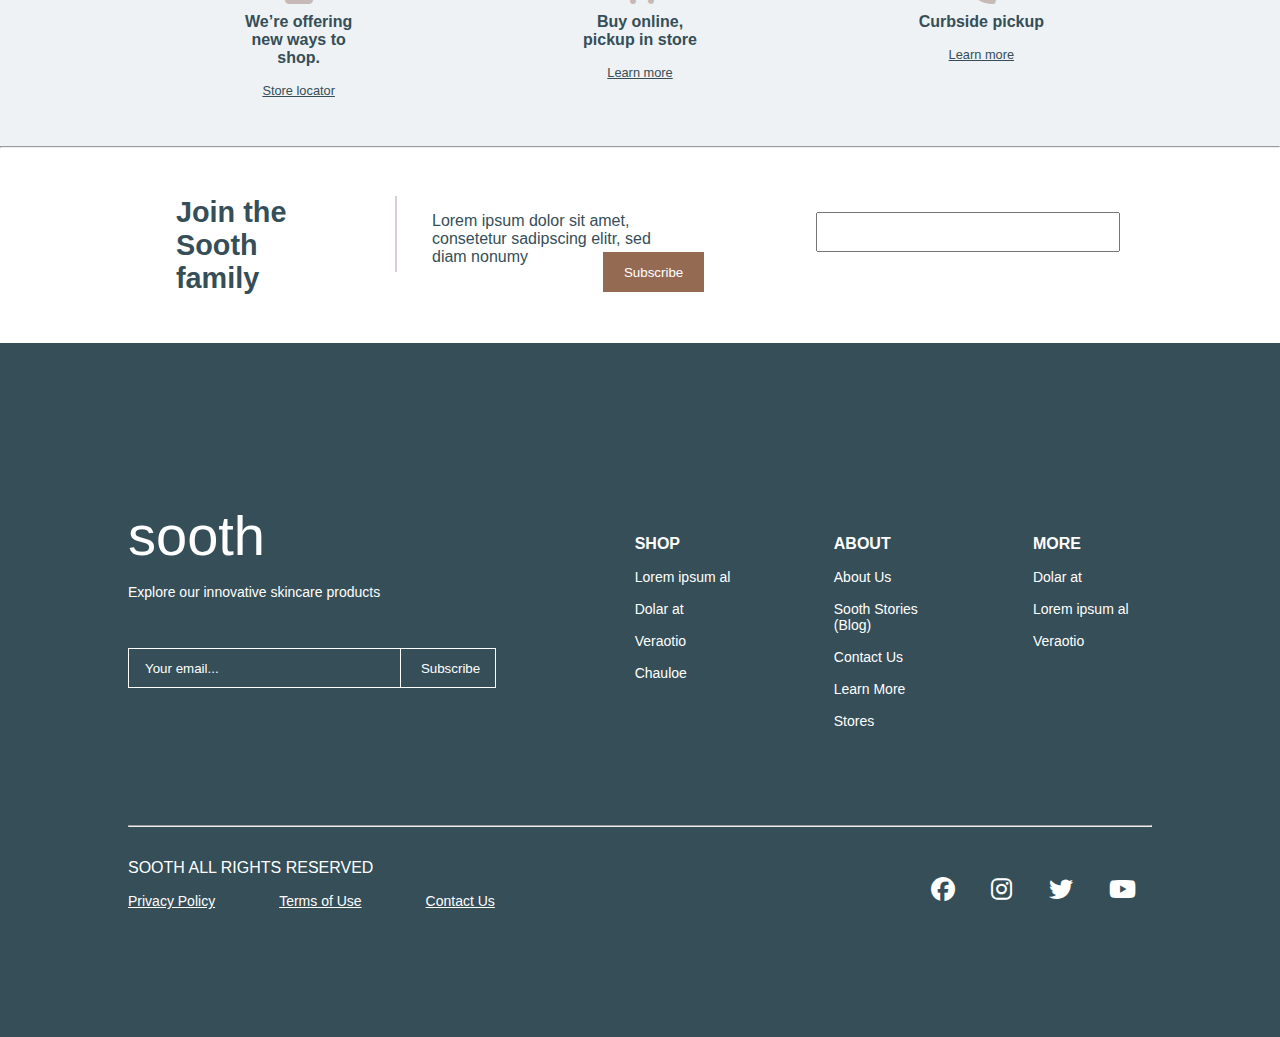
==== commit 1c3c195a: "." ====
--- a/home.html
+++ b/home.html
@@ -4,7 +4,7 @@
     <meta charset="UTF-8" />
     <meta http-equiv="X-UA-Compatible" content="IE=edge" />
     <meta name="viewport" content="width=device-width, initial-scale=1.0" />
-    <title>Document</title>
+    <title>Adobe-sooth</title>
     <link rel="stylesheet" href="./css/aem-grid.css" />
     <link rel="stylesheet" href="./scss/home.css" />
 
@@ -13,47 +13,85 @@
   <body>
     <div>
       
-      
-
       <div>
 
-        <!-- Offer Banner -->
-
-        <div class="tag">
+        <div class="header">
+          <div class="tag">
             <p>Free Standard Shipping on orders over $99.99</p>
+          </div>
+          <nav class="navbar">
+            
+            <div>
+    
+                <ul class="nav-menu mobile">
+                    <li class="nav-item"><a href="#" class="nav-link"> Acne </a></li>
+                    <li class="nav-item"><a href="#" class="nav-link"> Sun </a></li>
+                    <li class="nav-item"><a href="#" class="nav-link"> Ezcema </a></li>
+                    <li class="nav-item"><a href="#" class="nav-link"> Psoriasis </a></li>
+                    <li class="nav-item"><a href="#" class="nav-link"> Vitiligio </a></li>
+                </ul>
+    
+    
+                <ul class="nav-menu desktop">
+                    <li class="nav-item mob">
+                      <a href="#" class="nav-link">ABOUT</a>
+                    </li>
+                    <li class="nav-item mob">
+                      <a href="#" class="nav-link">CONSULTATION</a>
+                    </li>
+                    <!-- </ul> -->
+                  <a href="#" class="nav-logo">sooth</a>
+              <!-- <ul class="nav-menu desktop"> -->
+                    <li class="nav-item mob">
+                      <a href="#" class="nav-link"
+                        ><i class="fa-solid fa-magnifying-glass"></i></a>
+                    </li>
+                    <li class="nav-item">
+                      <a href="#" class="nav-link">CART</a>
+                    </li>
+                    <li class="nav-item">
+                      <a href="#" class="nav-link">LOGIN</a>
+                    </li>
+                  </ul>
+                  
+          
+                  <ul class="nav-menu sub desktop">
+                      <li class="nav-item">
+                        <a href="#" class="nav-link">Acne</a>
+                      </li>
+                      <li class="nav-item">
+                        <a href="#" class="nav-link">Sun</a>
+                      </li>
+                      <li class="nav-item">
+                        <a href="#" class="nav-link"
+                          >Ezcema</a>
+                      </li>
+                      <li class="nav-item">
+                        <a href="#" class="nav-link">Psoriasis</a>
+                      </li>
+                      <li class="nav-item">
+                        <a href="#" class="nav-link">Vitiligio</a>
+                      </li>
+                    </ul>
+    
+                    
+            </div>
+    
+            
+            <div class="cross">
+              <div class="hamburger cro">
+                <span class="bar"></span>
+                <span class="bar"></span>
+                <span class="bar"></span>
+              </div>
+
+              <div class="cro">
+                <a href="#" class="nav-logo">sooth</a>
+              </div>
+              
+            </div>
+          </nav>
         </div>
-
-        <!-- Header -->
-
-        <nav class="navbar">
-
-            <!-- Main Navbar -->
-
-            <div class="navbar-main">
-                <div class="navbar-main_menu">
-                    <a href="/" class="navbar-main_menu-links">ABOUT</a>
-                    <a href="/" class="navbar-main_menu-links">CONSULTATION</a>
-                  </div>
-              <a href="/" class="navbar-main_logo">sooth</a>
-              <!-- <div class="navbar_bars"><i class="fas fa-bars"></i></div> -->
-              <div class="navbar-main_menu">
-                <a href="/" class="navbar-main_menu-links"><i class="fa-solid fa-magnifying-glass"></i></a>
-                <a href="/" class="navbar-main_menu-links">CART</a>
-                <a href="/" class="navbar-main_menu-links">LOGIN</a>
-              </div>
-            </div>
-
-            <!-- Sub navbar -->
-
-            <div class="navbar-sub">
-              <a href="/" class="navbar-sub_menu-links">Acne</a>
-              <a href="/" class="navbar-sub_menu-links">Sun</a>
-              <a href="/" class="navbar-sub_menu-links">Ezcema</a>
-              <a href="/" class="navbar-sub_menu-links">Psoriasis</a>
-              <a href="/" class="navbar-sub_menu-links">Vitiligio</a>
-          </div>
-
-        </nav>
 
         
 
@@ -212,7 +250,7 @@
               </div>
 
               <div class="aem-GridColumn aem-GridColumn--default--6">
-                <img src="./images/teaser1.png" alt="" />
+                <div id="man"></div>
             </div>
           </div>
       </div>
@@ -378,7 +416,7 @@
         <div class="aem-Grid aem-Grid--12">
 
             <div class="aem-GridColumn aem-GridColumn--default--6">
-                <img src="./images/teaser2.png" alt="" />
+              <div id="hand"></div>
             </div>
 
             <div class="aem-GridColumn aem-GridColumn--default--6">
@@ -482,60 +520,59 @@
       <!-- Image Tiles -->
 
       <div class="tiles">
-          <div class="container">
-            <h2>We use the best ingredients</h2>
-            <p>Explore our innovative skincare products</p>
-          </div>
-          
-          <div class="aem-Grid aem-Grid--12 container tiles-card">
-              <div class="aem-GridColumn aem-GridColumn--default--4">
-                  <div class="card">
-                    <img src="./images/cacao.png" alt="" />
-                    <h4>Cacao</h4>
+        <div class="container">
+          <h2>We use the best ingredients</h2>
+          <p>Explore our innovative skincare products</p>
+        </div>
+        <div class="aem-Grid aem-Grid--12 container">
+          <div class="aem-GridColumn aem-GridColumn--default--8">
+            <div id="sprites-1"></div>
+            <div class="content">
+              <div class="desc-1">
+                <h4>Cacao</h4>
                     <p>Lorem ipsum dolar et al</p>
-                  </div>
-              </div>
-              
-              <div class="aem-GridColumn aem-GridColumn--default--4">
-                <div class="card">
-                  <img src="./images/honey.png" alt="" />
-                  <h4>Honey</h4>
+              </div>
+              <div class="desc-2">
+                <h4>Honey</h4>
                   <p>Lorem ipsum dolar et al</p>
-                </div>
-            </div>
-
-            <div class="aem-GridColumn aem-GridColumn--default--4">
-                <div class="card">
-                  <img src="./images/mint.png" alt="" />
-                  <h4>Mint</h4>
+              </div>
+            </div>
+
+            
+          </div>
+
+          <div class="aem-GridColumn aem-GridColumn--default--4">
+            <div id="sprites-2"></div>
+            <div class="cont">
+              <h4>Mint</h4>
                   <p>Lorem ipsum dolar et al</p>
-                </div>
-            </div>
-
-            <div class="aem-GridColumn aem-GridColumn--default--4">
-                <div class="card">
-                  <img src="./images/root.png" alt="" />
-                  <h4>Coconut root</h4>
+            </div>
+          </div>
+        </div>
+
+        <div class="aem-Grid aem-Grid--12 container">
+          <div class="aem-GridColumn aem-GridColumn--default--8">
+            <div id="sprites-3"></div>
+            <div class="content">
+              <div class="desc-1">
+                <h4>Coconut root</h4>
                   <p>Lorem ipsum dolar et al</p>
-                </div>
-            </div>
-
-            <div class="aem-GridColumn aem-GridColumn--default--4">
-                <div class="card">
-                  <img src="./images/flour.png" alt="" />
-                  <h4>Flour</h4>
+              </div>
+              <div class="desc-2">
+                <h4>Flour</h4>
                   <p>Lorem ipsum dolar et al</p>
-                </div>
-            </div>
-
-            <div class="aem-GridColumn aem-GridColumn--default--4">
-                <div class="card">
-                  <img src="./images/cao.png" alt="" />
-                  <h4>Cacao</h4>
+              </div>
+            </div>
+          </div>
+
+          <div class="aem-GridColumn aem-GridColumn--default--4">
+            <div id="sprites-4"></div>
+            <div class="cont">
+              <h4>Cacao</h4>
                   <p>Lorem ipsum dolar et al</p>
-                </div>
-            </div>
-          </div>
+            </div>
+          </div>
+        </div>
       </div>
 
       <!-- Feature Banner -->
@@ -657,5 +694,17 @@
       </div>
       </div>
     </div>
+
+    <script>
+      const hamburger = document.querySelector(".hamburger");
+      const navMenu = document.querySelector(".nav-menu");
+
+      hamburger.addEventListener("click", mobileMenu);
+
+      function mobileMenu() {
+        hamburger.classList.toggle("active");
+        navMenu.classList.toggle("active");
+      }
+    </script>
   </body>
 </html>
--- a/scss/home.css
+++ b/scss/home.css
@@ -17,78 +17,147 @@
   letter-spacing: 0.8px;
 }
 
+li {
+  list-style: none;
+}
+
+a {
+  text-decoration: none;
+}
+
 .navbar {
   background: #E0E4E7;
+  -webkit-box-pack: justify;
+      -ms-flex-pack: justify;
+          justify-content: space-between;
+  -webkit-box-align: center;
+      -ms-flex-align: center;
+          align-items: center;
   padding-top: 2rem;
 }
 
-.navbar .navbar-main {
-  height: 80px;
+.hamburger {
+  display: none;
+}
+
+.bar {
+  display: block;
+  width: 34px;
+  height: 4px;
+  margin: 6px 2rem;
+  -webkit-transition: all 0.3s ease-in-out;
+  transition: all 0.3s ease-in-out;
+  background-color: #101010;
+}
+
+.nav-menu {
   display: -webkit-box;
   display: -ms-flexbox;
   display: flex;
   -webkit-box-pack: justify;
       -ms-flex-pack: justify;
           justify-content: space-between;
-  padding: 0.5rem calc((100vw - 1200px) / 2);
-  z-index: 10;
-  position: relative;
-}
-
-.navbar .navbar-main_logo {
-  color: #354E57;
-  font-size: 32px;
-  cursor: pointer;
-  text-decoration: none;
-  font-size: 2rem;
-  margin-left: 24px;
+  -webkit-box-align: center;
+      -ms-flex-align: center;
+          align-items: center;
+  padding: 0 5rem;
+}
+
+.nav-link {
+  font-size: .8rem;
+  color: #354E57;
+  font-weight: 600;
+  letter-spacing: .8px;
+}
+
+.sub .nav-link {
+  font-size: .8rem;
+  color: #354E57;
+  font-weight: 100;
+  padding: 2rem;
+}
+
+.nav-logo {
+  font-size: 2.1rem;
+  font-weight: 500;
+  color: #293D45;
+  margin: 0 18rem;
+}
+
+.sub {
+  -webkit-box-pack: center;
+      -ms-flex-pack: center;
+          justify-content: center;
+  padding: 2rem;
+}
+
+.mobile {
+  display: none;
+  background-color: #F7F7F7;
+  color: #354E57;
+}
+
+.cross {
   display: -webkit-box;
   display: -ms-flexbox;
   display: flex;
-  -webkit-box-align: center;
-      -ms-flex-align: center;
-          align-items: center;
-}
-
-.navbar .navbar-main_menu {
-  display: -webkit-box;
-  display: -ms-flexbox;
-  display: flex;
-  -webkit-box-align: center;
-      -ms-flex-align: center;
-          align-items: center;
-  list-style: none;
-  text-align: center;
-  margin-right: 24px;
-}
-
-.navbar .navbar-main .navbar-main_menu-links {
-  font-size: 12px;
-  font-weight: bold;
-  color: #354E57;
-  letter-spacing: 0.6px;
-  display: -webkit-box;
-  display: -ms-flexbox;
-  display: flex;
-  -webkit-box-align: center;
-      -ms-flex-align: center;
-          align-items: center;
-  -webkit-box-pack: center;
-      -ms-flex-pack: center;
-          justify-content: center;
-  text-decoration: none;
-  padding: 0 1rem;
-}
-
-.navbar-sub {
-  text-align: center;
-}
-
-.navbar-sub_menu-links {
-  padding: 0 1rem;
-  color: #354E57;
-  font-size: 14px;
-  letter-spacing: 0.6px;
+}
+
+.cross .cro {
+  display: none;
+}
+
+.mobile .nav-link {
+  font-size: 1.3rem;
+}
+
+@media only screen and (max-width: 768px) {
+  .nav-menu {
+    position: absolute;
+    left: -100%;
+    top: 2rem;
+    -webkit-box-orient: vertical;
+    -webkit-box-direction: normal;
+        -ms-flex-direction: column;
+            flex-direction: column;
+    background-color: #fff;
+    width: 100%;
+    border-radius: 10px;
+    text-align: center;
+    -webkit-transition: 0.3s;
+    transition: 0.3s;
+    -webkit-box-shadow: 0 10px 27px rgba(0, 0, 0, 0.05);
+            box-shadow: 0 10px 27px rgba(0, 0, 0, 0.05);
+  }
+  .nav-menu.active {
+    left: 0;
+  }
+  .nav-item {
+    margin: 4.5rem 0;
+    text-align: left;
+  }
+  .mobile {
+    display: block !important;
+    padding-top: 4rem;
+  }
+  .cross .cro {
+    display: block;
+  }
+  .hamburger {
+    display: block;
+    cursor: pointer;
+  }
+  .hamburger.active .bar:nth-child(2) {
+    opacity: 0;
+  }
+  .hamburger.active .bar:nth-child(1) {
+    -webkit-transform: translateY(10px) rotate(45deg);
+            transform: translateY(10px) rotate(45deg);
+  }
+  .hamburger.active .bar:nth-child(3) {
+    -webkit-transform: translateY(-10px) rotate(-47deg);
+            transform: translateY(-10px) rotate(-47deg);
+  }
 }
 
 .footer {
@@ -148,7 +217,7 @@
 }
 
 .footer input[type="submit"] {
-  margin-left: -5.3rem;
+  margin-left: -6.3rem;
   height: 2.5rem;
   width: 6.3rem;
   background-color: transparent;
@@ -460,6 +529,13 @@
   font-weight: 600;
 }
 
+.teaser-green #man {
+  height: 41rem;
+  background: url(../images/teaser1.png);
+  background-repeat: no-repeat;
+  background-position: 0rem -19rem;
+}
+
 .teaser-cream {
   background-color: #C6B9B6;
 }
@@ -497,6 +573,13 @@
   font-weight: 600;
 }
 
+.teaser-cream #hand {
+  height: 41rem;
+  background: url(../images/teaser2.png);
+  background-repeat: no-repeat;
+  background-position: -10rem -37rem;
+}
+
 .tiles {
   background-color: #F7F7F7;
   text-align: center;
@@ -519,21 +602,74 @@
   margin-top: 1rem;
 }
 
-.tiles .tiles .card {
-  margin-bottom: 4rem;
-}
-
-.tiles .tiles .card h4 {
-  margin-top: 1rem;
-}
-
-.tiles .tiles .card p {
-  font-size: .8rem;
-}
-
-.tiles .tiles .card img {
-  height: 14rem;
-  width: 15rem;
+.tiles .container #sprites-1 {
+  height: 15rem;
+  background: url(../images/tiles.png);
+  background-repeat: no-repeat;
+  background-position: -1rem -37rem;
+  background-size: cover;
+}
+
+.tiles .container .content {
+  display: -webkit-box;
+  display: -ms-flexbox;
+  display: flex;
+  -webkit-box-pack: justify;
+      -ms-flex-pack: justify;
+          justify-content: space-between;
+  padding-top: 1rem;
+}
+
+.tiles .container .content .desc-1 {
+  margin-left: 3rem;
+}
+
+.tiles .container .content .desc-2 {
+  margin-right: 5rem;
+}
+
+.tiles .container .content h4 {
+  margin-top: 1rem;
+}
+
+.tiles .container .content p {
+  font-size: .8rem;
+}
+
+.tiles .container #sprites-2 {
+  height: 15rem;
+  background: url(../images/tiles.png);
+  background-repeat: no-repeat;
+  background-position: -25rem -1rem;
+  background-size: 243% 88rem;
+}
+
+.tiles .container .cont {
+  padding-top: 1rem;
+}
+
+.tiles .container .cont h4 {
+  margin-top: 1rem;
+}
+
+.tiles .container .cont p {
+  font-size: .8rem;
+}
+
+.tiles .container #sprites-3 {
+  height: 15rem;
+  background: url(../images/tiles.png);
+  background-repeat: no-repeat;
+  background-position: -1rem -57rem;
+  background-size: cover;
+}
+
+.tiles .container #sprites-4 {
+  height: 15rem;
+  background: url(../images/tiles.png);
+  background-repeat: no-repeat;
+  background-position: 1rem -1rem;
+  background-size: 231% 100rem;
 }
 
 .feature {
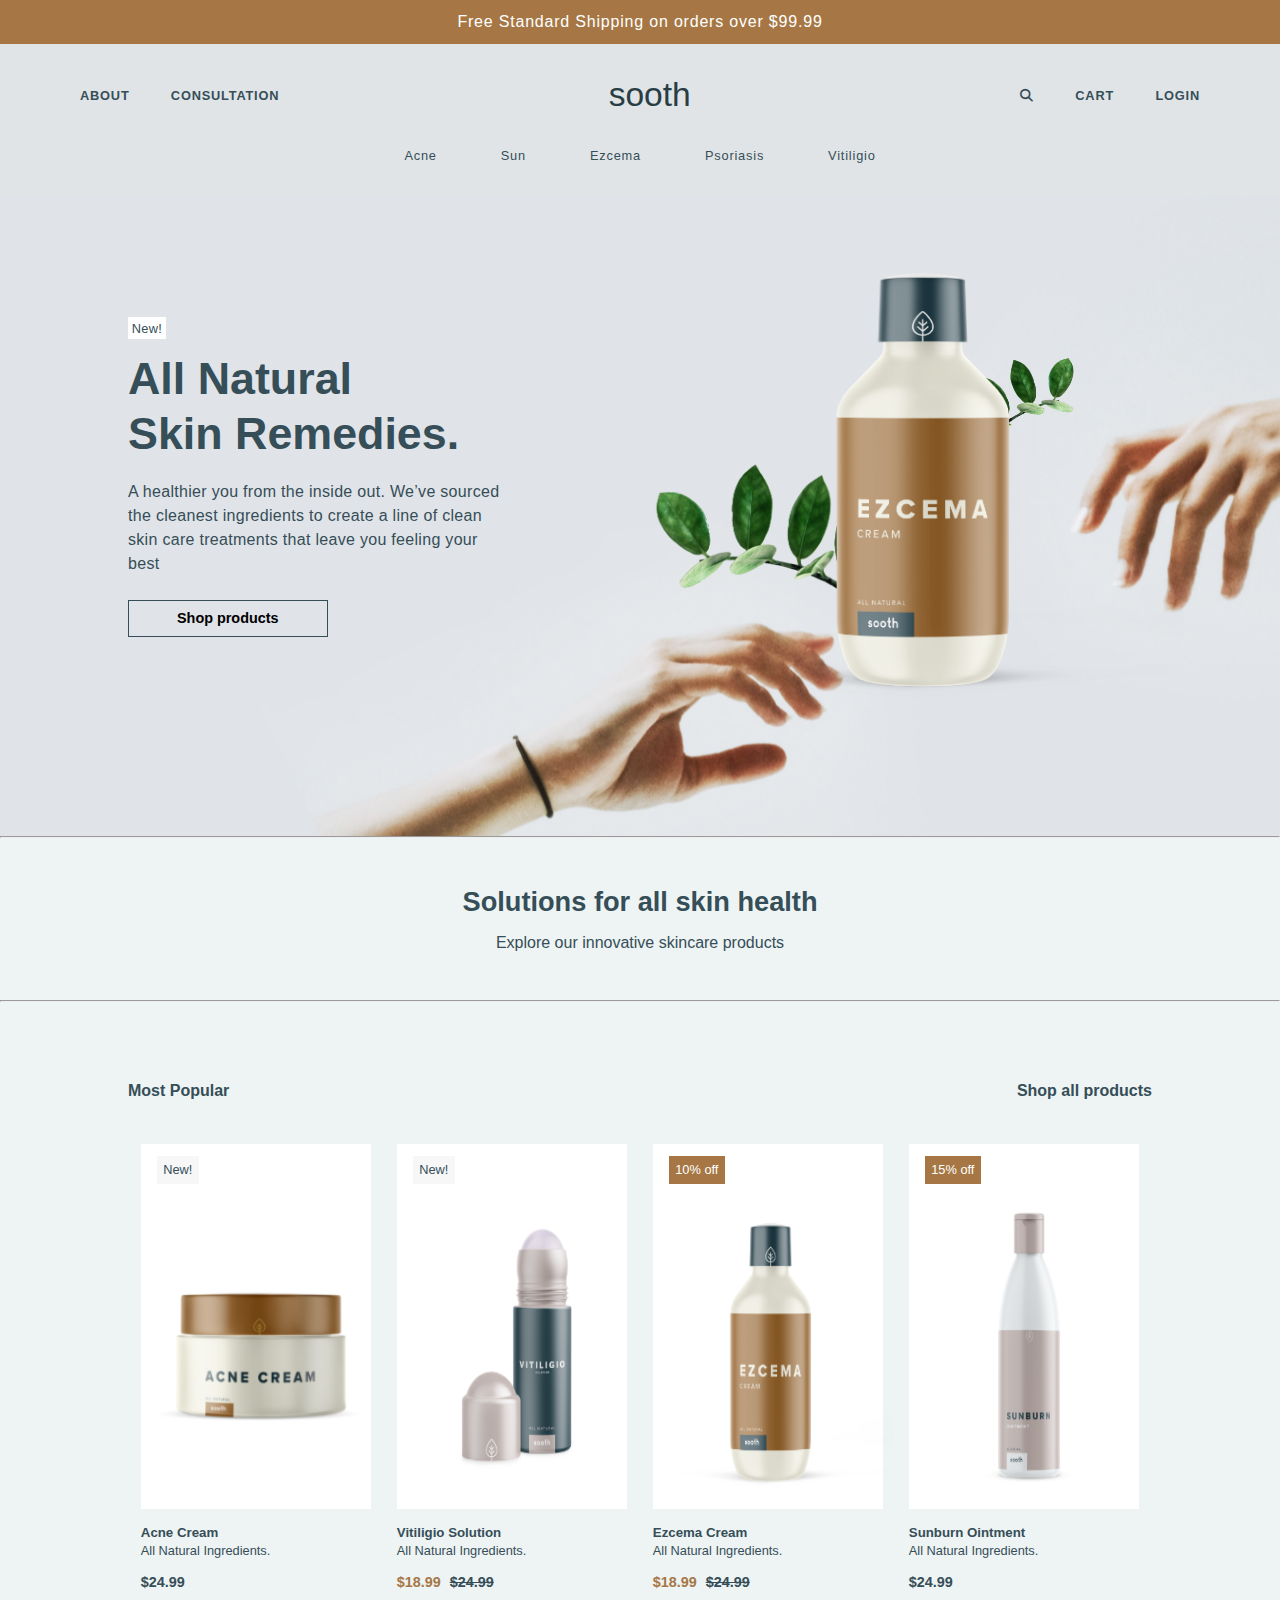
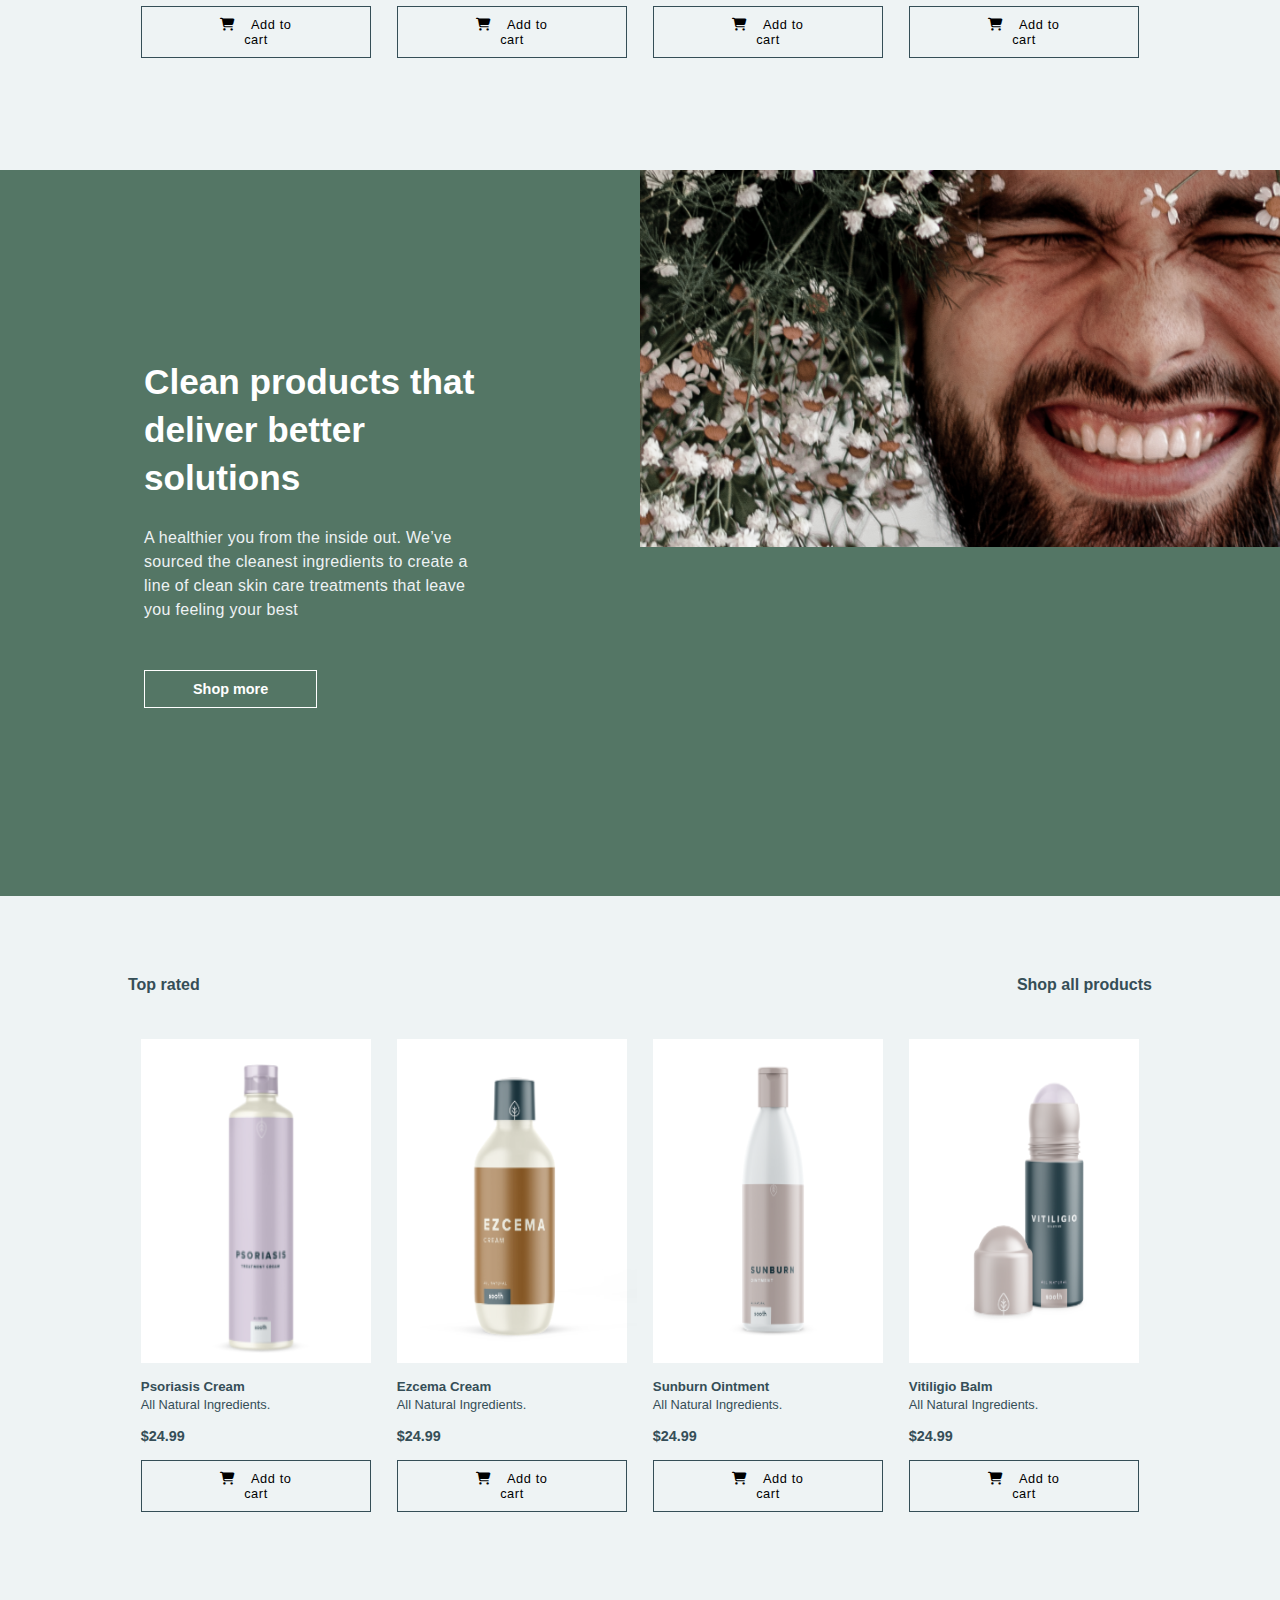
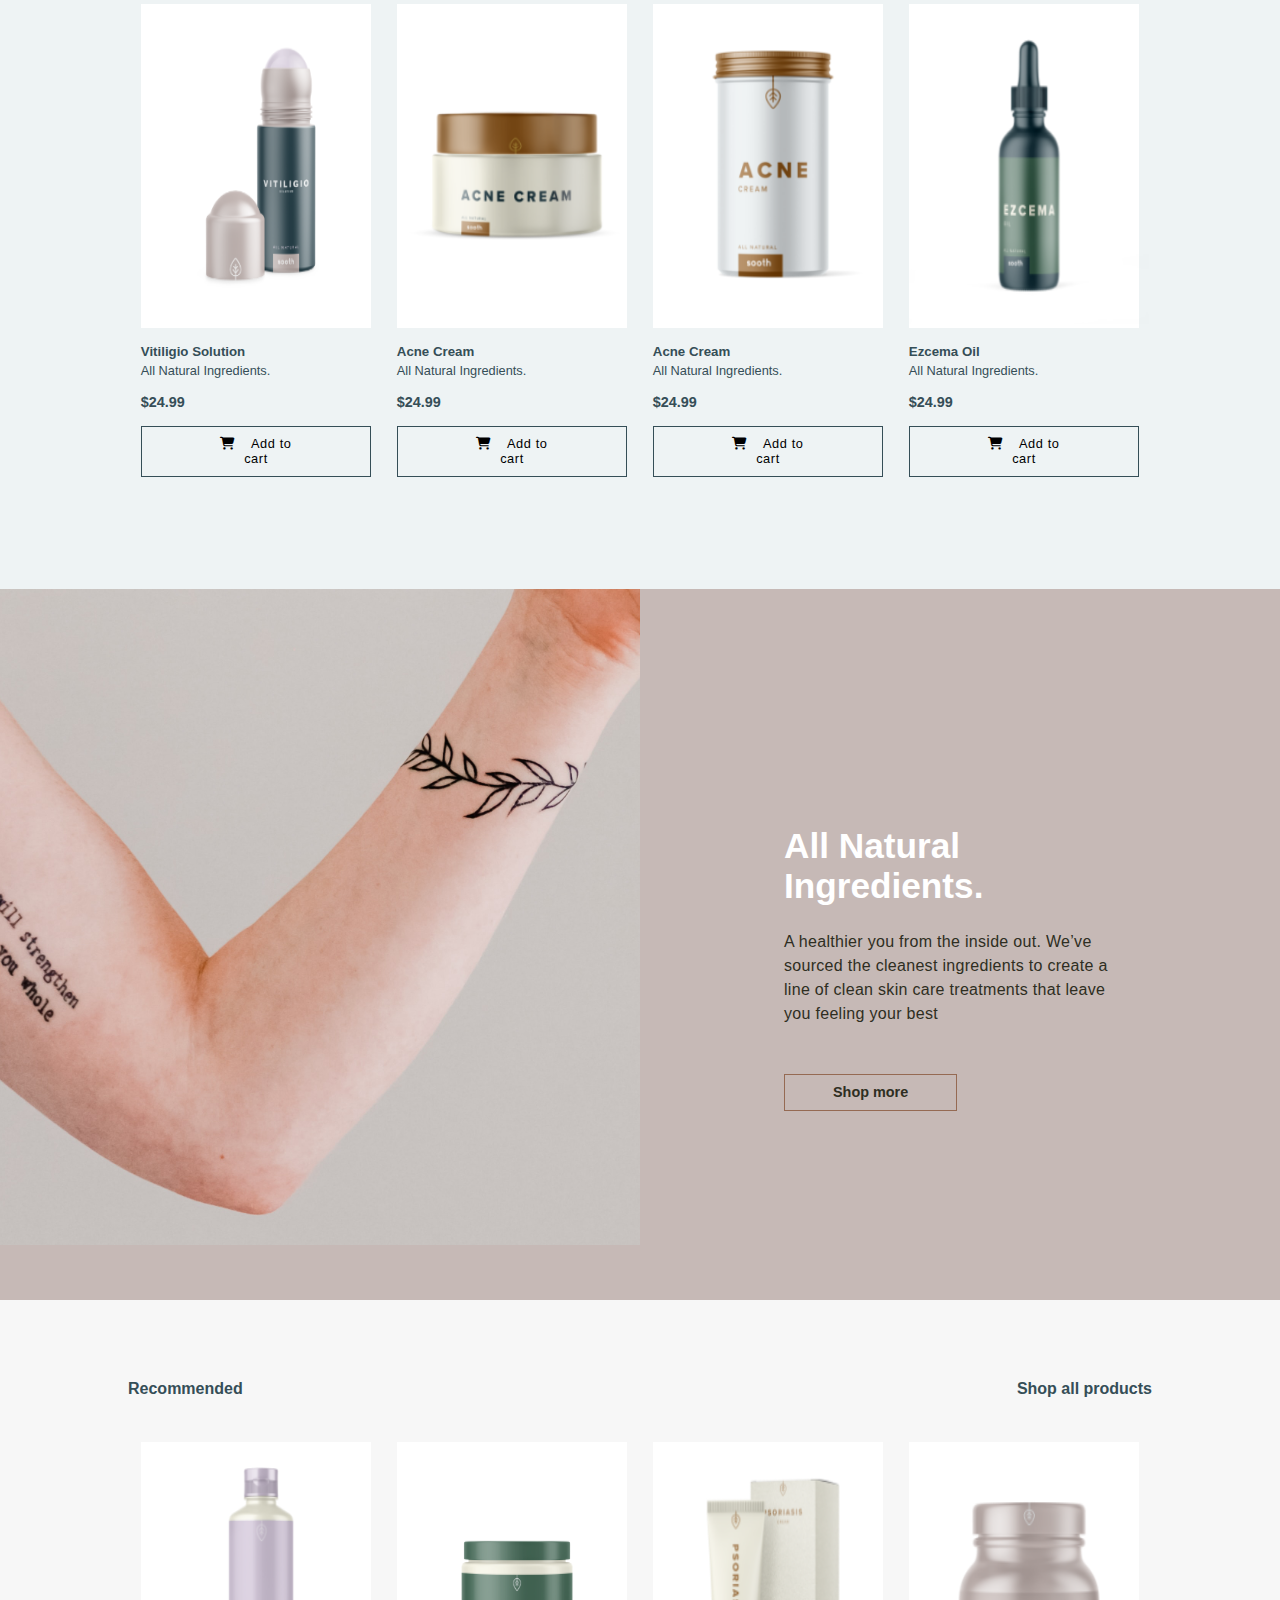
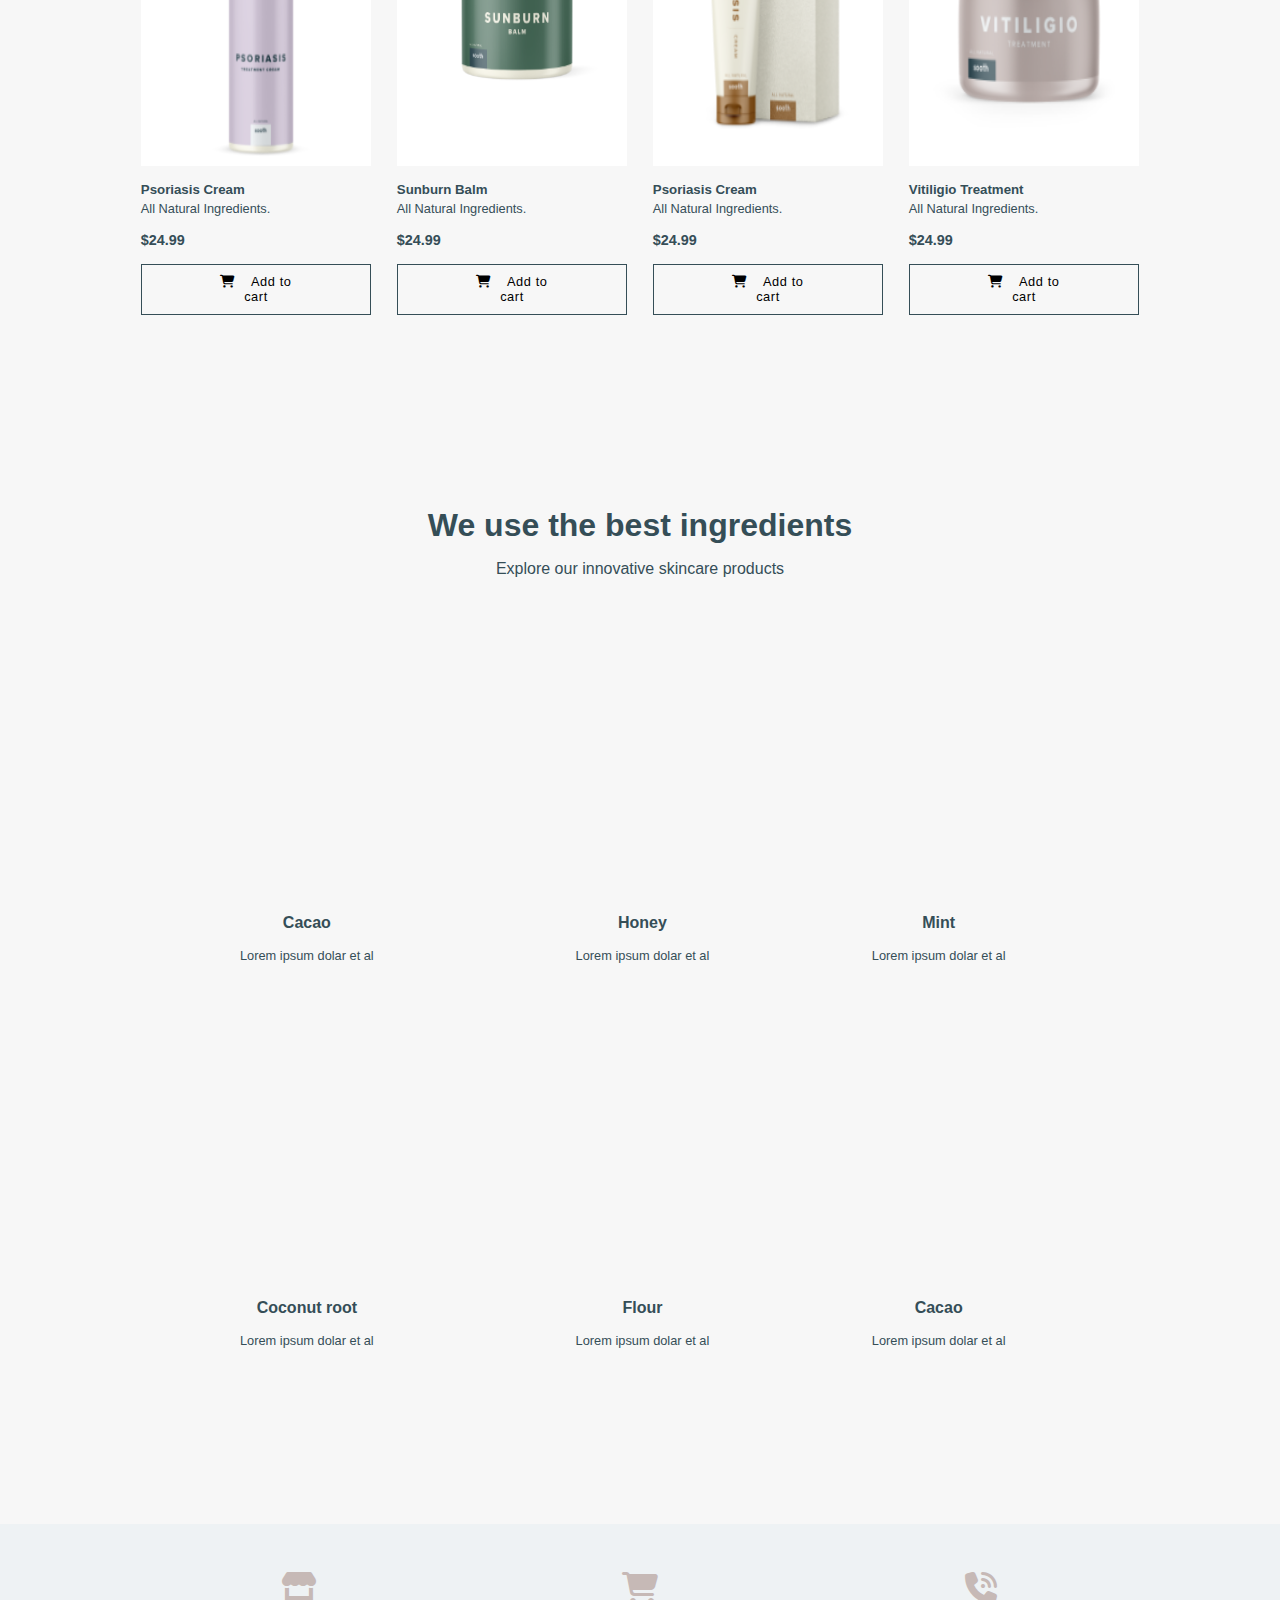
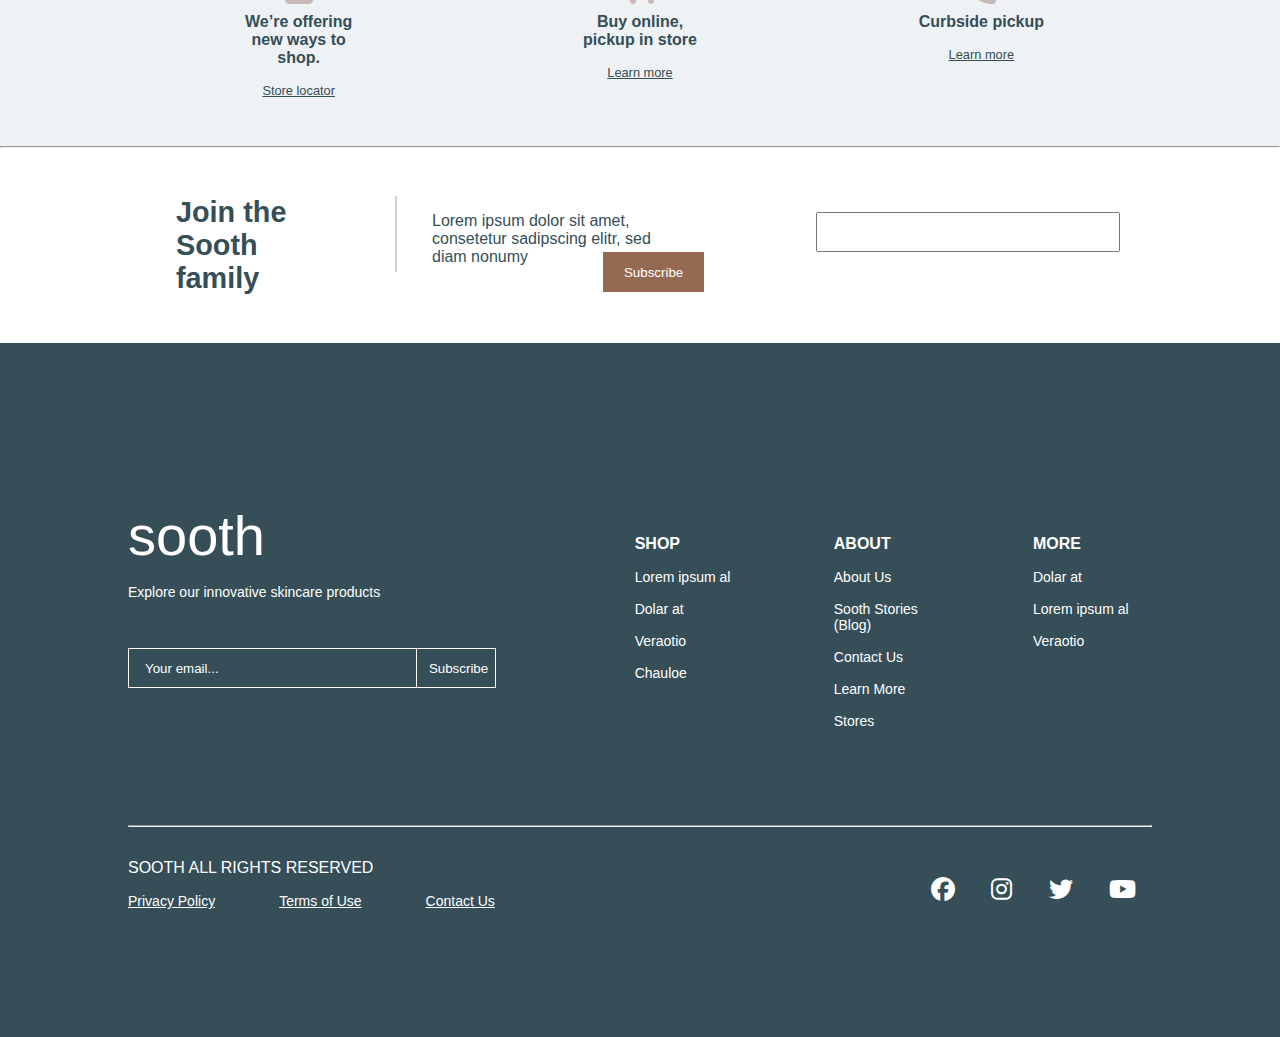
==== commit 2bfc41a2: "768" ====
--- a/home.html
+++ b/home.html
@@ -11,7 +11,7 @@
     <link rel="stylesheet" href="https://cdnjs.cloudflare.com/ajax/libs/font-awesome/6.1.1/css/all.min.css">
   </head>
   <body>
-    <div>
+    <div class="sooth">
       
       <div>
 
@@ -99,8 +99,8 @@
 
       <div class="hero-banner">
         <div class="aem-Grid aem-Grid--12 container hero">
-          <div class="aem-GridColumn aem-GridColumn--default--6">
-            <div class="content">
+          <div class="aem-GridColumn aem-GridColumn--default--6 aem-GridColumn--phone--12">
+            <div class="content desk-hero">
               <p class="new"><span>New!</span></p>
               <h1>All Natural</h1>
               <h1>Skin Remedies.</h1>
@@ -113,7 +113,7 @@
             </div>
           </div>
 
-          <div class="aem-GridColumn aem-GridColumn--default--6">
+          <div class="aem-GridColumn aem-GridColumn--default--6 aem-GridColumn--phone--12">
             <div class="hero-img">
               <div class="leafl">
                 <img src="./images/leaf-left.png" alt="" class="" />
@@ -130,7 +130,22 @@
           </div>
           
         </div>
-      </div>
+
+        <div class="mobile-hero tab-container hero">
+          <div class="content">
+            <h1>All Natural </h1>
+            <h1>Skin Remedies.</h1>
+            <p class="desc">
+              A healthier you from the inside out. We’ve sourced the cleanest
+              ingredients to create a line of clean skin care treatments that
+              leave you feeling your best
+            </p>
+            <button>Shop products</button>
+          </div>
+        </div>
+      </div>
+
+      
 
       <hr>
 
@@ -158,7 +173,7 @@
                 </div>
             </div>
             <div class="aem-Grid aem-Grid--12">
-              <div class="aem-GridColumn aem-GridColumn--default--3">
+              <div class="aem-GridColumn aem-GridColumn--default--3 aem-GridColumn--phone--6">
                 <div class="card">
                   <div class="p-banner">
                     <p class="new"><span>New!</span></p>
@@ -175,7 +190,7 @@
                 </div>
               </div>
     
-              <div class="aem-GridColumn aem-GridColumn--default--3">
+              <div class="aem-GridColumn aem-GridColumn--default--3 aem-GridColumn--phone--6">
                 <div class="card">
                     <div class="p-banner">
                       <p class="new"><span>New!</span></p>
@@ -195,7 +210,7 @@
                   </div>
               </div>
     
-              <div class="aem-GridColumn aem-GridColumn--default--3">
+              <div class="aem-GridColumn aem-GridColumn--default--3 aem-GridColumn--phone--6">
                 <div class="card">
                     <div class="p-banner">
                       <p class="new"><span style="background-color: #A67744; color: white">10% off</span></p>
@@ -215,7 +230,7 @@
                   </div>
               </div>
     
-              <div class="aem-GridColumn aem-GridColumn--default--3">
+              <div class="aem-GridColumn aem-GridColumn--default--3 aem-GridColumn--phone--6">
                 <div class="card">
                     <div class="p-banner">
                       <p class="new"><span style="background-color: #A67744; color: white">15% off</span></p>
@@ -240,16 +255,19 @@
 
       <div class="teaser-green">
           <div class="aem-Grid aem-Grid--12">
-              <div class="aem-GridColumn aem-GridColumn--default--6">
-                  <div class="content">
+              <div class="aem-GridColumn aem-GridColumn--default--6 aem-GridColumn--phone--12">
+                  <div class="tab-container">
+                    <div class="content">
                       <h1>Clean products that</h1>
                       <h1>deliver better solutions</h1>
                       <p>A healthier you from the inside out. We’ve sourced the cleanest ingredients to create a line of clean skin care treatments that leave you feeling your best</p>
                       <button>Shop more</button>
                   </div>
-              </div>
-
-              <div class="aem-GridColumn aem-GridColumn--default--6">
+                  </div>
+              </div>
+
+              <div class="aem-GridColumn aem-GridColumn--default--6 aem-GridColumn--phone--12">
+                <!-- <img src="./images/man.png" alt="" /> -->
                 <div id="man"></div>
             </div>
           </div>
@@ -261,16 +279,16 @@
         <div class="product container">
 
             <div class="aem-Grid aem-Grid--12 filter">
-                <div class="aem-GridColumn aem-GridColumn--default--6">
+                <div class="aem-GridColumn aem-GridColumn--default--6 aem-GridColumn--phone--12">
                     <h4>Top rated</h4>
                 </div>
     
-                <div class="aem-GridColumn aem-GridColumn--default--6 shop">
+                <div class="aem-GridColumn aem-GridColumn--default--6 aem-GridColumn--phone--12 shop">
                     <h4>Shop all products</h4>
                 </div>
             </div>
             <div class="aem-Grid aem-Grid--12">
-              <div class="aem-GridColumn aem-GridColumn--default--3">
+              <div class="aem-GridColumn aem-GridColumn--default--3 aem-GridColumn--phone--6">
                 <div class="card">
                   <div class="p-banner">
                     <!-- <p class="new"><span>New!</span></p> -->
@@ -287,7 +305,7 @@
                 </div>
               </div>
     
-              <div class="aem-GridColumn aem-GridColumn--default--3">
+              <div class="aem-GridColumn aem-GridColumn--default--3 aem-GridColumn--phone--6">
                 <div class="card">
                     <div class="p-banner">
                       <!-- <p class="new"><span>New!</span></p> -->
@@ -304,7 +322,7 @@
                   </div>
               </div>
     
-              <div class="aem-GridColumn aem-GridColumn--default--3">
+              <div class="aem-GridColumn aem-GridColumn--default--3 aem-GridColumn--phone--6">
                 <div class="card">
                     <div class="p-banner">
                       <!-- <p class="new"><span>New!</span></p> -->
@@ -321,7 +339,7 @@
                   </div>
               </div>
     
-              <div class="aem-GridColumn aem-GridColumn--default--3">
+              <div class="aem-GridColumn aem-GridColumn--default--3 aem-GridColumn--phone--6">
                 <div class="card">
                     <div class="p-banner">
                       <!-- <p class="new"><span>New!</span></p> -->
@@ -338,7 +356,7 @@
                   </div>
               </div>
 
-              <div class="aem-GridColumn aem-GridColumn--default--3">
+              <div class="aem-GridColumn aem-GridColumn--default--3 aem-GridColumn--phone--6">
                 <div class="card">
                   <div class="p-banner">
                     <!-- <p class="new"><span>New!</span></p> -->
@@ -355,7 +373,7 @@
                 </div>
               </div>
     
-              <div class="aem-GridColumn aem-GridColumn--default--3">
+              <div class="aem-GridColumn aem-GridColumn--default--3 aem-GridColumn--phone--6">
                 <div class="card">
                     <div class="p-banner">
                       <!-- <p class="new"><span>New!</span></p> -->
@@ -372,7 +390,7 @@
                   </div>
               </div>
     
-              <div class="aem-GridColumn aem-GridColumn--default--3">
+              <div class="aem-GridColumn aem-GridColumn--default--3 aem-GridColumn--phone--6">
                 <div class="card">
                     <div class="p-banner">
                       <!-- <p class="new"><span>New!</span></p> -->
@@ -389,7 +407,7 @@
                   </div>
               </div>
     
-              <div class="aem-GridColumn aem-GridColumn--default--3">
+              <div class="aem-GridColumn aem-GridColumn--default--3 aem-GridColumn--phone--6">
                 <div class="card">
                     <div class="p-banner">
                       <!-- <p class="new"><span>New!</span></p> -->
@@ -415,16 +433,20 @@
       <div class="teaser-cream">
         <div class="aem-Grid aem-Grid--12">
 
-            <div class="aem-GridColumn aem-GridColumn--default--6">
-              <div id="hand"></div>
-            </div>
-
-            <div class="aem-GridColumn aem-GridColumn--default--6">
+            <div class="aem-GridColumn aem-GridColumn--default--6 aem-GridColumn--phone--12">
+                <!-- <img src="./images/teaser2.png" alt="" /> -->
+                <div id="hand"></div>
+            </div>
+
+            <div class="aem-GridColumn aem-GridColumn--default--6 aem-GridColumn--phone--12">
+              <div class="tab-container">
                 <div class="content">
-                    <h1>All Natural Ingredients.</h1>
-                    <p>A healthier you from the inside out. We’ve sourced the cleanest ingredients to create a line of clean skin care treatments that leave you feeling your best</p>
-                    <button>Shop more</button>
-                </div>
+                  <h1>All Natural Ingredients.</h1>
+                  <p>A healthier you from the inside out. We’ve sourced the cleanest ingredients to create a line of clean skin care treatments that leave you feeling your best</p>
+                  <button>Shop more</button>
+              </div>
+              </div>
+                
             </div>
         </div>
     </div>
@@ -444,7 +466,7 @@
                 </div>
             </div>
             <div class="aem-Grid aem-Grid--12">
-              <div class="aem-GridColumn aem-GridColumn--default--3">
+              <div class="aem-GridColumn aem-GridColumn--default--3 aem-GridColumn--phone--6">
                 <div class="card">
                   <div class="p-banner">
                     <!-- <p class="new"><span>New!</span></p> -->
@@ -461,7 +483,7 @@
                 </div>
               </div>
     
-              <div class="aem-GridColumn aem-GridColumn--default--3">
+              <div class="aem-GridColumn aem-GridColumn--default--3 aem-GridColumn--phone--6">
                 <div class="card">
                     <div class="p-banner">
                       <!-- <p class="new"><span>New!</span></p> -->
@@ -478,7 +500,7 @@
                   </div>
               </div>
     
-              <div class="aem-GridColumn aem-GridColumn--default--3">
+              <div class="aem-GridColumn aem-GridColumn--default--3 aem-GridColumn--phone--6">
                 <div class="card">
                     <div class="p-banner">
                       <!-- <p class="new"><span>New!</span></p> -->
@@ -495,7 +517,7 @@
                   </div>
               </div>
     
-              <div class="aem-GridColumn aem-GridColumn--default--3">
+              <div class="aem-GridColumn aem-GridColumn--default--3 aem-GridColumn--phone--6">
                 <div class="card">
                     <div class="p-banner">
                       <!-- <p class="new"><span>New!</span></p> -->
@@ -524,7 +546,7 @@
           <h2>We use the best ingredients</h2>
           <p>Explore our innovative skincare products</p>
         </div>
-        <div class="aem-Grid aem-Grid--12 container">
+        <div class="aem-Grid aem-Grid--12 container desk-tile">
           <div class="aem-GridColumn aem-GridColumn--default--8">
             <div id="sprites-1"></div>
             <div class="content">
@@ -550,7 +572,7 @@
           </div>
         </div>
 
-        <div class="aem-Grid aem-Grid--12 container">
+        <div class="aem-Grid aem-Grid--12 container desk-tile">
           <div class="aem-GridColumn aem-GridColumn--default--8">
             <div id="sprites-3"></div>
             <div class="content">
@@ -573,26 +595,83 @@
             </div>
           </div>
         </div>
-      </div>
+
+        <div class="mobile-tiles">
+          <div>
+            <div id="tiles-1"></div>
+
+            <div class="desc">
+              <h4>Cacao</h4>
+                    <p>Lorem ipsum dolar et al</p>
+            </div>
+          </div>
+
+          <div>
+            <div id="tiles-2"></div>
+
+            <div class="desc">
+              <h4>Honey</h4>
+                  <p>Lorem ipsum dolar et al</p>
+            </div>
+          </div>
+
+          <div>
+            <div id="tiles-3"></div>
+
+            <div class="desc">
+              <h4>Mint</h4>
+                  <p>Lorem ipsum dolar et al</p>
+            </div>
+          </div>
+
+          <div>
+            <div id="tiles-4"></div>
+
+            <div class="desc">
+              <h4>Flour</h4>
+                  <p>Lorem ipsum dolar et al</p>
+            </div>
+          </div>
+
+          <div>
+            <div id="tiles-5"></div>
+
+            <div class="desc">
+              <h4>Cacao</h4>
+                  <p>Lorem ipsum dolar et al</p>
+            </div>
+          </div>
+
+          <div>
+            <div id="tiles-6"></div>
+
+            <div class="desc">
+              <h4>Cacao</h4>
+                    <p>Lorem ipsum dolar et al</p>
+            </div>
+          </div>
+        </div>
+      </div>
+
 
       <!-- Feature Banner -->
 
       <div class="feature">
           <div class="container">
               <div class="aem-Grid aem-Grid--12">
-                  <div class="aem-GridColumn aem-GridColumn--default--4">
+                  <div class="aem-GridColumn aem-GridColumn--default--4 aem-GridColumn--phone--12 mob-fe">
                     <i class="fa-solid fa-store"></i>
                     <h6>We’re offering new ways to shop.</h6>
                     <p>Store locator</p>
                   </div>
 
-                  <div class="aem-GridColumn aem-GridColumn--default--4">
+                  <div class="aem-GridColumn aem-GridColumn--default--4 aem-GridColumn--phone--12 mob-fe">
                     <i class="fa-solid fa-cart-shopping"></i>
                     <h6>Buy online, pickup in store</h6>
                     <p>Learn more</p>
                   </div>
 
-                  <div class="aem-GridColumn aem-GridColumn--default--4">
+                  <div class="aem-GridColumn aem-GridColumn--default--4 aem-GridColumn--phone--12 mob-fe">
                     <i class="fa-solid fa-phone-volume"></i>
                     <h6>Curbside pickup</h6>
                     <p>Learn more</p>
@@ -608,19 +687,20 @@
       <div class="newsletter">
           <div class="container">
               <div class="aem-Grid aem-Grid--12 subscribe">
-                  <div class="aem-GridColumn aem-GridColumn--default--2">
+                  <div class="aem-GridColumn aem-GridColumn--default--2 aem-GridColumn--phone--12">
                       <h2>Join the Sooth family</h2>
                   </div>
 
-                  <div class="aem-GridColumn aem-GridColumn--default--1">
+                  <div class="aem-GridColumn aem-GridColumn--default--1 aem-GridColumn--phone--12">
                     <div class="vl"></div>
-                </div>
-
-                  <div class="aem-GridColumn aem-GridColumn--default--3">
+                    <hr class="hl" style="margin:1rem 0">
+                </div>
+
+                  <div class="aem-GridColumn aem-GridColumn--default--3 aem-GridColumn--phone--12">
                     <p>Lorem ipsum dolor sit amet, consetetur sadipscing elitr, sed diam nonumy</p>
                 </div>
 
-                <div class="aem-GridColumn aem-GridColumn--default--5">
+                <div class="aem-GridColumn aem-GridColumn--default--5 aem-GridColumn--phone--12">
                     <input type="text">
                     <input type="submit" value="Subscribe">
                 </div>
@@ -631,7 +711,7 @@
       <!-- Footer -->
 
       <div class="footer">
-        <div class="container">
+        <div class="container desk-foo">
           <div class="aem-Grid aem-Grid--12 content">
               <div class="aem-GridColumn aem-GridColumn--default--5">
                   <h1>sooth</h1>
@@ -692,6 +772,62 @@
           </div>
           </div>
       </div>
+
+      <div class="mobile-foo container">
+        <div class="aem-Grid aem-Grid--12">
+          <div class="aem-GridColumn aem-GridColumn--default--6">
+            <h4>SHOP</h4>
+                    <p>Lorem ipsum al</p>
+                    <p>Dolar at</p>
+                    <p>Veraotio</p>
+                    <p>Chauloe</p>
+          </div>
+
+          <div class="aem-GridColumn aem-GridColumn--default--6">
+            <h4>ABOUT</h4>
+                    <p>About Us</p>
+                    <p>Sooth Stories (Blog)</p>
+                    <p>Contact Us</p>
+                    <p>Learn More</p>
+                    <p>Stores</p>
+          </div>
+
+          <div class="aem-GridColumn aem-GridColumn--default--6">
+            <h4>MORE</h4>
+                    <p>Dolar at</p>
+                    <p>Lorem ipsum al</p>
+                    <p>Veraotio</p>
+          </div>
+        </div>
+
+        <div class="nav-input">
+          <h1>sooth</h1>
+                  <p>Explore our innovative skincare products</p>
+                  <input type="text" placeholder="Your email...">
+                  <input type="submit" value="Subscribe">
+        </div>
+
+        
+        <hr>
+
+        <h4 style="font-weight: 100;">SOOTH ALL RIGHTS RESERVED</h4>
+
+        <div class="">
+          <div class="other mob-pag">
+            <p>Privacy Policy</p>
+
+        <p>Terms of Use</p>
+
+        <p>Contact Us</p>
+          </div>
+
+        <div class="mob-soc">
+          <i class="fa-brands fa-facebook"></i>
+          <i class="fa-brands fa-instagram"></i>
+          <i class="fa-brands fa-twitter"></i>
+          <i class="fa-brands fa-youtube"></i>
+        </div>
+      </div>
       </div>
     </div>
 
--- a/scss/home.css
+++ b/scss/home.css
@@ -217,9 +217,9 @@
 }
 
 .footer input[type="submit"] {
-  margin-left: -6.3rem;
+  margin-left: -5.3rem;
   height: 2.5rem;
-  width: 6.3rem;
+  width: 5.3rem;
   background-color: transparent;
   border: 1px solid #FFFFFF;
   color: #FFFFFF;
@@ -266,6 +266,10 @@
   padding: 0 1rem;
 }
 
+.footer .mobile-foo {
+  display: none;
+}
+
 /* width */
 ::-webkit-scrollbar {
   width: 6px;
@@ -305,9 +309,13 @@
 
 .hero-banner {
   background-image: url("../images/hands.png");
-  background-color: #EEF3F4;
+  background-color: #E0E4E7;
   background-position-y: center;
   background-repeat: no-repeat;
+}
+
+.hero-banner .mobile-hero {
+  display: none;
 }
 
 .hero-banner .hero {
@@ -588,6 +596,10 @@
   color: #354E57;
 }
 
+.tiles .mobile-tiles {
+  display: none;
+}
+
 .tiles .container {
   max-width: 70%;
   margin: 0 auto;
@@ -714,6 +726,10 @@
   margin-left: 3rem;
 }
 
+.newsletter .subscribe .hl {
+  display: none;
+}
+
 .newsletter .subscribe p {
   font-size: 1rem;
   margin-top: 1rem;
@@ -740,4 +756,281 @@
   cursor: pointer;
   border: 0;
 }
+
+@media only screen and (min-width: 1024px) and (max-width: 1224px) {
+  .sooth {
+    width: 1056px;
+  }
+  .container {
+    max-width: 90%;
+    margin: 0 auto;
+  }
+  .nav-menu {
+    padding: 0 2rem;
+  }
+  .nav-menu .nav-link {
+    padding-right: 1.2rem;
+  }
+  .sub {
+    padding: 2rem;
+  }
+  .hero-banner {
+    background-size: cover;
+    background-position: 6rem -5rem;
+  }
+  .hero-banner .hero {
+    padding: 0rem 0;
+  }
+  .hero-banner .hero .hero-img .bottle img {
+    left: 0rem;
+    top: -2rem;
+  }
+  .hero-banner .hero .hero-img .leafl img {
+    top: 2rem;
+    right: 11.5rem;
+    width: 24rem;
+  }
+  .hero-banner .hero .hero-img .leafr img {
+    width: 13rem;
+    top: 0rem;
+    left: 12.4rem;
+  }
+  .hero-banner .hero h1 {
+    font-size: 2.6rem;
+  }
+  .hero-banner .hero p {
+    font-size: .9rem;
+  }
+  .hero-banner .hero button {
+    font-size: .8rem;
+  }
+  .product-tease .product .card .p-banner img {
+    width: 13rem;
+  }
+  .product-tease .product .card .p-content h5 {
+    font-weight: 700;
+  }
+  .product-tease .product .card .p-button button {
+    padding: 0.6rem 3.4rem;
+  }
+  .teaser-green .content {
+    margin: 7rem;
+  }
+  .teaser-green .content h1 {
+    line-height: 2rem;
+    font-size: 1.6rem;
+  }
+  .teaser-green .content p {
+    font-size: .9rem;
+  }
+  .teaser-green .content button {
+    font-size: .8rem;
+  }
+  .teaser-cream .content {
+    margin: 7rem;
+  }
+  .teaser-cream .content h1 {
+    font-size: 1.6rem;
+  }
+  .teaser-cream .content p {
+    font-size: .9rem;
+  }
+  .teaser-cream .content button {
+    font-size: .8rem;
+  }
+  .tiles .container #sprites-1 {
+    background-position: -1rem -27rem;
+  }
+  .tiles .container .content .desc-1 {
+    margin-left: 1rem;
+  }
+  .tiles .container .content .desc-2 {
+    margin-right: 3rem;
+  }
+  .tiles .container #sprites-2 {
+    background-size: 278% 81rem;
+    background-position: -25rem 0rem;
+  }
+  .tiles .container #sprites-3 {
+    background-position: -1rem -42rem;
+  }
+  .tiles .container #sprites-4 {
+    background-position: 0rem 0rem;
+    background-size: 233% 92rem;
+  }
+  .feature h6 {
+    font-size: .9rem;
+    padding: 0px 5.4rem;
+  }
+  .newsletter .subscribe h2 {
+    font-size: 1.6rem;
+  }
+  .newsletter .subscribe p {
+    font-size: .9rem;
+  }
+  .newsletter .subscribe input[type="text"] {
+    margin-left: 5rem;
+  }
+  .newsletter .subscribe input[type="submit"] {
+    margin-left: -6.3rem;
+  }
+}
+
+@media only screen and (min-width: 768px) and (max-width: 991px) {
+  .newsletter .subscribe input[type="text"] {
+    width: 12rem;
+  }
+  .tab-container {
+    max-width: 80%;
+    margin: 0 auto;
+  }
+  .hero-banner {
+    background-image: url(../images/hands.png);
+    background-color: #E0E4E7;
+    background-repeat: no-repeat;
+    background-position: -33rem -6rem;
+  }
+  .mobile-hero {
+    display: block !important;
+  }
+  .hero-banner .desk-hero {
+    display: none;
+  }
+  .hero-banner .hero {
+    padding: 0;
+  }
+  .hero-banner .hero .hero-img {
+    margin-bottom: 40rem;
+  }
+  .hero-banner .hero .hero-img .leafl img {
+    top: 5rem;
+    right: 10rem;
+  }
+  .hero-banner .hero .hero-img .leafr img {
+    top: 3rem;
+    left: 18rem;
+  }
+  .hero-banner .hero .hero-img .bottle img {
+    left: 5rem;
+    top: 2rem;
+    width: 90%;
+  }
+  .filter {
+    display: none;
+  }
+  .mobile-hero .content {
+    padding: 4rem 0;
+  }
+  .teaser-green .content {
+    padding: 0;
+    margin: 9rem 0rem;
+  }
+  .teaser-cream .content {
+    padding: 0;
+    margin: 9rem 0rem;
+  }
+  .desk-tile {
+    display: none;
+  }
+  .mobile-tiles {
+    display: block !important;
+  }
+  .mobile-tiles #tiles-1 {
+    height: 20rem;
+    width: 36rem;
+    background: url(../images/tiles.png);
+    background-repeat: no-repeat;
+    background-position: 13rem -32rem;
+    background-size: 135% 370%;
+  }
+  .mobile-tiles #tiles-2 {
+    height: 20rem;
+    width: 36rem;
+    background: url(../images/tiles.png);
+    background-repeat: no-repeat;
+    background-position: -20rem -33rem;
+    background-size: 147% 381%;
+  }
+  .mobile-tiles #tiles-3 {
+    height: 20rem;
+    width: 36rem;
+    background: url(../images/tiles.png);
+    background-repeat: no-repeat;
+    background-position: -26rem 3rem;
+    background-size: 176% 389%;
+  }
+  .mobile-tiles #tiles-4 {
+    height: 20rem;
+    width: 36rem;
+    background: url(../images/tiles.png);
+    background-repeat: no-repeat;
+    background-position: 13rem -50rem;
+    background-size: 135% 370%;
+  }
+  .mobile-tiles #tiles-5 {
+    height: 20rem;
+    width: 36rem;
+    background: url(../images/tiles.png);
+    background-repeat: no-repeat;
+    background-position: -26rem -54rem;
+    background-size: 176% 389%;
+  }
+  .mobile-tiles #tiles-6 {
+    height: 20rem;
+    width: 36rem;
+    background: url(../images/tiles.png);
+    background-repeat: no-repeat;
+    background-position: 13rem 4rem;
+    background-size: 135% 370%;
+  }
+  .feature {
+    padding: 0;
+    padding-bottom: 6rem;
+  }
+  .feature .mob-fe {
+    padding-top: 6rem;
+  }
+  .feature h6 {
+    padding: 1rem 14rem;
+    font-size: 1rem;
+  }
+  .newsletter .subscribe {
+    margin: 4rem 0;
+  }
+  .newsletter .subscribe input[type="text"] {
+    margin-left: 6rem;
+  }
+  .newsletter .subscribe input[type="submit"] {
+    margin-left: -18.3rem;
+  }
+  .vl {
+    display: none;
+  }
+  .hl {
+    display: block !important;
+  }
+  .footer {
+    padding-top: 2rem;
+  }
+  .footer .nav-input {
+    padding: 3rem 0;
+  }
+  .footer .other p {
+    padding-right: 6rem;
+    text-decoration: underline;
+    margin-bottom: 3rem;
+  }
+  .footer .other {
+    padding: 1rem 0;
+  }
+  .mob-soc {
+    padding-bottom: 5rem;
+  }
+  .desk-foo {
+    display: none;
+  }
+  .mobile-foo {
+    display: block !important;
+  }
+}
 /*# sourceMappingURL=home.css.map */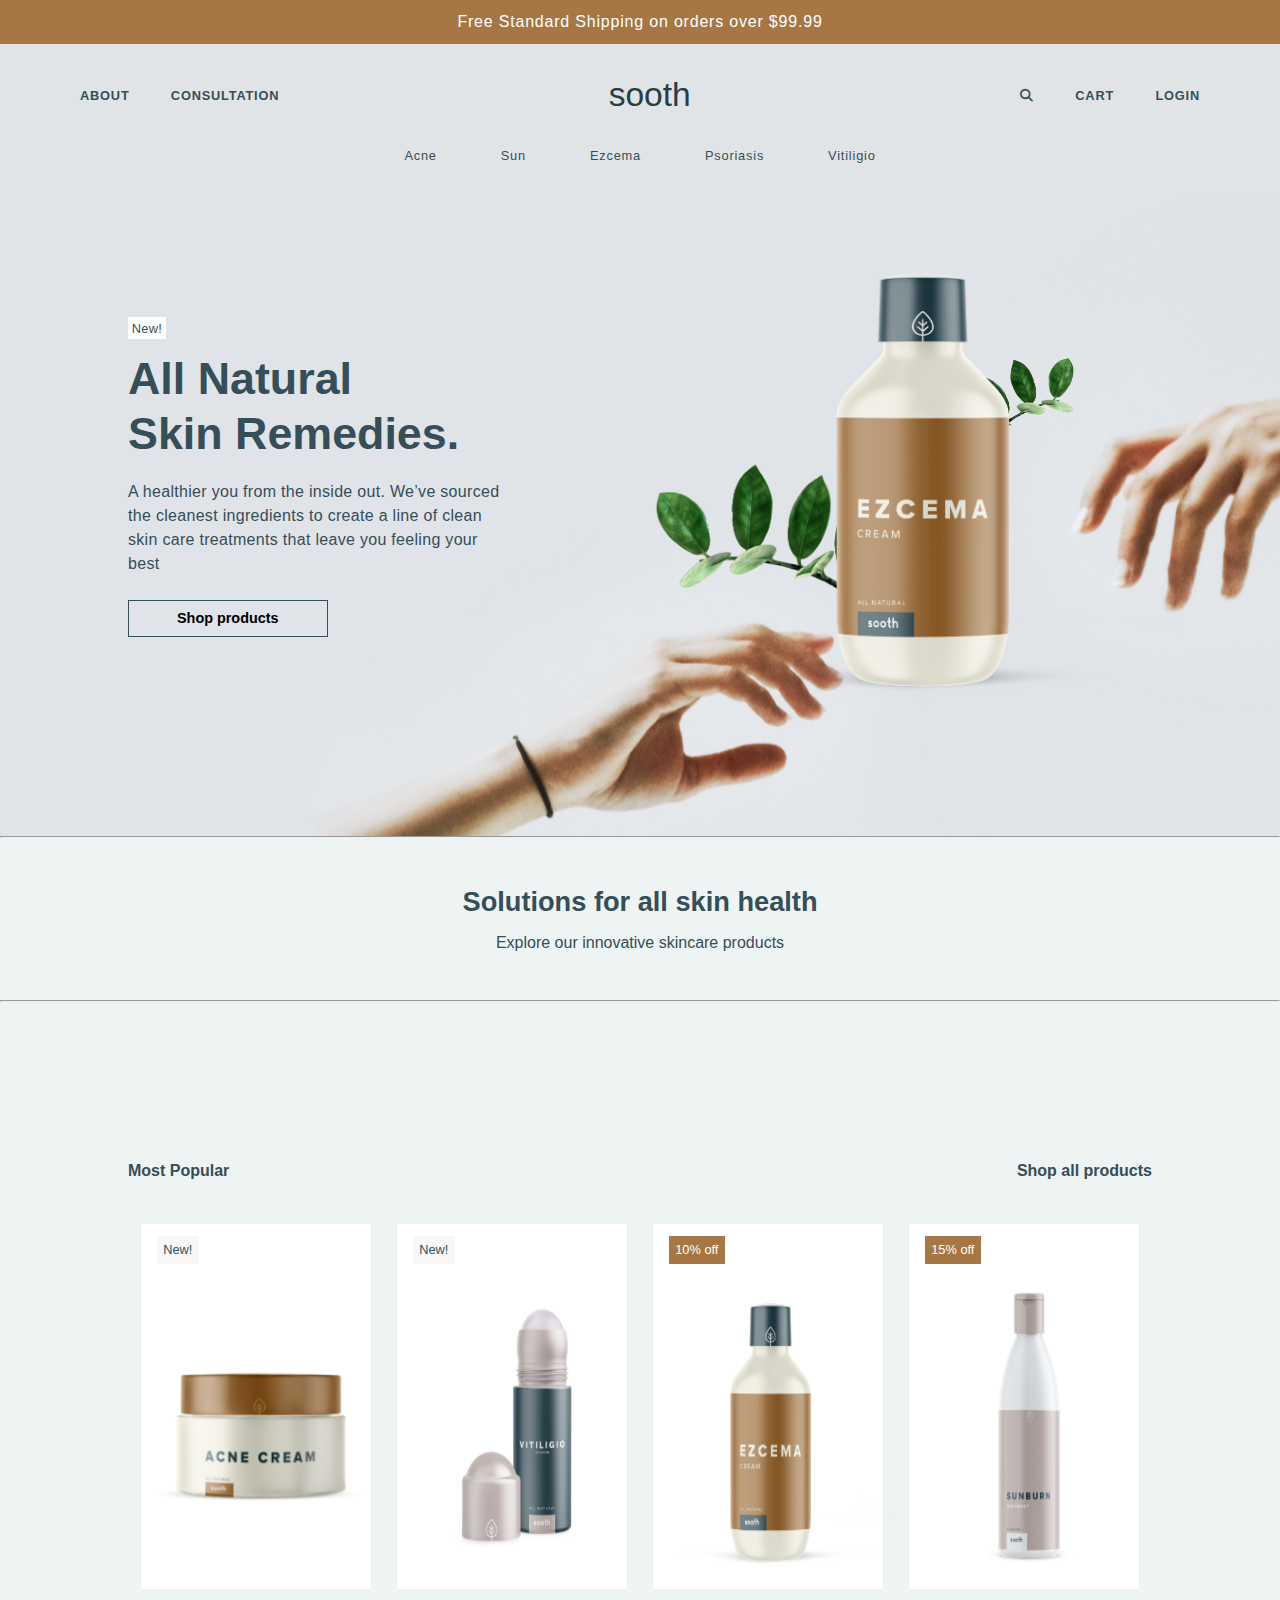
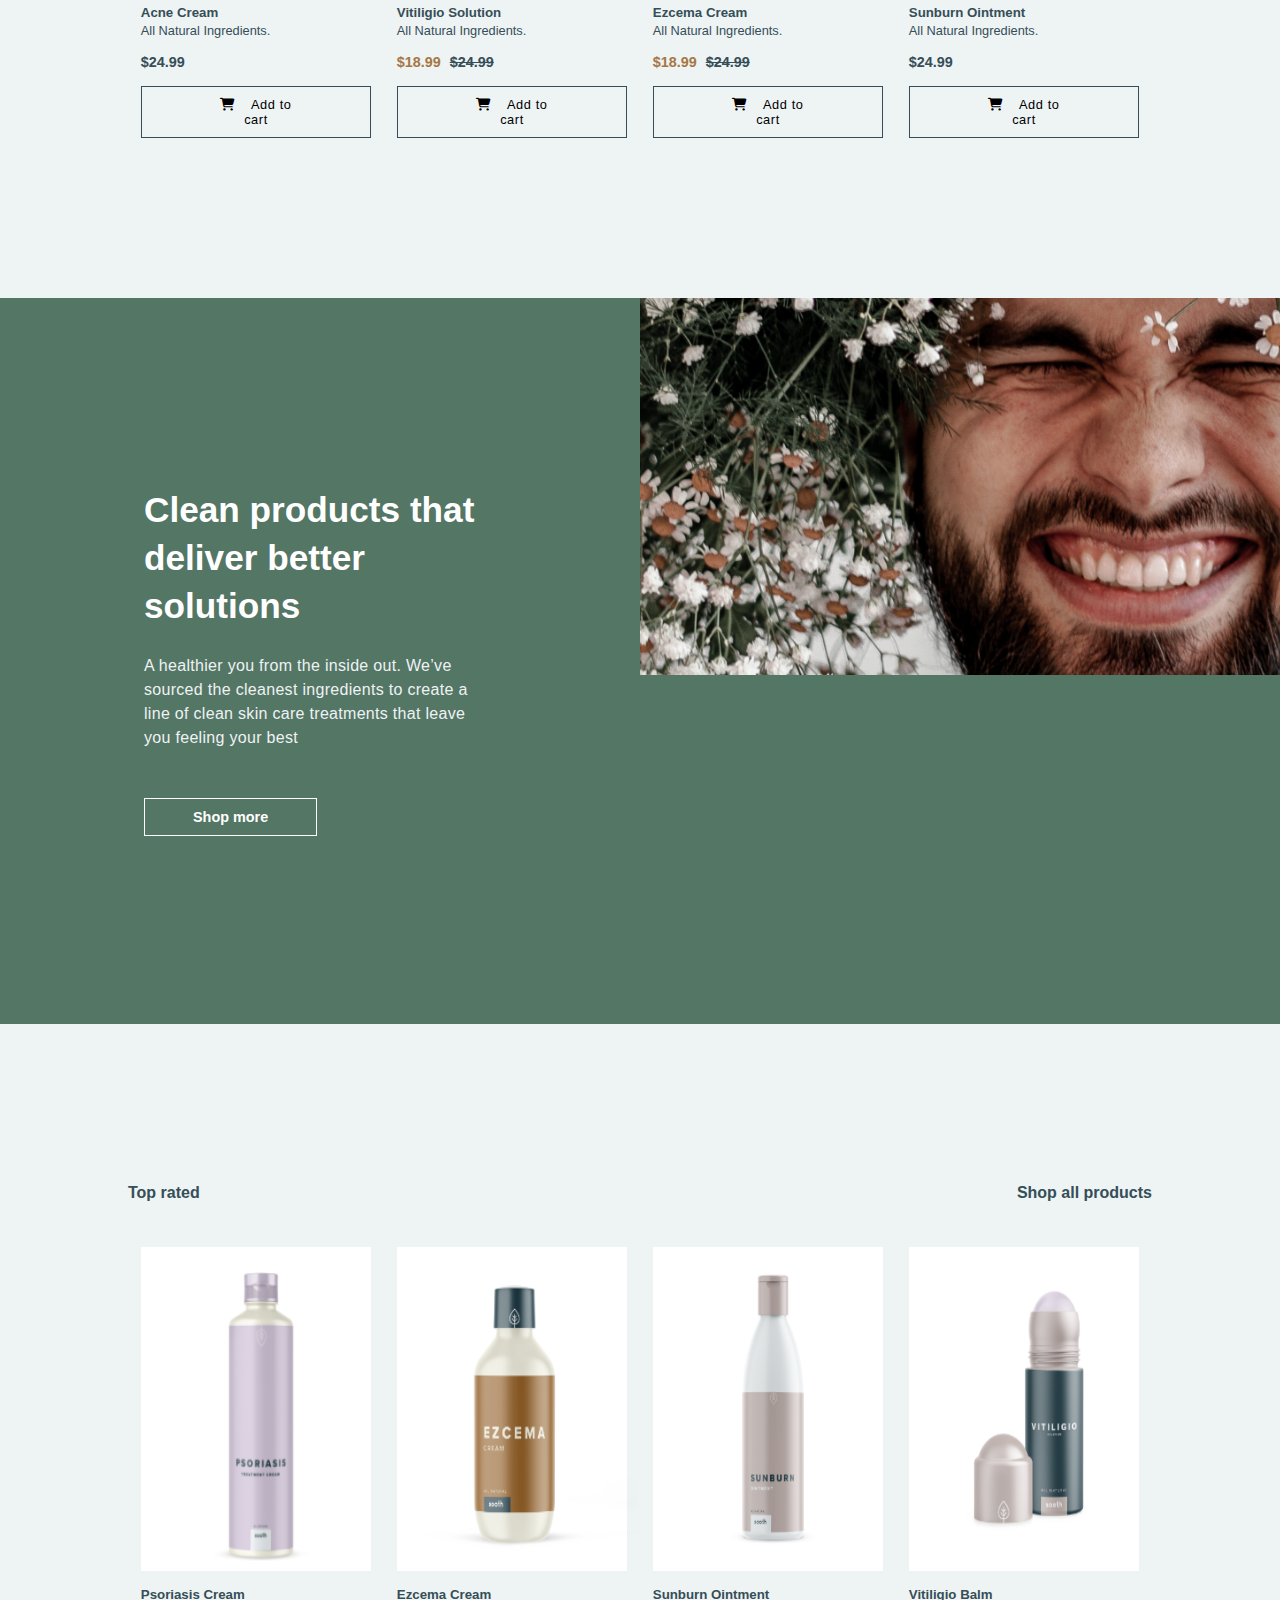
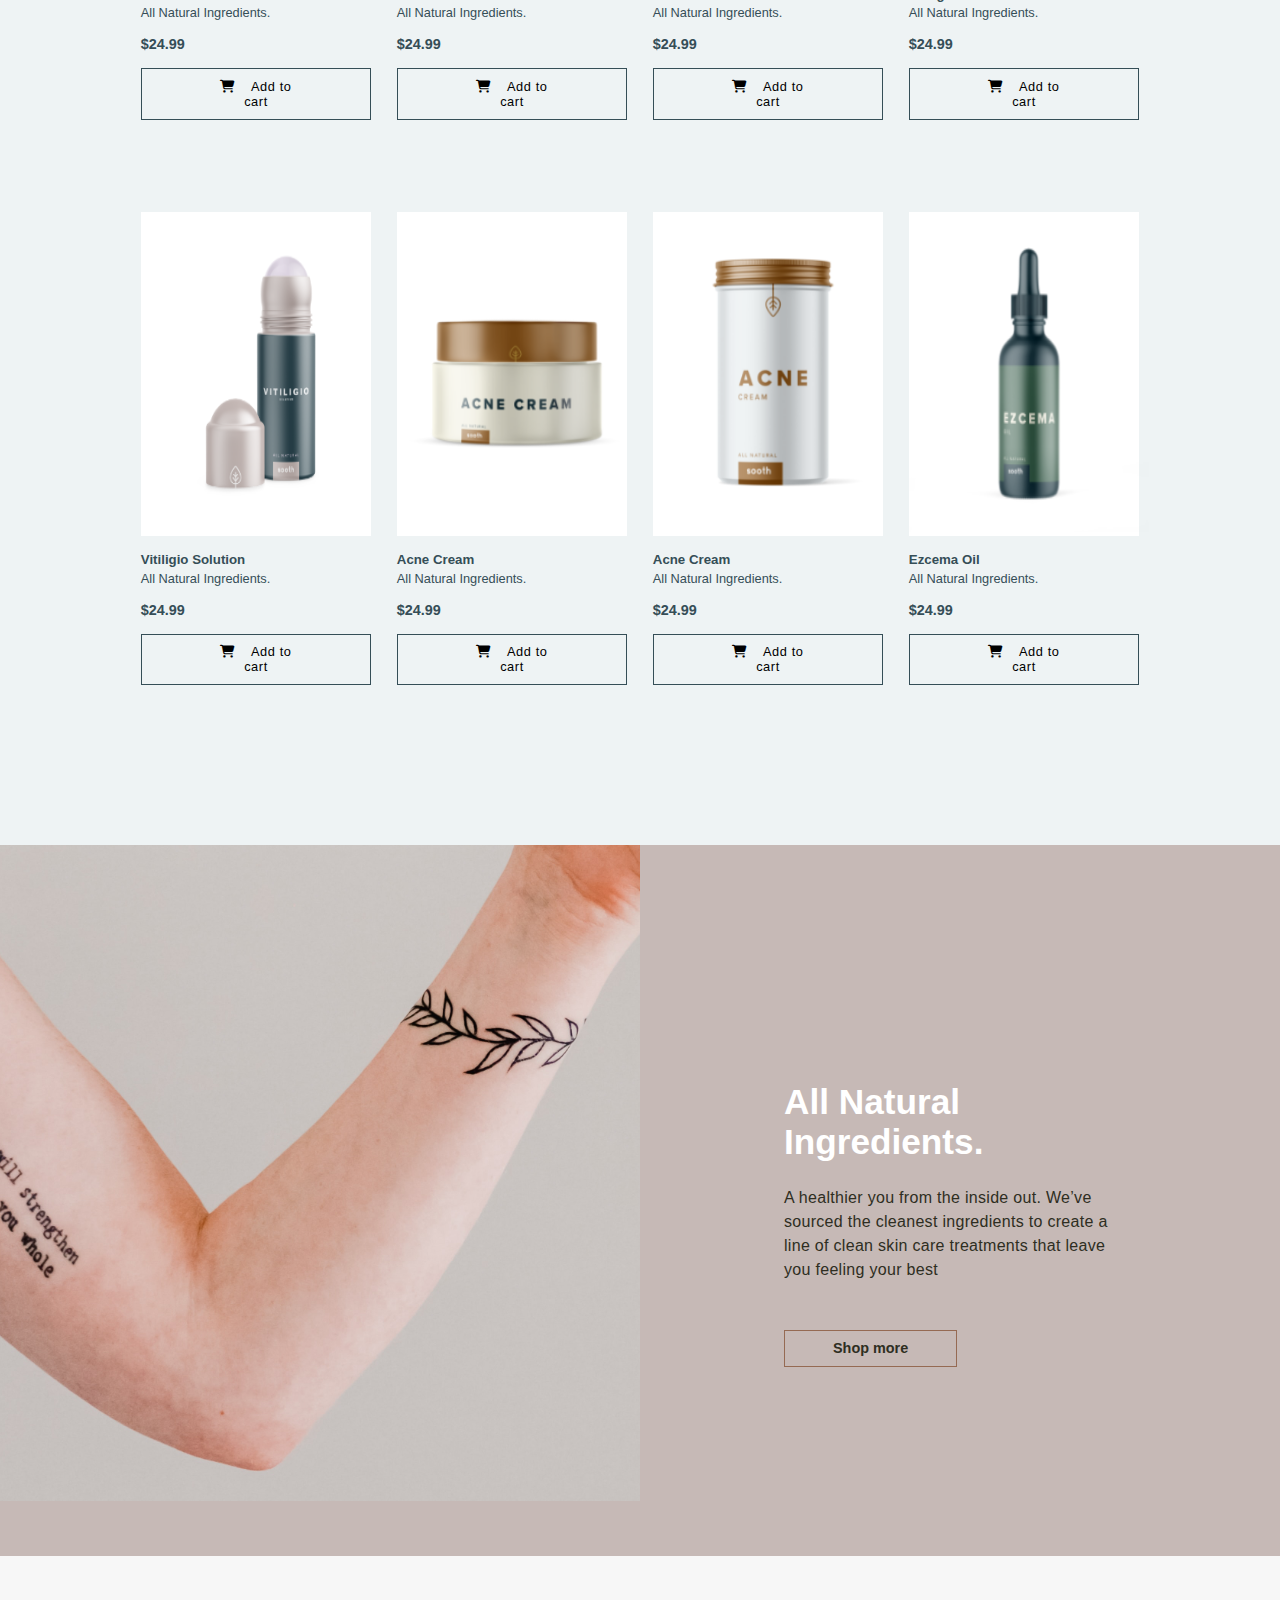
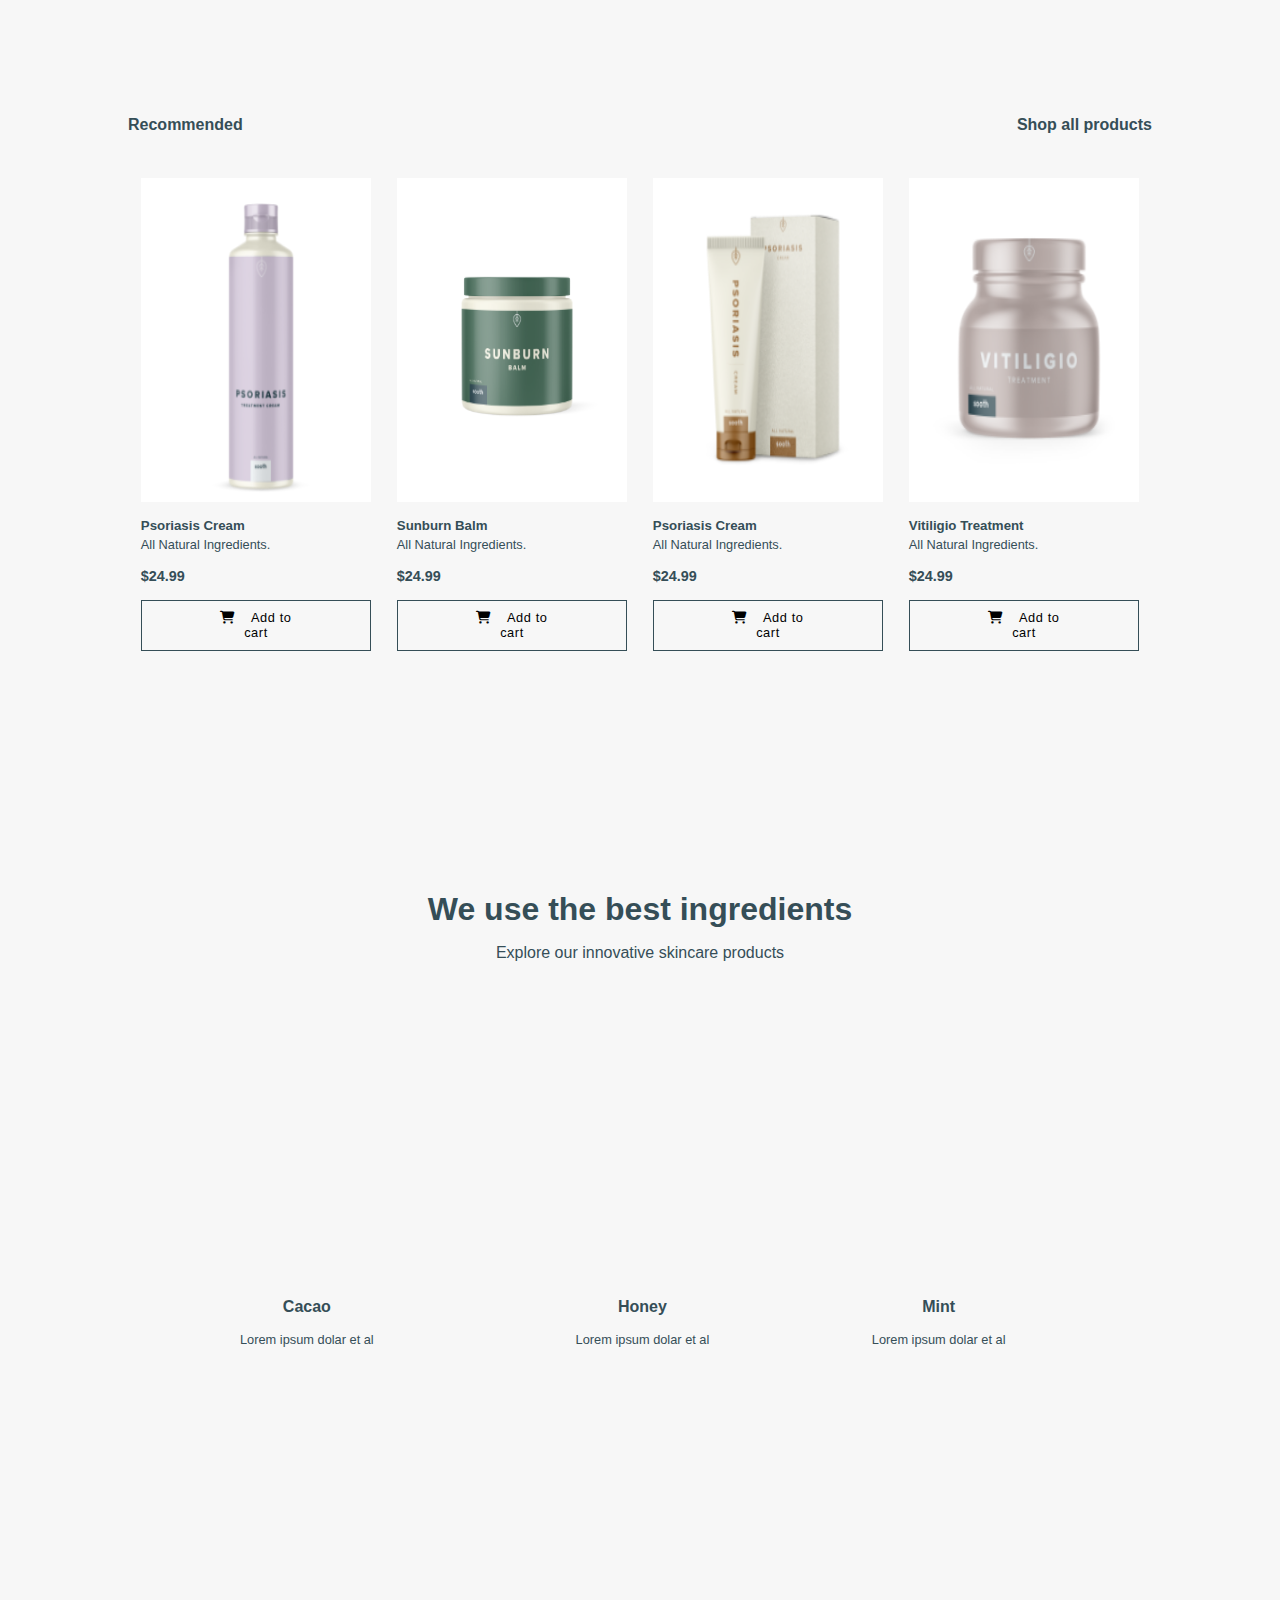
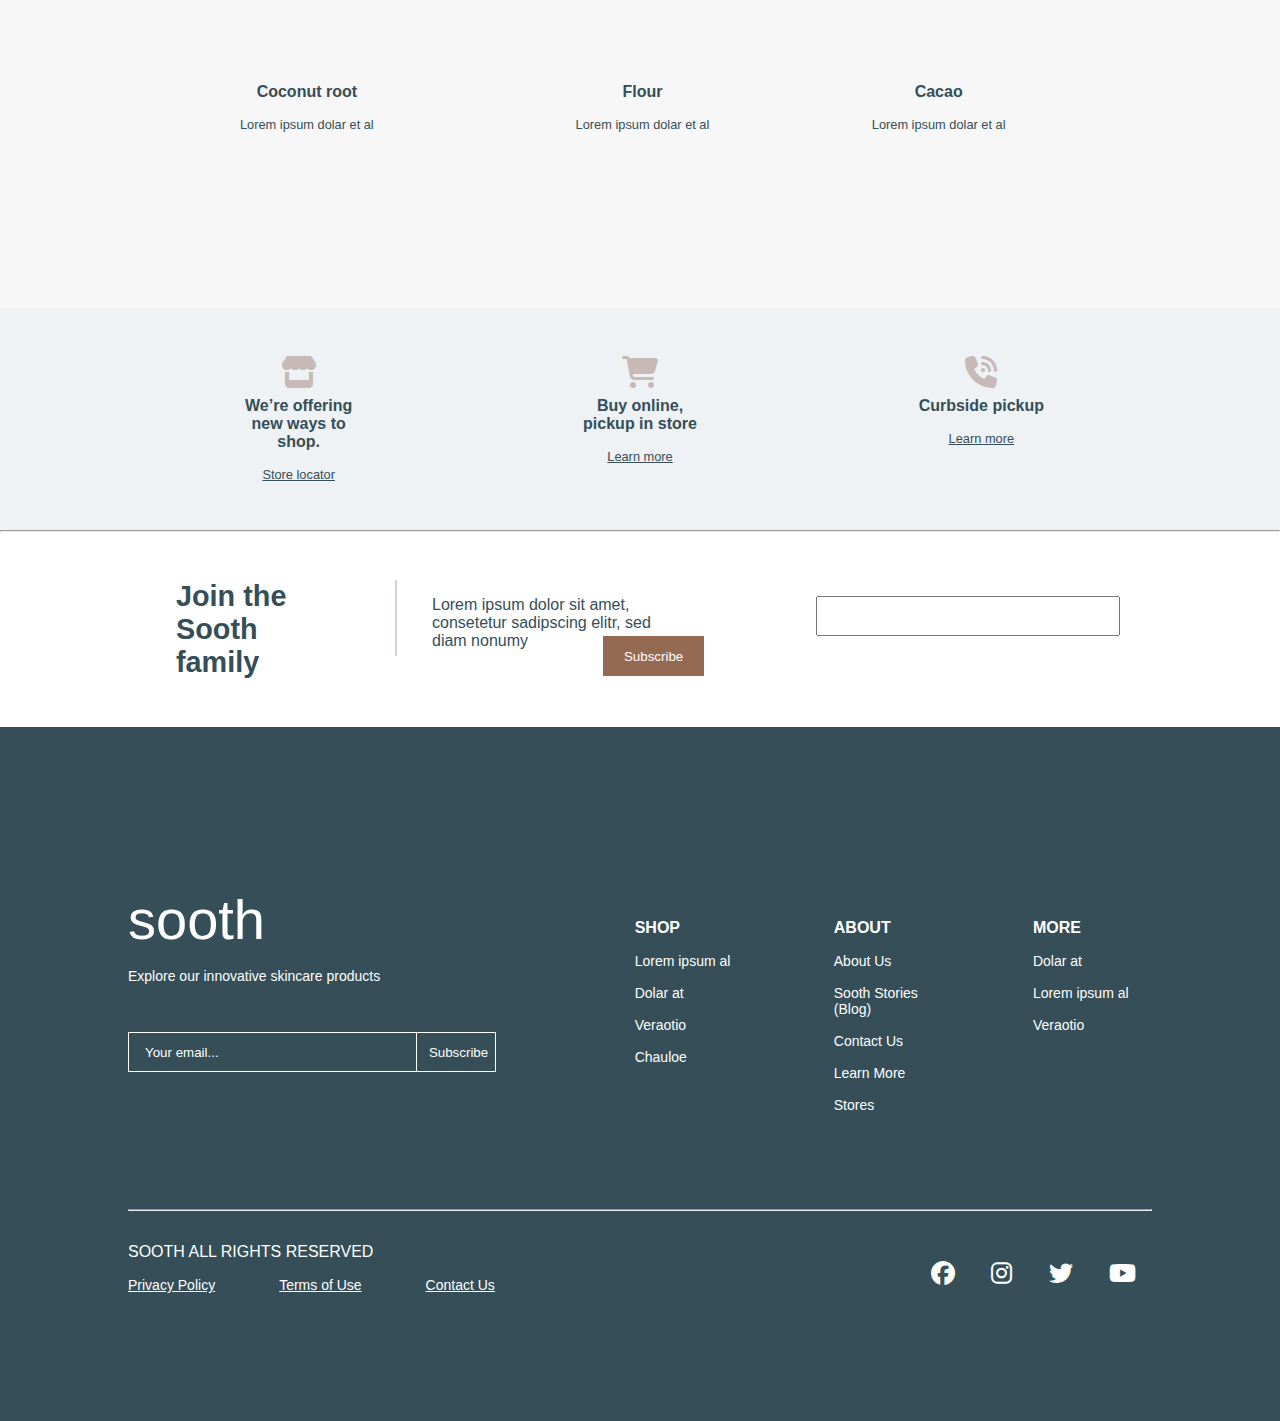
==== commit ab376968: "." ====
--- a/home.html
+++ b/home.html
@@ -29,6 +29,11 @@
                     <li class="nav-item"><a href="#" class="nav-link"> Ezcema </a></li>
                     <li class="nav-item"><a href="#" class="nav-link"> Psoriasis </a></li>
                     <li class="nav-item"><a href="#" class="nav-link"> Vitiligio </a></li>
+
+                    <div class="mob-sub-con">
+                      <li class="item-mob"><a href="#" class="link-mob"> ABOUT </a></li>
+                    <li class="item-mob"><a href="#" class="link-mob"> CONSULTATION </a></li>
+                    </div>
                 </ul>
     
     
@@ -453,7 +458,7 @@
 
       <!-- Product Teaser -->
 
-      <div class="product-tease" style="background-color:#F7F7F7">
+      <div class="product-tease product-scroll-desk" style="background-color:#F7F7F7" >
         <div class="product container">
 
             <div class="aem-Grid aem-Grid--12 filter">
@@ -518,6 +523,95 @@
               </div>
     
               <div class="aem-GridColumn aem-GridColumn--default--3 aem-GridColumn--phone--6">
+                <div class="card">
+                    <div class="p-banner">
+                      <!-- <p class="new"><span>New!</span></p> -->
+                      <img src="./images/treatment.png" />
+                    </div>
+                    <div class="p-content">
+                      <h5>Vitiligio Treatment</h5>
+                      <p class="dec">All Natural Ingredients.</p>
+                      <h6>$24.99</h6>
+                    </div>
+                    <div class="p-button">
+                      <button><i class="fa-solid fa-cart-shopping"></i>&nbsp &nbsp Add to cart</button>
+                    </div>
+                  </div>
+              </div>
+
+            </div>
+          </div>
+    
+      </div>
+
+
+      <!-- Mobile Product Teaser -->
+
+      <div class="product-tease product-scroll" style="background-color:#F7F7F7" >
+        <div class="product container">
+
+            <div class="aem-Grid aem-Grid--12 filter">
+                <div class="aem-GridColumn aem-GridColumn--default--6">
+                    <h4>Recommended</h4>
+                </div>
+    
+                <div class="aem-GridColumn aem-GridColumn--default--6 shop">
+                    <h4>Shop all products</h4>
+                </div>
+            </div>
+            <div class=""  style="display: flex;">
+              <div class="">
+                <div class="card">
+                  <div class="p-banner">
+                    <!-- <p class="new"><span>New!</span></p> -->
+                    <img src="./images/psoriasis.png" />
+                  </div>
+                  <div class="p-content">
+                    <h5>Psoriasis Cream</h5>
+                    <p class="dec">All Natural Ingredients.</p>
+                    <h6>$24.99</h6>
+                  </div>
+                  <div class="p-button">
+                    <button><i class="fa-solid fa-cart-shopping"></i>&nbsp &nbsp Add to cart</button>
+                  </div>
+                </div>
+              </div>
+    
+              <div class="">
+                <div class="card">
+                    <div class="p-banner">
+                      <!-- <p class="new"><span>New!</span></p> -->
+                      <img src="./images/balm.png" />
+                    </div>
+                    <div class="p-content">
+                      <h5>Sunburn Balm</h5>
+                      <p class="dec">All Natural Ingredients.</p>
+                      <h6>$24.99</h6>
+                    </div>
+                    <div class="p-button">
+                      <button><i class="fa-solid fa-cart-shopping"></i>&nbsp &nbsp Add to cart</button>
+                    </div>
+                  </div>
+              </div>
+    
+              <div class="">
+                <div class="card">
+                    <div class="p-banner">
+                      <!-- <p class="new"><span>New!</span></p> -->
+                      <img src="./images/poo.png" />
+                    </div>
+                    <div class="p-content">
+                      <h5>Psoriasis Cream</h5>
+                      <p class="dec">All Natural Ingredients.</p>
+                      <h6>$24.99</h6>
+                    </div>
+                    <div class="p-button">
+                      <button><i class="fa-solid fa-cart-shopping"></i>&nbsp &nbsp Add to cart</button>
+                    </div>
+                  </div>
+              </div>
+    
+              <div class="">
                 <div class="card">
                     <div class="p-banner">
                       <!-- <p class="new"><span>New!</span></p> -->
--- a/scss/home.css
+++ b/scss/home.css
@@ -122,7 +122,6 @@
             flex-direction: column;
     background-color: #fff;
     width: 100%;
-    border-radius: 10px;
     text-align: center;
     -webkit-transition: 0.3s;
     transition: 0.3s;
@@ -157,6 +156,19 @@
   .hamburger.active .bar:nth-child(3) {
     -webkit-transform: translateY(-10px) rotate(-47deg);
             transform: translateY(-10px) rotate(-47deg);
+  }
+  .mob-sub-con {
+    margin-top: 10rem;
+    margin-bottom: 6rem;
+  }
+  .item-mob {
+    text-align: left;
+    margin-top: 2rem;
+  }
+  .link-mob {
+    font-size: .9rem;
+    font-weight: 600;
+    color: #354E57;
   }
 }
 
@@ -408,8 +420,8 @@
 }
 
 .product-tease {
-  padding-top: 5rem;
-  padding-bottom: 2rem;
+  padding-top: 10rem;
+  padding-bottom: 5rem;
   background-color: #EEF3F4;
   color: #354E57;
 }
@@ -450,19 +462,19 @@
 }
 
 .product-tease .product .card .p-banner #p-img:hover {
-  content: url("../images/cream.png");
+  content: url("../images/hover-1.png");
 }
 
 .product-tease .product .card .p-banner #p-img1:hover {
-  content: url("../images/poo.png");
+  content: url("../images/hover-2.png");
 }
 
 .product-tease .product .card .p-banner #p-img2:hover {
-  content: url("../images/psoriasis.png");
+  content: url("../images/hover-3.png");
 }
 
 .product-tease .product .card .p-banner #p-img3:hover {
-  content: url("../images/acne.png");
+  content: url("../images/hover-4.png");
 }
 
 .product-tease .product .card .p-content {
@@ -588,6 +600,10 @@
   background-position: -10rem -37rem;
 }
 
+.product-scroll {
+  display: none;
+}
+
 .tiles {
   background-color: #F7F7F7;
   text-align: center;
@@ -884,6 +900,15 @@
     max-width: 80%;
     margin: 0 auto;
   }
+  .cross .cro {
+    display: block;
+    z-index: 9;
+  }
+  .nav-menu.active {
+    left: 0;
+    z-index: 9;
+    top: 0rem;
+  }
   .hero-banner {
     background-image: url(../images/hands.png);
     background-color: #E0E4E7;
@@ -928,6 +953,14 @@
   .teaser-cream .content {
     padding: 0;
     margin: 9rem 0rem;
+  }
+  .product-scroll-desk {
+    display: none;
+  }
+  .product-scroll {
+    display: block;
+    overflow: auto;
+    white-space: nowrap;
   }
   .desk-tile {
     display: none;
@@ -1033,4 +1066,312 @@
     display: block !important;
   }
 }
+
+@media (min-width: 320px) and (max-width: 767px) {
+  .sooth {
+    width: 237%;
+  }
+  .tag {
+    padding: 3%;
+  }
+  .tag p {
+    font-size: 2rem;
+  }
+  .cross .cro {
+    display: block;
+    z-index: 9;
+  }
+  .nav-menu.active {
+    left: 0;
+    width: 133vh;
+    z-index: 9;
+    top: 0rem;
+  }
+  .nav-item {
+    margin: 15rem 0;
+    text-align: left;
+  }
+  .mobile .nav-link {
+    font-size: 3.3rem;
+  }
+  .bar {
+    display: block;
+    width: 50px;
+    height: 7px;
+    margin: 8px 1rem;
+    -webkit-transition: all 0.3s ease-in-out;
+    transition: all 0.3s ease-in-out;
+    background-color: #101010;
+  }
+  .hamburger.active .bar:nth-child(1) {
+    -webkit-transform: translateY(10px) rotate(45deg);
+    transform: translateY(19px) rotate(45deg);
+  }
+  .desk-hero {
+    display: none;
+  }
+  .mobile-hero {
+    display: block !important;
+  }
+  .link-mob {
+    font-size: 1.9rem;
+    font-weight: 600;
+    color: #354E57;
+  }
+  .hero-banner {
+    background-position: -35rem -5rem;
+  }
+  .hero-banner .hero h1 {
+    font-size: 5rem;
+    padding: 0 3rem;
+  }
+  .hero-banner .hero p {
+    font-size: 2rem;
+    line-height: 3rem;
+    letter-spacing: 0.3px;
+    margin-top: 2.5rem;
+    padding: 0 3rem;
+  }
+  .hero-banner .hero button {
+    padding: 1.6rem 9rem;
+    font-size: 1.9rem;
+    margin-top: 3.5rem;
+    margin-left: 6rem;
+  }
+  .solutions h3 {
+    font-size: 4rem;
+    padding: 0 2rem;
+  }
+  .solutions p {
+    margin-top: 2rem;
+    font-size: 2.5rem;
+  }
+  .filter {
+    display: none;
+  }
+  .product-tease .product .card .p-content {
+    margin-top: 2rem;
+  }
+  .product-tease .product .card .p-content h5 {
+    font-weight: 700;
+    font-size: 1.8rem;
+  }
+  .product-tease .product .card .p-content .dec {
+    font-size: 1.6rem;
+    margin-top: 2rem;
+  }
+  .product-tease .product .card .p-content h6 {
+    margin-top: 2rem;
+    font-size: 1.8rem;
+  }
+  .product-tease .product .card .p-button button {
+    padding: 0.6rem 1.5rem;
+    font-size: 1.6rem;
+    margin-top: 2rem;
+  }
+  .teaser-green .content {
+    margin: 2rem;
+    padding: 0;
+  }
+  .teaser-green .content h1 {
+    line-height: 6rem;
+    font-size: 4rem;
+  }
+  .teaser-green .content p {
+    font-size: 2rem;
+    line-height: 3rem;
+    letter-spacing: 0.3px;
+    margin-top: 2.5rem;
+    padding: 0 0rem;
+  }
+  .teaser-green .content button {
+    padding: 1.6rem 9rem;
+    font-size: 1.9rem;
+    margin-top: 3.5rem;
+    margin-left: 6rem;
+  }
+  .teaser-cream .content {
+    margin: 2rem;
+    padding: 0;
+  }
+  .teaser-cream .content h1 {
+    line-height: 6rem;
+    font-size: 4rem;
+  }
+  .teaser-cream .content p {
+    font-size: 2rem;
+    line-height: 3rem;
+    letter-spacing: 0.3px;
+    margin-top: 2.5rem;
+    padding: 0 0rem;
+  }
+  .teaser-cream .content button {
+    padding: 1.6rem 9rem;
+    font-size: 1.9rem;
+    margin-top: 3.5rem;
+    margin-left: 6rem;
+  }
+  .product-scroll-desk {
+    display: none;
+  }
+  .product-scroll {
+    display: block;
+    overflow: auto;
+    white-space: nowrap;
+  }
+  .mob-fe {
+    padding-top: 4rem;
+  }
+  .feature .fa-solid {
+    font-size: 6rem;
+    margin-top: 3rem;
+  }
+  .feature h6 {
+    padding: 0px 6.4rem;
+    font-size: 2.5rem;
+    margin-top: 3.6rem;
+  }
+  .feature p {
+    font-size: 2rem;
+    margin-top: 3rem;
+  }
+  .tiles {
+    display: none;
+  }
+  .vl {
+    display: none;
+  }
+  .hl {
+    display: block !important;
+    margin: 3rem 0 !important;
+  }
+  .newsletter .subscribe {
+    margin: 3rem 0rem;
+  }
+  .newsletter .subscribe h2 {
+    font-size: 3.8rem;
+  }
+  .newsletter .subscribe p {
+    font-size: 2rem;
+    line-height: 3rem;
+    margin-top: 1rem;
+  }
+  .newsletter .subscribe input[type="submit"] {
+    margin-left: -34.3rem;
+    height: 5.5rem;
+    width: 11.3rem;
+    background: #956A53;
+    color: #FFFFFF;
+    font-size: 1.8rem;
+    cursor: pointer;
+    border: 0;
+  }
+  .newsletter .subscribe input[type="text"] {
+    height: 5.5rem;
+    width: 23rem;
+    padding-right: 50px;
+    margin-top: 4rem;
+    margin-left: 11rem;
+  }
+  .desk-foo {
+    display: none;
+  }
+  .mobile-foo {
+    display: block !important;
+  }
+  .mobile-foo h4 {
+    margin-top: 2rem;
+    font-size: 2rem;
+  }
+  .mobile-foo p {
+    font-size: 1.5rem;
+    padding-top: 2rem;
+  }
+  .nav-input {
+    margin-top: 6rem;
+    margin-bottom: 3rem;
+  }
+  .footer .other p {
+    margin-bottom: 4rem;
+  }
+  .mob-soc {
+    padding-bottom: 7rem;
+  }
+  .footer h1 {
+    font-weight: 100;
+    font-size: 6.5rem;
+  }
+  .footer input[type="text"] {
+    width: 34rem;
+    height: 4.5rem;
+    padding-right: 50px;
+    margin-top: 3rem;
+    background-color: transparent;
+    border: 1px solid #FFFFFF;
+  }
+  .footer input[type="submit"] {
+    margin-left: -9.3rem;
+    height: 4.5rem;
+    width: 5.3rem;
+    background-color: transparent;
+    border: 1px solid #FFFFFF;
+    color: #FFFFFF;
+    border: 0;
+    border-left: 1px solid;
+    cursor: pointer;
+    padding-left: 2rem;
+  }
+}
+
+@media (min-width: 375px) and (max-width: 424px) {
+  .nav-menu.active {
+    left: 0;
+    width: 156vh;
+    z-index: 9;
+    top: 0rem;
+  }
+  .hero-banner .hero .hero-img .bottle img {
+    position: absolute;
+    left: -2rem;
+    top: -5rem;
+  }
+  .hero-banner .hero .hero-img .leafr img {
+    position: absolute;
+    width: 18rem;
+    top: -1rem;
+    left: 17rem;
+  }
+  .hero-banner .hero .hero-img .leafl img {
+    position: absolute;
+    top: 2rem;
+    right: 20rem;
+    width: 33rem;
+  }
+}
+
+@media (min-width: 425px) and (max-width: 767px) {
+  .nav-menu.active {
+    left: 0;
+    width: 177vh;
+    z-index: 9;
+    top: 0rem;
+  }
+  .hero-banner .hero .hero-img .bottle img {
+    position: absolute;
+    left: -6rem;
+    top: -9rem;
+  }
+  .hero-banner .hero .hero-img .leafr img {
+    position: absolute;
+    width: 18rem;
+    top: -3rem;
+    left: 17rem;
+  }
+  .hero-banner .hero .hero-img .leafl img {
+    position: absolute;
+    top: 2rem;
+    right: 28rem;
+    width: 33rem;
+  }
+}
 /*# sourceMappingURL=home.css.map */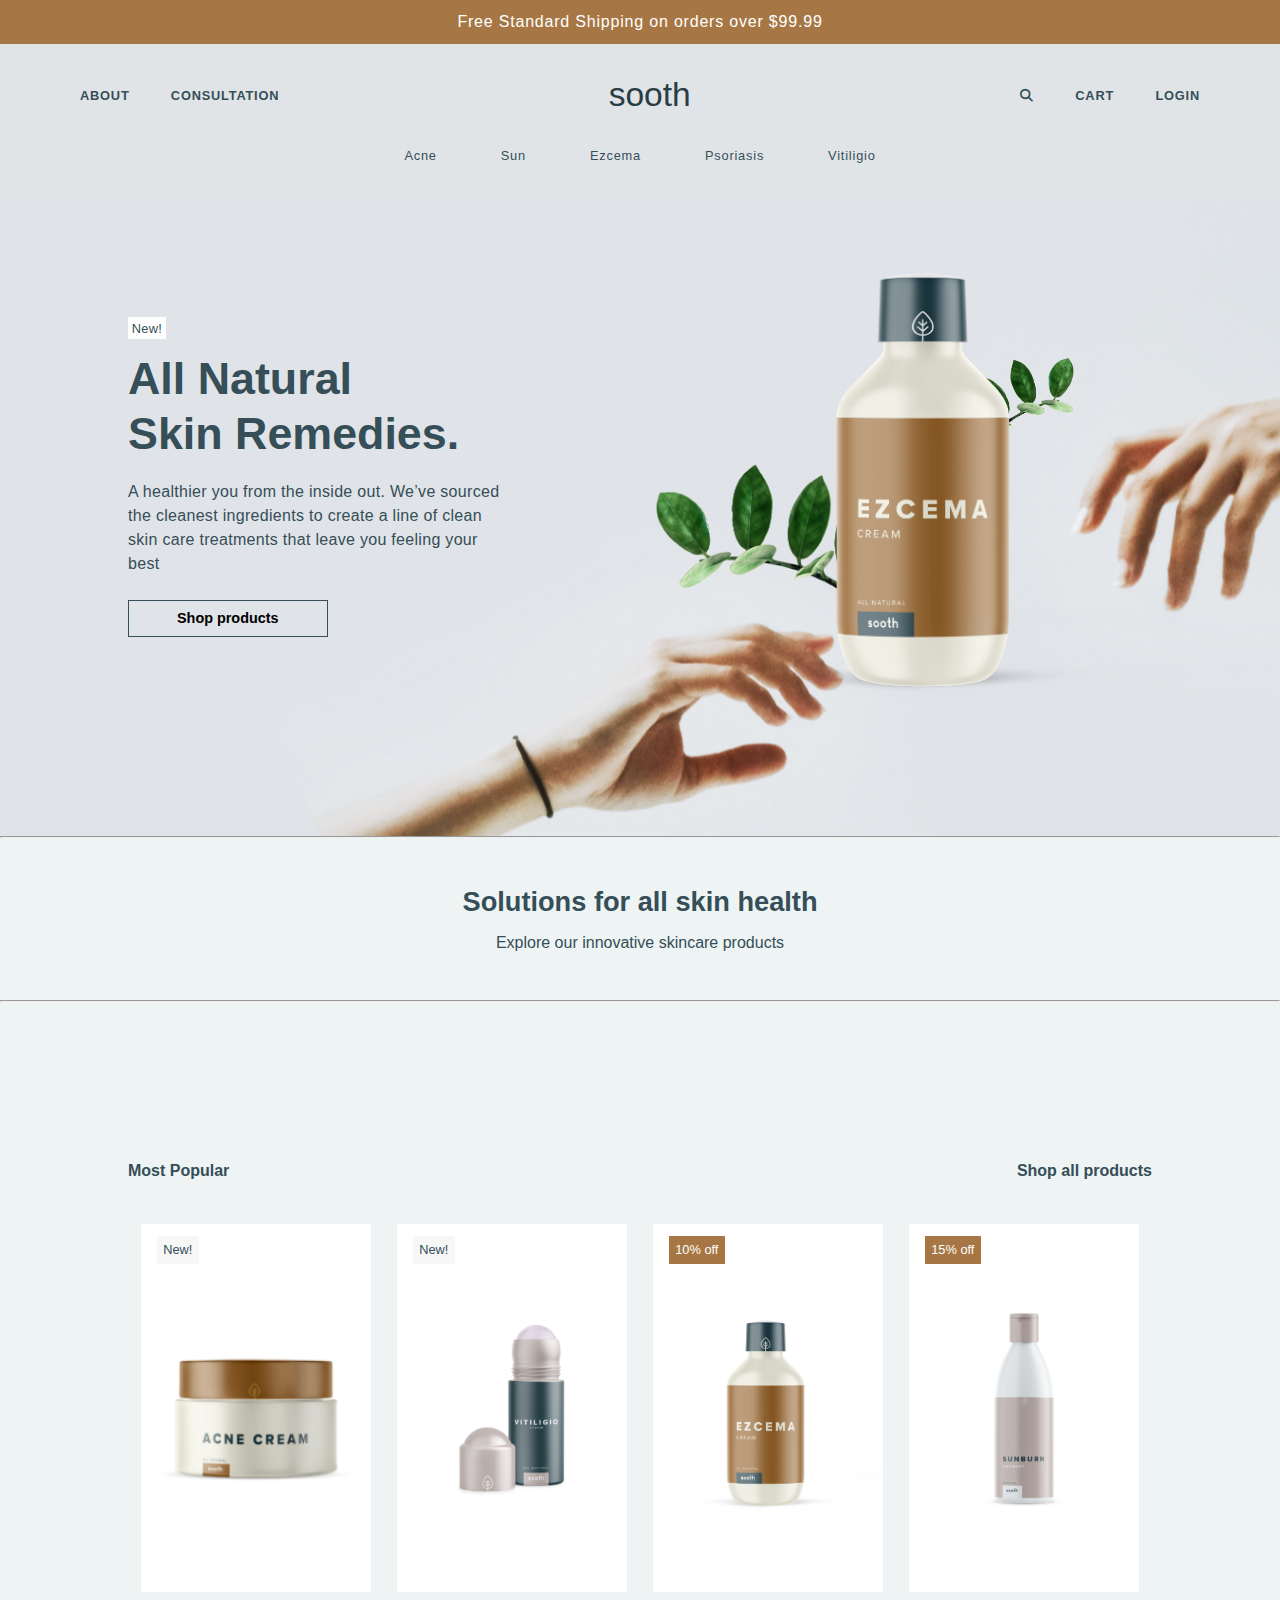
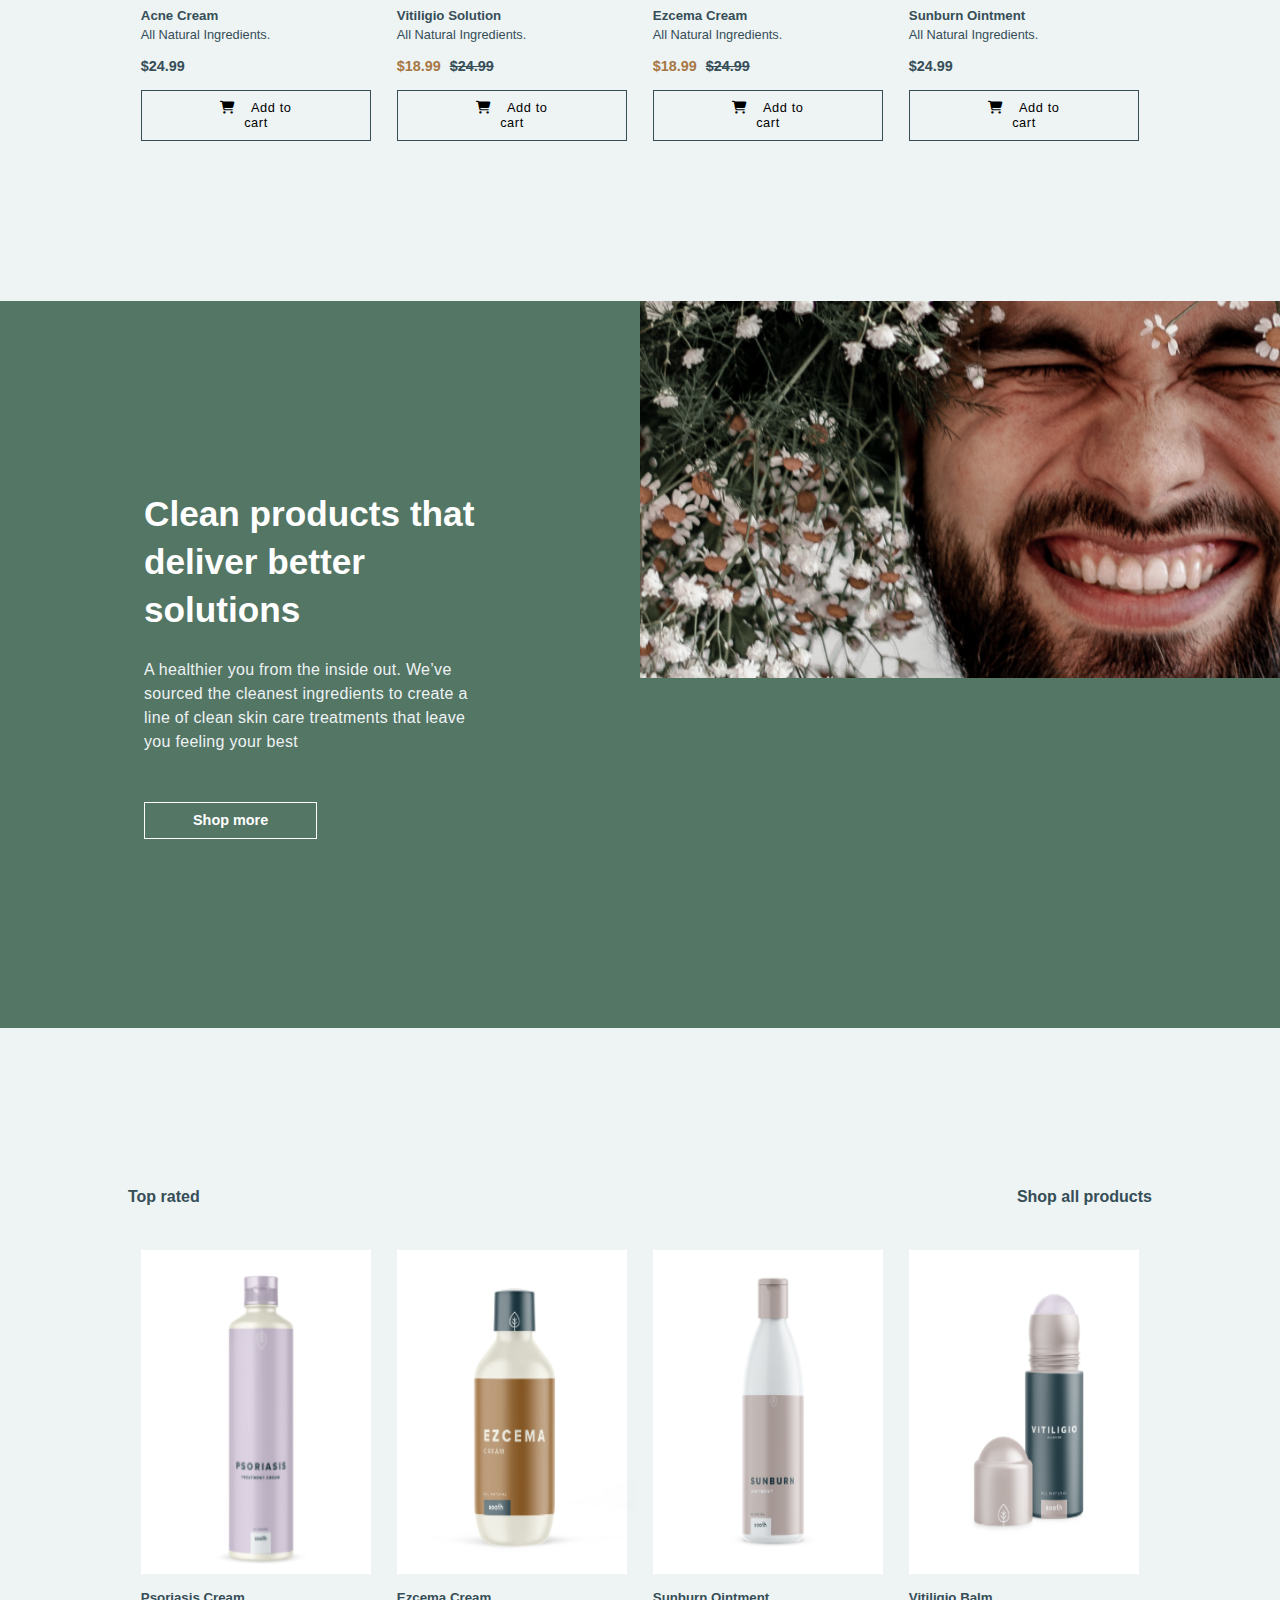
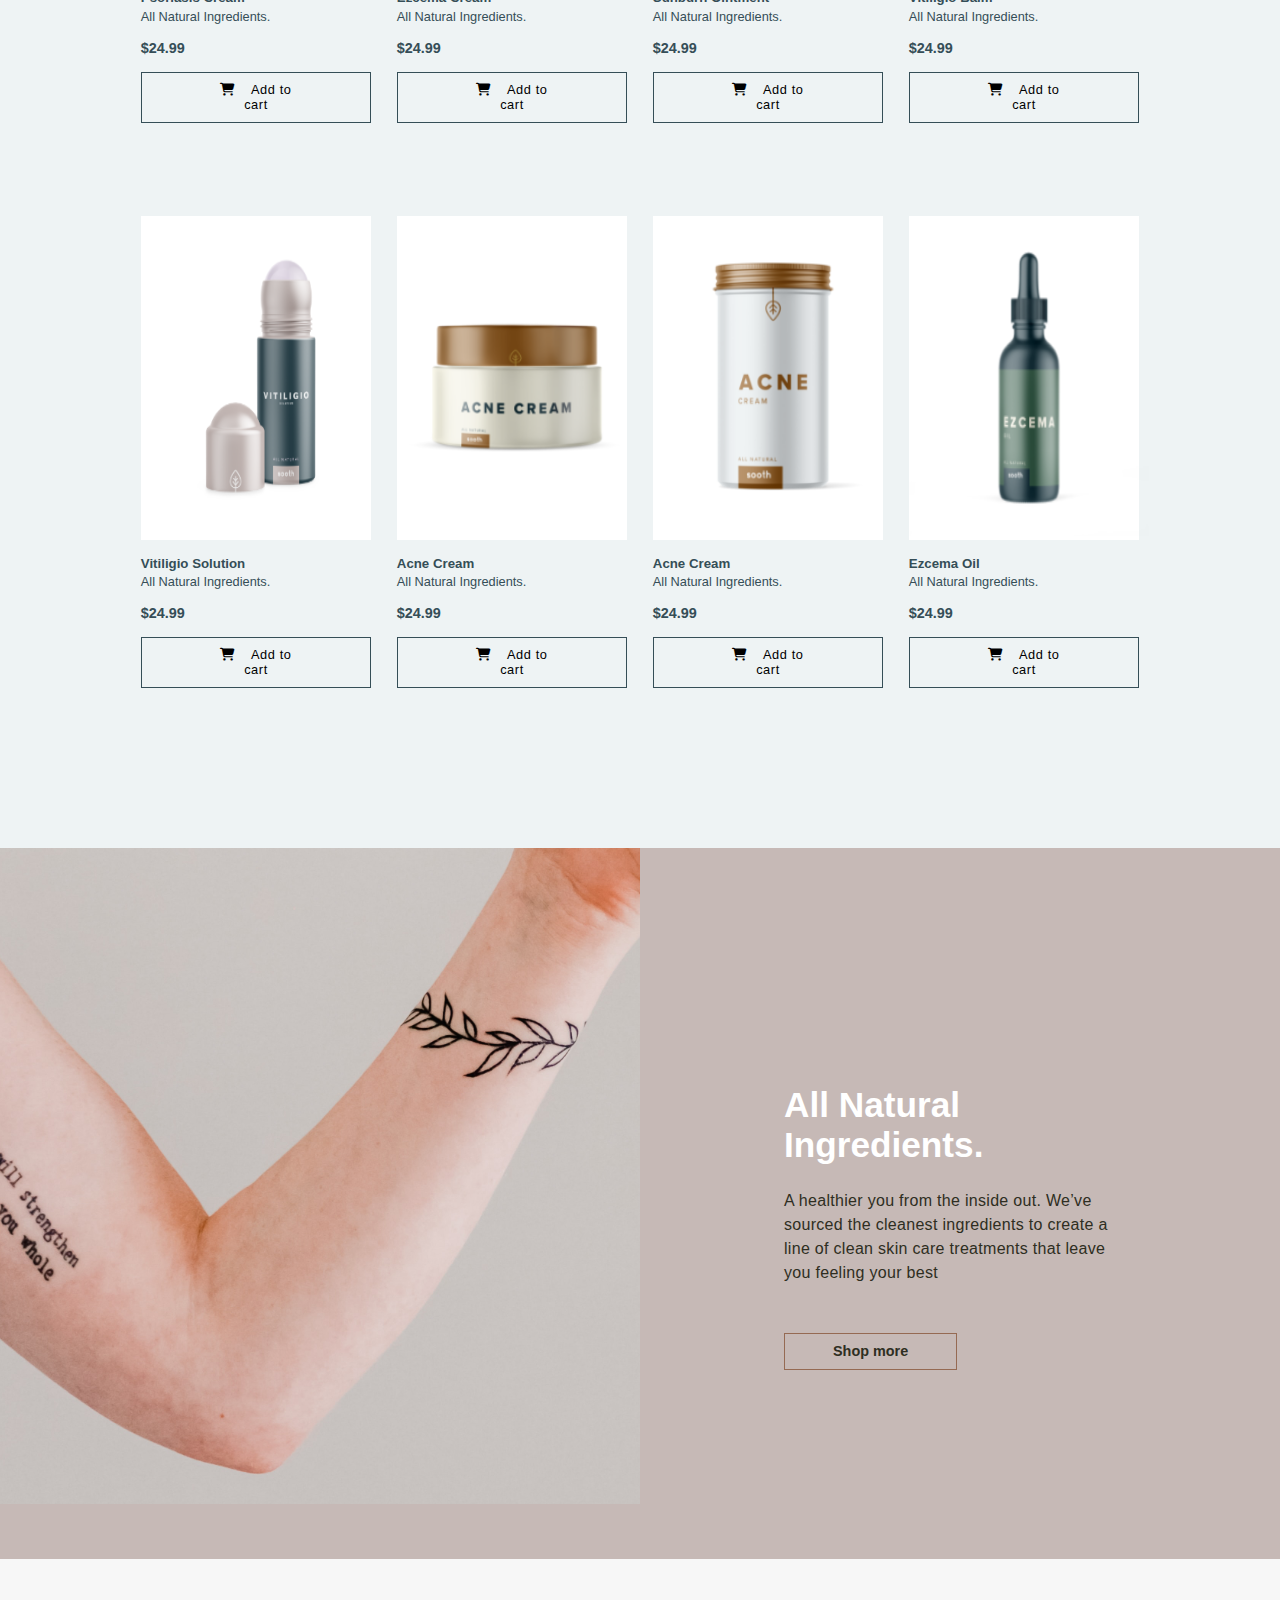
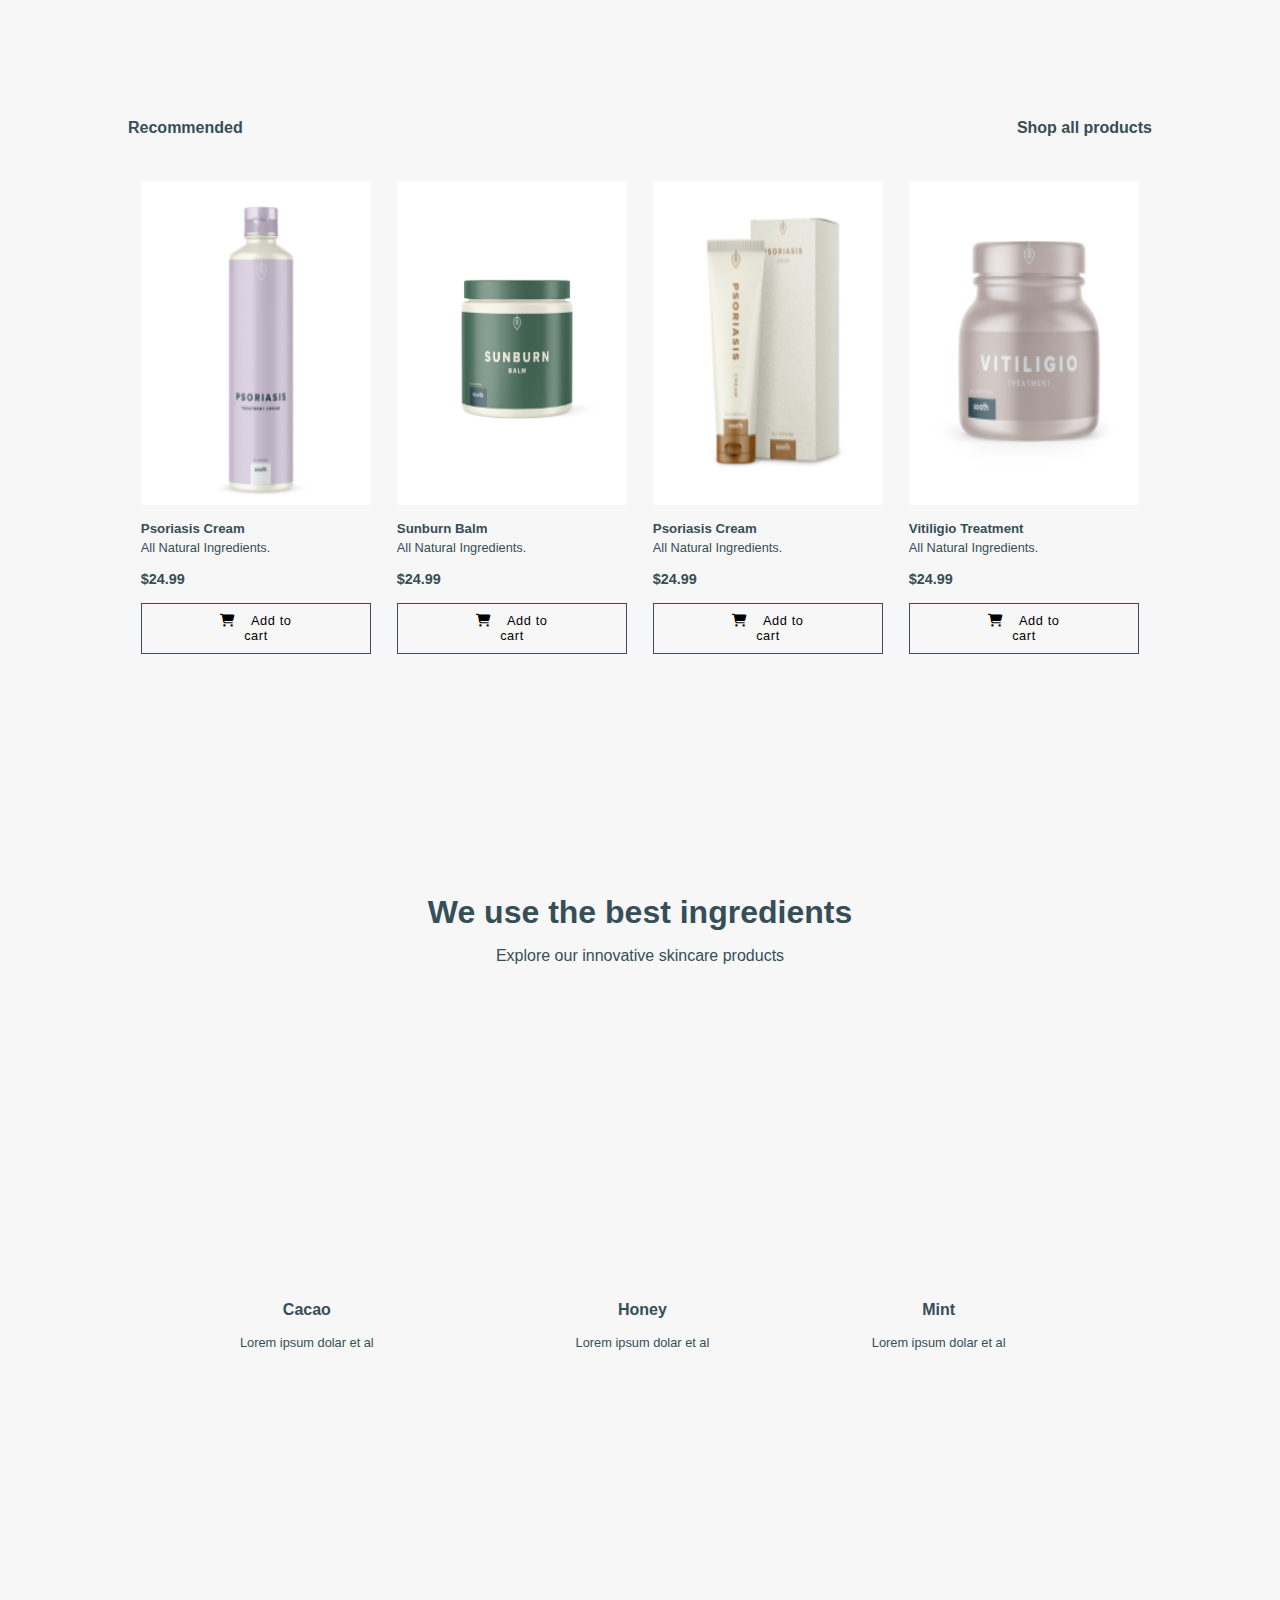
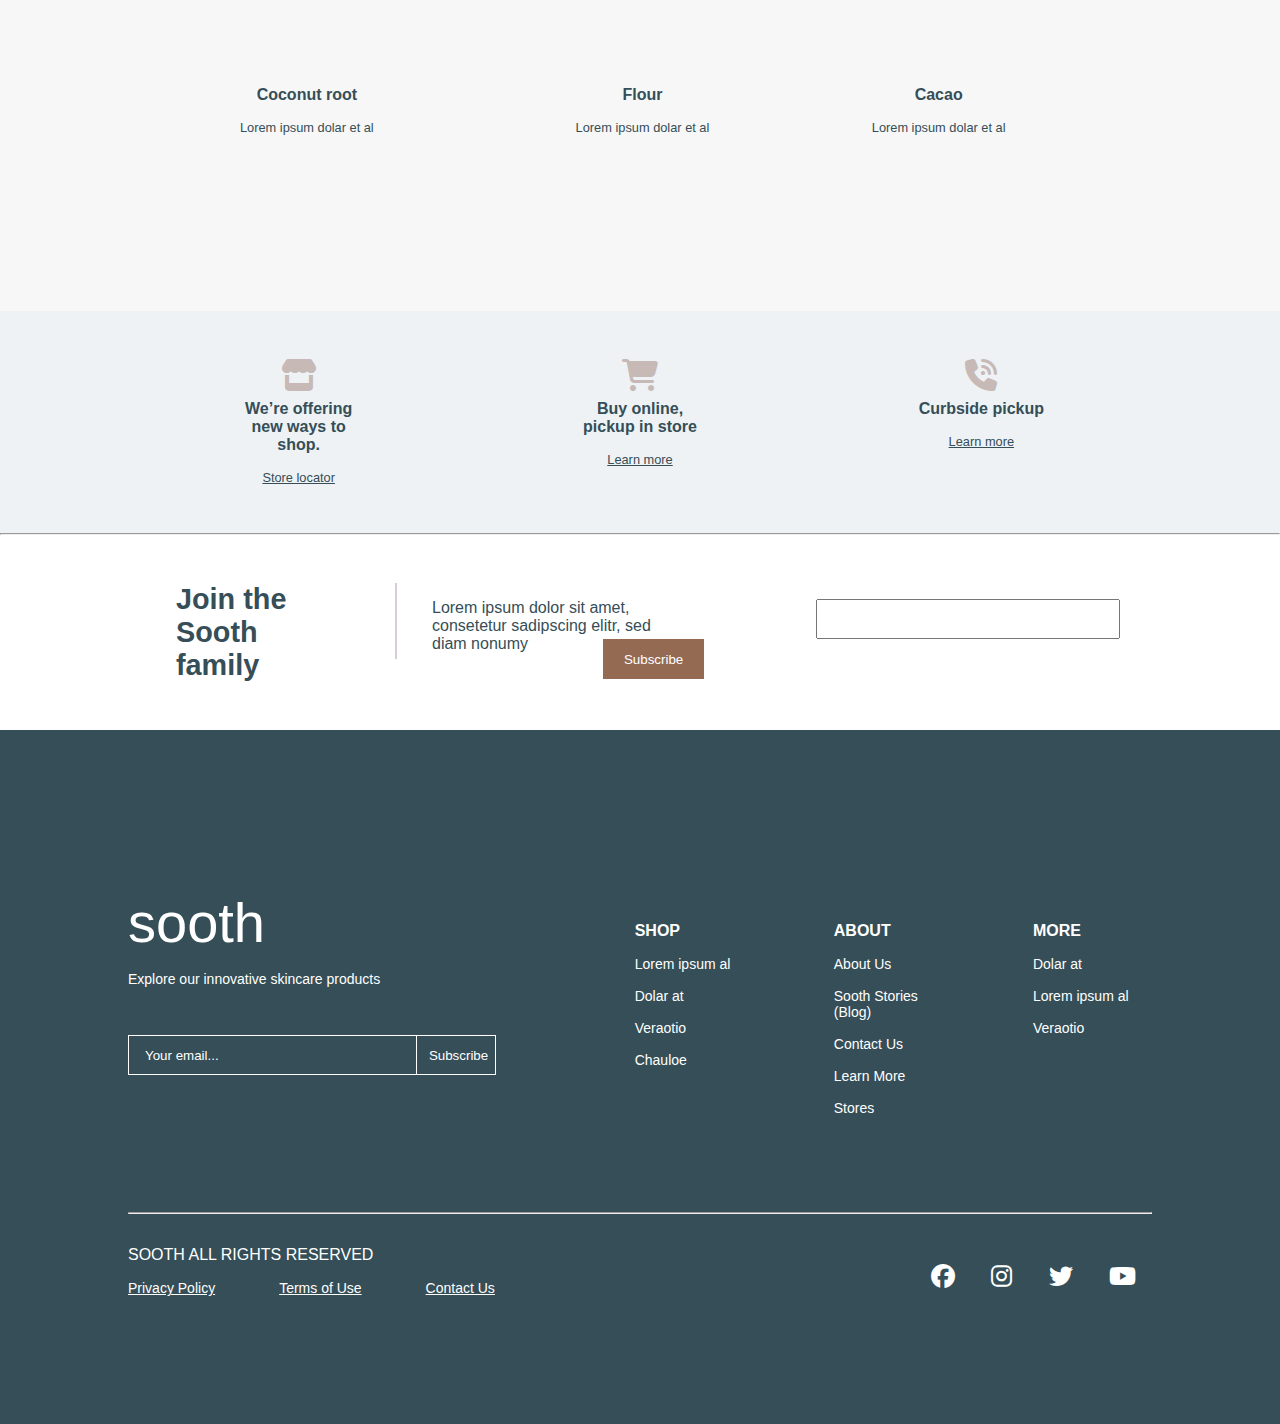
==== commit dd8fbbcc: "." ====
--- a/home.html
+++ b/home.html
@@ -180,9 +180,8 @@
             <div class="aem-Grid aem-Grid--12">
               <div class="aem-GridColumn aem-GridColumn--default--3 aem-GridColumn--phone--6">
                 <div class="card">
-                  <div class="p-banner">
+                  <div class="p-banner" id="p-img">
                     <p class="new"><span>New!</span></p>
-                    <img id="p-img" src="./images/acne.png" />
                   </div>
                   <div class="p-content">
                     <h5>Acne Cream</h5>
@@ -197,9 +196,8 @@
     
               <div class="aem-GridColumn aem-GridColumn--default--3 aem-GridColumn--phone--6">
                 <div class="card">
-                    <div class="p-banner">
+                    <div class="p-banner" id="p-img1" >
                       <p class="new"><span>New!</span></p>
-                      <img id="p-img1" src="./images/vitiligio.png" />
                     </div>
                     <div class="p-content">
                       <h5>Vitiligio Solution</h5>
@@ -217,9 +215,8 @@
     
               <div class="aem-GridColumn aem-GridColumn--default--3 aem-GridColumn--phone--6">
                 <div class="card">
-                    <div class="p-banner">
+                    <div class="p-banner" id="p-img2">
                       <p class="new"><span style="background-color: #A67744; color: white">10% off</span></p>
-                      <img id="p-img2" src="./images/ezcema.png" />
                     </div>
                     <div class="p-content">
                       <h5>Ezcema Cream</h5>
@@ -237,9 +234,8 @@
     
               <div class="aem-GridColumn aem-GridColumn--default--3 aem-GridColumn--phone--6">
                 <div class="card">
-                    <div class="p-banner">
+                    <div class="p-banner" id="p-img3">
                       <p class="new"><span style="background-color: #A67744; color: white">15% off</span></p>
-                      <img id="p-img3" src="./images/sunburn.png" />
                     </div>
                     <div class="p-content">
                       <h5>Sunburn Ointment</h5>
--- a/scss/home.css
+++ b/scss/home.css
@@ -111,7 +111,7 @@
   font-size: 1.3rem;
 }
 
-@media only screen and (max-width: 768px) {
+@media only screen and (max-width: 992px) {
   .nav-menu {
     position: absolute;
     left: -100%;
@@ -435,6 +435,66 @@
   text-align: right;
 }
 
+.product-tease .product #p-img {
+  background: url(../images/acne.png);
+  background-repeat: no-repeat;
+  background-size: contain;
+  background-color: white;
+  height: 23rem;
+  background-position: 0%;
+}
+
+.product-tease .product #p-img:hover {
+  background: url("../images/hover-1.png");
+  background-repeat: no-repeat;
+  background-size: cover;
+}
+
+.product-tease .product #p-img1 {
+  background: url(../images/vitiligio.png);
+  background-repeat: no-repeat;
+  background-size: contain;
+  background-color: white;
+  height: 23rem;
+  background-position: 0%;
+}
+
+.product-tease .product #p-img1:hover {
+  background: url("../images/hover-2.png");
+  background-repeat: no-repeat;
+  background-size: cover;
+}
+
+.product-tease .product #p-img2 {
+  background: url(../images/ezcema.png);
+  background-repeat: no-repeat;
+  background-size: contain;
+  background-color: white;
+  height: 23rem;
+  background-position: 0%;
+}
+
+.product-tease .product #p-img2:hover {
+  background: url("../images/hover-3.png");
+  background-repeat: no-repeat;
+  background-size: cover;
+}
+
+.product-tease .product #p-img3 {
+  background: url(../images/sunburn.png);
+  background-repeat: no-repeat;
+  background-size: contain;
+  background-color: white;
+  height: 23rem;
+  background-position: 0%;
+}
+
+.product-tease .product #p-img3:hover {
+  background: url("../images/hover-4.png");
+  background-repeat: no-repeat;
+  background-size: cover;
+}
+
 .product-tease .product .card {
   margin: 0.8rem;
   margin-bottom: 5rem;
@@ -459,22 +519,6 @@
 .product-tease .product .card .p-banner img {
   height: 20rem;
   width: 15rem;
-}
-
-.product-tease .product .card .p-banner #p-img:hover {
-  content: url("../images/hover-1.png");
-}
-
-.product-tease .product .card .p-banner #p-img1:hover {
-  content: url("../images/hover-2.png");
-}
-
-.product-tease .product .card .p-banner #p-img2:hover {
-  content: url("../images/hover-3.png");
-}
-
-.product-tease .product .card .p-banner #p-img3:hover {
-  content: url("../images/hover-4.png");
 }
 
 .product-tease .product .card .p-content {
@@ -1067,6 +1111,69 @@
   }
 }
 
+@media (min-width: 820px) and (max-width: 900px) {
+  .hero-banner {
+    background-position: -36rem -13rem;
+  }
+  .hero-banner .hero .hero-img .bottle img {
+    left: 5rem;
+    top: 0rem;
+    width: 140%;
+  }
+  .hero-banner .hero .hero-img .leafl img {
+    top: 0rem;
+    right: -6rem;
+  }
+  .hero-banner .hero .hero-img .leafr img {
+    top: -1rem;
+    left: 14rem;
+  }
+  .product-tease .product .card .p-banner img {
+    height: 12rem;
+    width: 7rem;
+  }
+  .product-tease .product .card .p-button button {
+    padding: 0.6rem 1rem;
+  }
+  .teaser-green .content {
+    padding: 0;
+    margin: 8rem 0rem;
+  }
+  .teaser-green .content h1 {
+    font-size: 2rem;
+  }
+  .teaser-green #man {
+    background-position: -12rem -19rem;
+  }
+  .mobile-tiles #tiles-1 {
+    background-position: 15rem -32rem;
+  }
+  .mobile-tiles #tiles-2 {
+    height: 20rem;
+    width: 42rem;
+    background-position: -23rem -34rem;
+    background-size: 147% 384%;
+  }
+  .mobile-tiles #tiles-3 {
+    height: 20rem;
+    width: 40rem;
+    background-position: -30rem 3rem;
+    background-size: 180% 389%;
+  }
+  .mobile-tiles #tiles-4 {
+    background-position: 16rem -50rem;
+  }
+  .mobile-tiles #tiles-5 {
+    background-position: -24rem -54rem;
+  }
+  .mobile-tiles #tiles-6 {
+    background-position: 15rem 4rem;
+  }
+  .feature h6 {
+    padding: 1rem 2rem !important;
+  }
+}
+
 @media (min-width: 320px) and (max-width: 767px) {
   .sooth {
     width: 237%;
@@ -1138,6 +1245,14 @@
     margin-top: 3.5rem;
     margin-left: 6rem;
   }
+  .hero-banner .hero .hero-img .leafl img {
+    top: -1rem;
+    right: 11rem;
+  }
+  .hero-banner .hero .hero-img .leafr img {
+    top: -2rem;
+    left: 18rem;
+  }
   .solutions h3 {
     font-size: 4rem;
     padding: 0 2rem;
@@ -1235,8 +1350,60 @@
     font-size: 2rem;
     margin-top: 3rem;
   }
-  .tiles {
+  .desk-tile {
     display: none;
+  }
+  .mobile-tiles {
+    display: block !important;
+  }
+  .mobile-tiles #tiles-1 {
+    height: 20rem;
+    width: 36rem;
+    background: url(../images/tiles.png);
+    background-repeat: no-repeat;
+    background-position: 13rem -32rem;
+    background-size: 135% 370%;
+  }
+  .mobile-tiles #tiles-2 {
+    width: 40rem !important;
+    height: 20rem;
+    width: 36rem;
+    background: url(../images/tiles.png);
+    background-repeat: no-repeat;
+    background-position: -22rem -33rem;
+    background-size: 147% 381%;
+  }
+  .mobile-tiles #tiles-3 {
+    height: 20rem;
+    width: 36rem;
+    background: url(../images/tiles.png);
+    background-repeat: no-repeat;
+    background-position: -26rem 3rem;
+    background-size: 176% 389%;
+  }
+  .mobile-tiles #tiles-4 {
+    height: 20rem;
+    width: 36rem;
+    background: url(../images/tiles.png);
+    background-repeat: no-repeat;
+    background-position: 13rem -50rem;
+    background-size: 135% 370%;
+  }
+  .mobile-tiles #tiles-5 {
+    height: 20rem;
+    width: 36rem;
+    background: url(../images/tiles.png);
+    background-repeat: no-repeat;
+    background-position: -26rem -54rem;
+    background-size: 176% 389%;
+  }
+  .mobile-tiles #tiles-6 {
+    height: 20rem;
+    width: 36rem;
+    background: url(../images/tiles.png);
+    background-repeat: no-repeat;
+    background-position: 13rem 4rem;
+    background-size: 135% 370%;
   }
   .vl {
     display: none;
